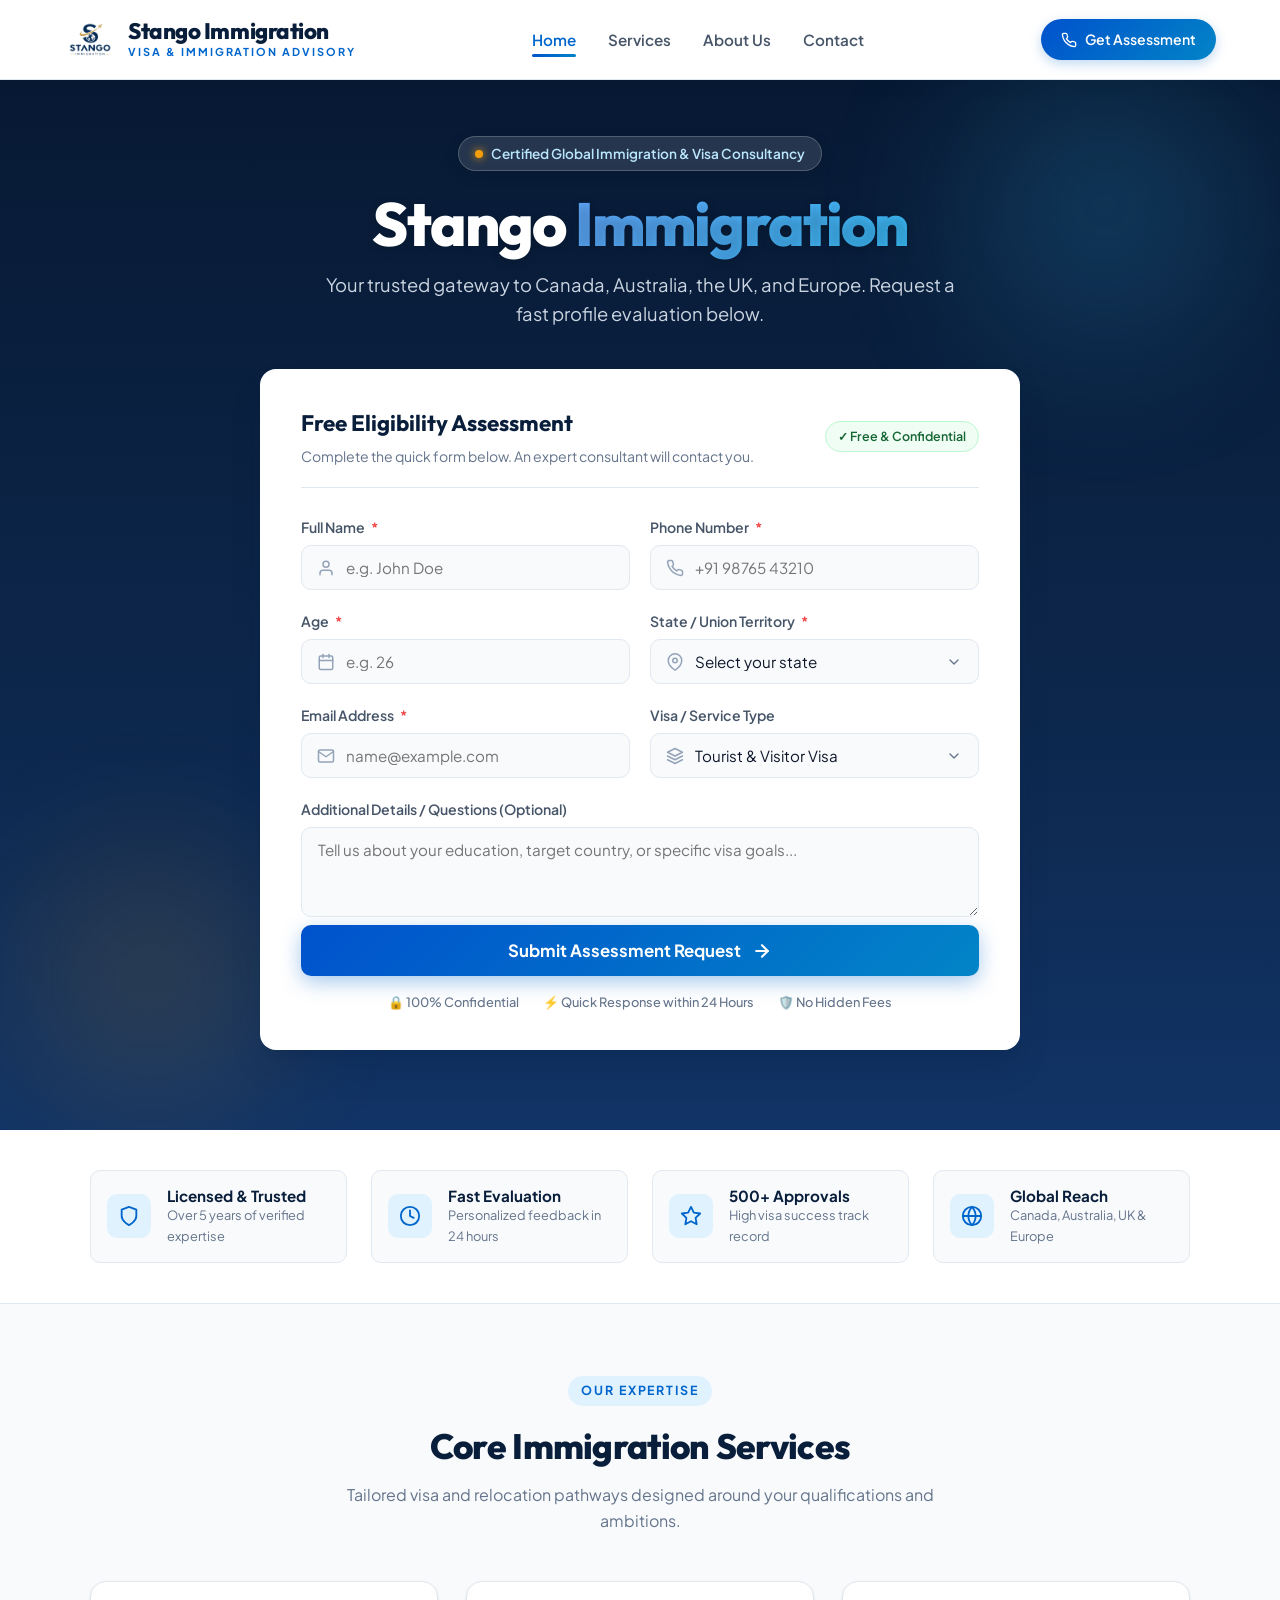
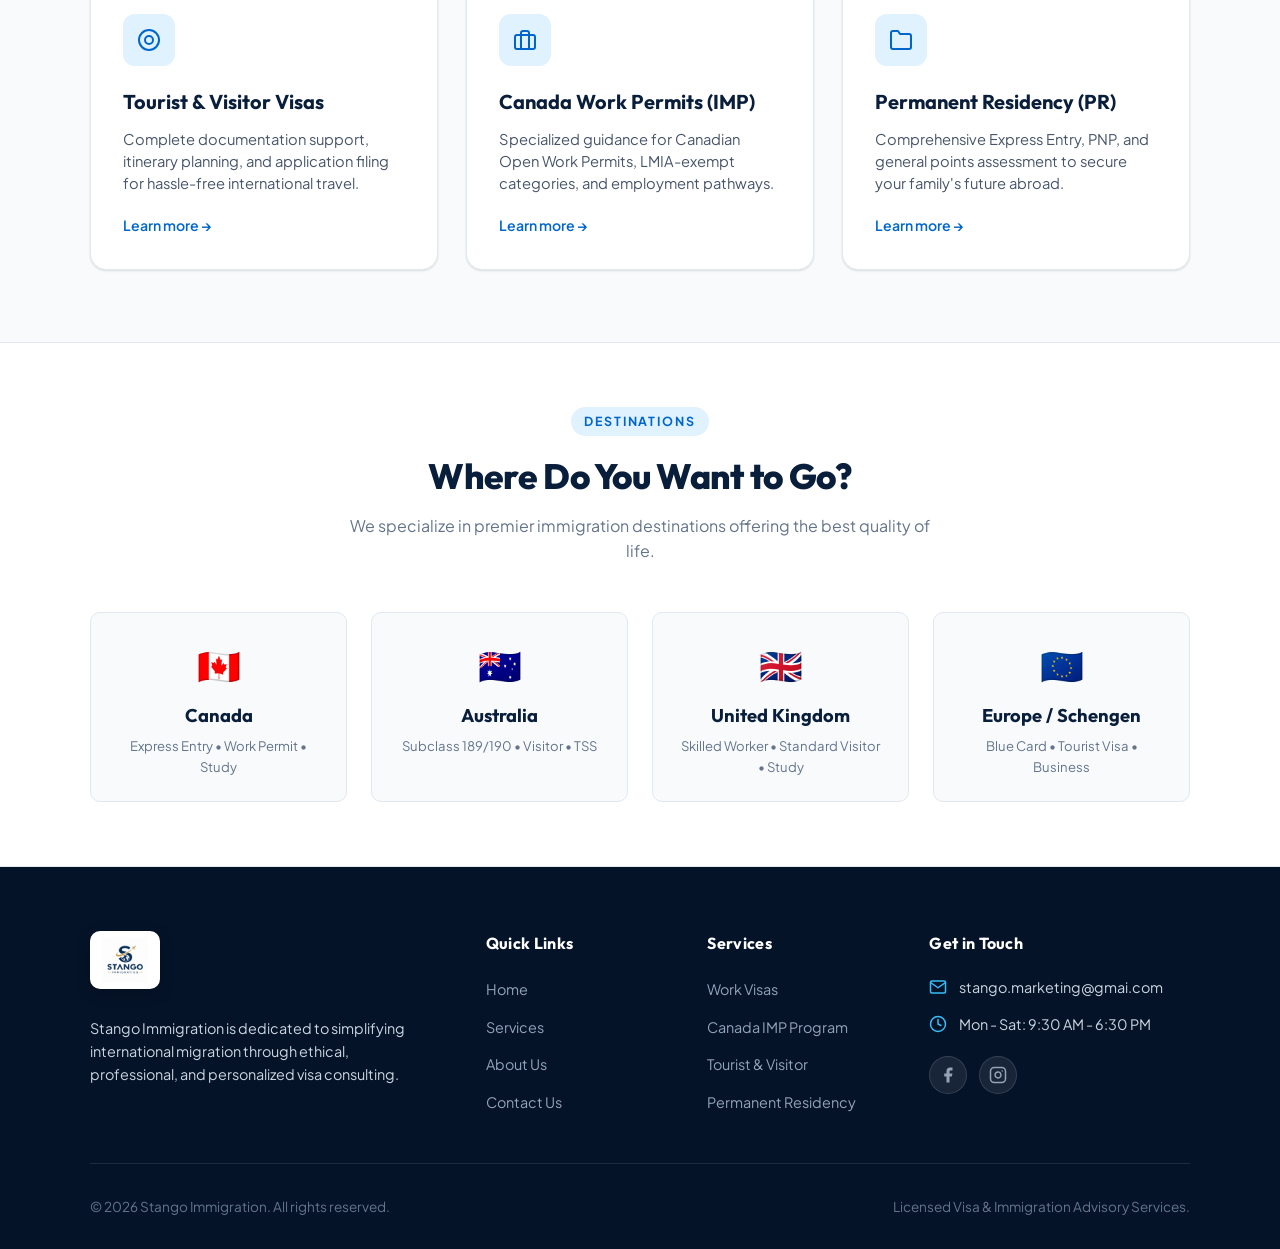
==== index.html @ ac7819a1 "Refresh the Stango Immigration site with a modern layout, branding, and assessment forms. Co-authore" ====
<!DOCTYPE html>
<html lang="en">
<head>
  <meta charset="UTF-8">
  <meta name="viewport" content="width=device-width, initial-scale=1.0">
  <title>Stango Immigration | Trusted Global Visa & Immigration Consulting</title>
  <meta name="description" content="Stango Immigration provides expert consultation for work visas, study permits, PR, and tourist visas to Canada, Australia, UK, and Europe.">
  <link rel="stylesheet" href="css/styles.css">
</head>
<body>

  <!-- SITE HEADER / NAVBAR -->
  <header class="site-header">
    <div class="header-container">
      <a href="index.html" class="brand-link" aria-label="Stango Immigration Home">
        <img src="resources/logo-transparent.png" alt="Stango Immigration Official Logo" class="brand-logo-img">
        <div class="brand-text-wrap">
          <span class="brand-title">Stango Immigration</span>
          <span class="brand-tagline">Visa &amp; Immigration Advisory</span>
        </div>
      </a>

      <!-- Navigation Links -->
      <nav>
        <ul class="nav-menu">
          <li><a href="index.html" class="nav-link active">Home</a></li>
          <li><a href="services.html" class="nav-link">Services</a></li>
          <li><a href="about.html" class="nav-link">About Us</a></li>
          <li><a href="contact.html" class="nav-link">Contact</a></li>
        </ul>
      </nav>

      <!-- Action Button / Header Contact -->
      <div class="header-actions">
        <a href="#assessmentForm" class="btn-nav-cta">
          <svg width="16" height="16" viewBox="0 0 24 24" fill="none" stroke="currentColor" stroke-width="2" stroke-linecap="round" stroke-linejoin="round">
            <path d="M22 16.92v3a2 2 0 0 1-2.18 2 19.79 19.79 0 0 1-8.63-3.07 19.5 19.5 0 0 1-6-6 19.79 19.79 0 0 1-3.07-8.67A2 2 0 0 1 4.11 2h3a2 2 0 0 1 2 1.72 12.84 12.84 0 0 0 .7 2.81 2 2 0 0 1-.45 2.11L8.09 9.91a16 16 0 0 0 6 6l1.27-1.27a2 2 0 0 1 2.11-.45 12.84 12.84 0 0 0 2.81.7A2 2 0 0 1 22 16.92z"></path>
          </svg>
          Get Assessment
        </a>
      </div>

      <!-- Mobile Hamburger Button -->
      <button class="mobile-toggle" aria-label="Toggle navigation menu" aria-expanded="false">
        <span></span>
        <span></span>
        <span></span>
      </button>
    </div>
  </header>

  <!-- MAIN CONTENT -->
  <main>
    <!-- HERO SECTION WITH ORGANIZATION NAME & CONTACT FORM -->
    <section class="hero-homepage">
      <div class="hero-inner">
        <!-- Live Status Pill -->
        <div class="hero-pill-badge">
          <span class="dot"></span>
          Certified Global Immigration & Visa Consultancy
        </div>

        <!-- Organization Name -->
        <h1 class="hero-org-title">Stango <span>Immigration</span></h1>
        <p class="hero-org-subtitle">
          Your trusted gateway to Canada, Australia, the UK, and Europe. Request a fast profile evaluation below.
        </p>

        <!-- CONTACT US FORM (PROMINENT ON HOMEPAGE) -->
        <div class="contact-card-wrapper" id="assessmentForm">
          <div class="modern-form-card">
            <div class="form-header">
              <div>
                <h2 class="form-header-title">Free Eligibility Assessment</h2>
                <p class="form-header-desc">Complete the quick form below. An expert consultant will contact you.</p>
              </div>
              <span class="form-header-badge">✓ Free & Confidential</span>
            </div>

            <!-- Feedback Alert -->
            <div id="formAlert" class="form-alert" role="alert"></div>

            <form id="contactForm" novalidate>
              <div class="form-grid">
                
                <!-- Full Name -->
                <div class="form-group">
                  <label for="name" class="form-label">
                    Full Name <span class="required">*</span>
                  </label>
                  <div class="input-icon-wrap">
                    <svg class="input-icon" viewBox="0 0 24 24" fill="none" stroke="currentColor" stroke-width="2" stroke-linecap="round" stroke-linejoin="round">
                      <path d="M20 21v-2a4 4 0 0 0-4-4H8a4 4 0 0 0-4 4v2"></path>
                      <circle cx="12" cy="7" r="4"></circle>
                    </svg>
                    <input type="text" id="name" name="name" class="form-input" placeholder="e.g. John Doe" required>
                  </div>
                </div>

                <!-- Phone Number -->
                <div class="form-group">
                  <label for="phone" class="form-label">
                    Phone Number <span class="required">*</span>
                  </label>
                  <div class="input-icon-wrap">
                    <svg class="input-icon" viewBox="0 0 24 24" fill="none" stroke="currentColor" stroke-width="2" stroke-linecap="round" stroke-linejoin="round">
                      <path d="M22 16.92v3a2 2 0 0 1-2.18 2 19.79 19.79 0 0 1-8.63-3.07 19.5 19.5 0 0 1-6-6 19.79 19.79 0 0 1-3.07-8.67A2 2 0 0 1 4.11 2h3a2 2 0 0 1 2 1.72 12.84 12.84 0 0 0 .7 2.81 2 2 0 0 1-.45 2.11L8.09 9.91a16 16 0 0 0 6 6l1.27-1.27a2 2 0 0 1 2.11-.45 12.84 12.84 0 0 0 2.81.7A2 2 0 0 1 22 16.92z"></path>
                    </svg>
                    <input type="tel" id="phone" name="phone" class="form-input" placeholder="+91 98765 43210" required>
                  </div>
                </div>

                <!-- Age -->
                <div class="form-group">
                  <label for="age" class="form-label">
                    Age <span class="required">*</span>
                  </label>
                  <div class="input-icon-wrap">
                    <svg class="input-icon" viewBox="0 0 24 24" fill="none" stroke="currentColor" stroke-width="2" stroke-linecap="round" stroke-linejoin="round">
                      <rect x="3" y="4" width="18" height="18" rx="2" ry="2"></rect>
                      <line x1="16" y1="2" x2="16" y2="6"></line>
                      <line x1="8" y1="2" x2="8" y2="6"></line>
                      <line x1="3" y1="10" x2="21" y2="10"></line>
                    </svg>
                    <input type="number" id="age" name="age" class="form-input" min="16" max="99" placeholder="e.g. 26" required>
                  </div>
                </div>

                <!-- State (Dropdown) -->
                <div class="form-group">
                  <label for="state" class="form-label">
                    State / Union Territory <span class="required">*</span>
                  </label>
                  <div class="input-icon-wrap">
                    <svg class="input-icon" viewBox="0 0 24 24" fill="none" stroke="currentColor" stroke-width="2" stroke-linecap="round" stroke-linejoin="round">
                      <path d="M21 10c0 7-9 13-9 13s-9-6-9-13a9 9 0 0 1 18 0z"></path>
                      <circle cx="12" cy="10" r="3"></circle>
                    </svg>
                    <select id="state" name="state" class="form-select" required>
                      <option value="" disabled selected>Select your state</option>
                      <optgroup label="States">
                        <option value="Andhra Pradesh">Andhra Pradesh</option>
                        <option value="Arunachal Pradesh">Arunachal Pradesh</option>
                        <option value="Assam">Assam</option>
                        <option value="Bihar">Bihar</option>
                        <option value="Chhattisgarh">Chhattisgarh</option>
                        <option value="Goa">Goa</option>
                        <option value="Gujarat">Gujarat</option>
                        <option value="Haryana">Haryana</option>
                        <option value="Himachal Pradesh">Himachal Pradesh</option>
                        <option value="Jharkhand">Jharkhand</option>
                        <option value="Karnataka">Karnataka</option>
                        <option value="Kerala">Kerala</option>
                        <option value="Madhya Pradesh">Madhya Pradesh</option>
                        <option value="Maharashtra">Maharashtra</option>
                        <option value="Manipur">Manipur</option>
                        <option value="Meghalaya">Meghalaya</option>
                        <option value="Mizoram">Mizoram</option>
                        <option value="Nagaland">Nagaland</option>
                        <option value="Odisha">Odisha</option>
                        <option value="Punjab">Punjab</option>
                        <option value="Rajasthan">Rajasthan</option>
                        <option value="Sikkim">Sikkim</option>
                        <option value="Tamil Nadu">Tamil Nadu</option>
                        <option value="Telangana">Telangana</option>
                        <option value="Tripura">Tripura</option>
                        <option value="Uttar Pradesh">Uttar Pradesh</option>
                        <option value="Uttarakhand">Uttarakhand</option>
                        <option value="West Bengal">West Bengal</option>
                      </optgroup>
                      <optgroup label="Union Territories">
                        <option value="Andaman and Nicobar Islands">Andaman and Nicobar Islands</option>
                        <option value="Chandigarh">Chandigarh</option>
                        <option value="Dadra and Nagar Haveli and Daman and Diu">Dadra &amp; Nagar Haveli and Daman &amp; Diu</option>
                        <option value="Delhi">Delhi (NCT)</option>
                        <option value="Jammu and Kashmir">Jammu and Kashmir</option>
                        <option value="Ladakh">Ladakh</option>
                        <option value="Lakshadweep">Lakshadweep</option>
                        <option value="Puducherry">Puducherry</option>
                      </optgroup>
                      <optgroup label="Other">
                        <option value="Other / Outside India">Other / International</option>
                      </optgroup>
                    </select>
                  </div>
                </div>

                <!-- Email Address -->
                <div class="form-group">
                  <label for="email" class="form-label">
                    Email Address <span class="required">*</span>
                  </label>
                  <div class="input-icon-wrap">
                    <svg class="input-icon" viewBox="0 0 24 24" fill="none" stroke="currentColor" stroke-width="2" stroke-linecap="round" stroke-linejoin="round">
                      <path d="M4 4h16c1.1 0 2 .9 2 2v12c0 1.1-.9 2-2 2H4c-1.1 0-2-.9-2-2V6c0-1.1.9-2 2-2z"></path>
                      <polyline points="22,6 12,13 2,6"></polyline>
                    </svg>
                    <input type="email" id="email" name="email" class="form-input" placeholder="name@example.com" required>
                  </div>
                </div>

                <!-- Visa Category / Preferred Service -->
                <div class="form-group">
                  <label for="visaCategory" class="form-label">Visa / Service Type</label>
                  <div class="input-icon-wrap">
                    <svg class="input-icon" viewBox="0 0 24 24" fill="none" stroke="currentColor" stroke-width="2" stroke-linecap="round" stroke-linejoin="round">
                      <polygon points="12 2 2 7 12 12 22 7 12 2"></polygon>
                      <polyline points="2 17 12 22 22 17"></polyline>
                      <polyline points="2 12 12 17 22 12"></polyline>
                    </svg>
                    <select id="visaCategory" name="visaCategory" class="form-select">
                      <option value="Tourist and Visitor Visa">Tourist &amp; Visitor Visa</option>
                      <option value="Canada Open Work Permit">Canada Work Permit (IMP Program)</option>
                      <option value="Work Visa Assistance">Global Work Visa</option>
                      <option value="Study Visa">Study Visa &amp; Permit</option>
                      <option value="Permanent Residency">Permanent Residency (PR)</option>
                      <option value="General Consultation">General Immigration Consultation</option>
                    </select>
                  </div>
                </div>

                <!-- Query / Notes -->
                <div class="form-group col-span-2">
                  <label for="notes" class="form-label">Additional Details / Questions (Optional)</label>
                  <textarea id="notes" name="notes" class="form-textarea" placeholder="Tell us about your education, target country, or specific visa goals..."></textarea>
                </div>

              </div>

              <!-- Submit Button -->
              <button type="submit" class="btn-submit-form">
                <span>Submit Assessment Request</span>
                <svg viewBox="0 0 24 24" fill="none" stroke="currentColor" stroke-width="2.5" stroke-linecap="round" stroke-linejoin="round">
                  <line x1="5" y1="12" x2="19" y2="12"></line>
                  <polyline points="12 5 19 12 12 19"></polyline>
                </svg>
              </button>

              <div class="form-footer-guarantee">
                <span>🔒 100% Confidential</span>
                <span>⚡ Quick Response within 24 Hours</span>
                <span>🛡️ No Hidden Fees</span>
              </div>
            </form>
          </div>
        </div>
      </div>
    </section>

    <!-- TRUST STRIP (ESSENTIAL HIGHLIGHTS) -->
    <section class="trust-strip">
      <div class="trust-container">
        <div class="trust-item">
          <div class="trust-icon-box">
            <svg viewBox="0 0 24 24" fill="none" stroke="currentColor" stroke-width="2" stroke-linecap="round" stroke-linejoin="round">
              <path d="M12 22s8-4 8-10V5l-8-3-8 3v7c0 6 8 10 8 10z"></path>
            </svg>
          </div>
          <div>
            <div class="trust-title">Licensed &amp; Trusted</div>
            <div class="trust-subtitle">Over 5 years of verified expertise</div>
          </div>
        </div>

        <div class="trust-item">
          <div class="trust-icon-box">
            <svg viewBox="0 0 24 24" fill="none" stroke="currentColor" stroke-width="2" stroke-linecap="round" stroke-linejoin="round">
              <circle cx="12" cy="12" r="10"></circle>
              <polyline points="12 6 12 12 16 14"></polyline>
            </svg>
          </div>
          <div>
            <div class="trust-title">Fast Evaluation</div>
            <div class="trust-subtitle">Personalized feedback in 24 hours</div>
          </div>
        </div>

        <div class="trust-item">
          <div class="trust-icon-box">
            <svg viewBox="0 0 24 24" fill="none" stroke="currentColor" stroke-width="2" stroke-linecap="round" stroke-linejoin="round">
              <polygon points="12 2 15.09 8.26 22 9.27 17 14.14 18.18 21.02 12 17.77 5.82 21.02 7 14.14 2 9.27 8.91 8.26 12 2"></polygon>
            </svg>
          </div>
          <div>
            <div class="trust-title">500+ Approvals</div>
            <div class="trust-subtitle">High visa success track record</div>
          </div>
        </div>

        <div class="trust-item">
          <div class="trust-icon-box">
            <svg viewBox="0 0 24 24" fill="none" stroke="currentColor" stroke-width="2" stroke-linecap="round" stroke-linejoin="round">
              <circle cx="12" cy="12" r="10"></circle>
              <line x1="2" y1="12" x2="22" y2="12"></line>
              <path d="M12 2a15.3 15.3 0 0 1 4 10 15.3 15.3 0 0 1-4 10 15.3 15.3 0 0 1-4-10 15.3 15.3 0 0 1 4-10z"></path>
            </svg>
          </div>
          <div>
            <div class="trust-title">Global Reach</div>
            <div class="trust-subtitle">Canada, Australia, UK &amp; Europe</div>
          </div>
        </div>
      </div>
    </section>

    <!-- KEY SERVICES (CONCISE, NO WALL OF TEXT) -->
    <section class="services-section">
      <div class="section-container">
        <div class="section-header-compact">
          <span class="section-eyebrow">Our Expertise</span>
          <h2 class="section-title">Core Immigration Services</h2>
          <p class="section-desc">Tailored visa and relocation pathways designed around your qualifications and ambitions.</p>
        </div>

        <div class="services-grid-modern">
          <!-- Card 1 -->
          <div class="service-card-modern">
            <div class="service-icon-wrap">
              <svg width="24" height="24" viewBox="0 0 24 24" fill="none" stroke="currentColor" stroke-width="2" stroke-linecap="round" stroke-linejoin="round">
                <circle cx="12" cy="12" r="10"></circle>
                <path d="M16 12a4 4 0 1 1-8 0 4 4 0 0 1 8 0z"></path>
              </svg>
            </div>
            <h3 class="service-card-title">Tourist &amp; Visitor Visas</h3>
            <p class="service-card-text">Complete documentation support, itinerary planning, and application filing for hassle-free international travel.</p>
            <a href="services.html" class="service-link">
              Learn more &rarr;
            </a>
          </div>

          <!-- Card 2 -->
          <div class="service-card-modern">
            <div class="service-icon-wrap">
              <svg width="24" height="24" viewBox="0 0 24 24" fill="none" stroke="currentColor" stroke-width="2" stroke-linecap="round" stroke-linejoin="round">
                <rect x="2" y="7" width="20" height="14" rx="2" ry="2"></rect>
                <path d="M16 21V5a2 2 0 0 0-2-2h-4a2 2 0 0 0-2 2v16"></path>
              </svg>
            </div>
            <h3 class="service-card-title">Canada Work Permits (IMP)</h3>
            <p class="service-card-text">Specialized guidance for Canadian Open Work Permits, LMIA-exempt categories, and employment pathways.</p>
            <a href="services.html" class="service-link">
              Learn more &rarr;
            </a>
          </div>

          <!-- Card 3 -->
          <div class="service-card-modern">
            <div class="service-icon-wrap">
              <svg width="24" height="24" viewBox="0 0 24 24" fill="none" stroke="currentColor" stroke-width="2" stroke-linecap="round" stroke-linejoin="round">
                <path d="M22 19a2 2 0 0 1-2 2H4a2 2 0 0 1-2-2V5a2 2 0 0 1 2-2h5l2 3h9a2 2 0 0 1 2 2z"></path>
              </svg>
            </div>
            <h3 class="service-card-title">Permanent Residency (PR)</h3>
            <p class="service-card-text">Comprehensive Express Entry, PNP, and general points assessment to secure your family's future abroad.</p>
            <a href="services.html" class="service-link">
              Learn more &rarr;
            </a>
          </div>
        </div>
      </div>
    </section>

    <!-- TOP DESTINATIONS -->
    <section class="destinations-strip">
      <div class="section-container">
        <div class="section-header-compact">
          <span class="section-eyebrow">Destinations</span>
          <h2 class="section-title">Where Do You Want to Go?</h2>
          <p class="section-desc">We specialize in premier immigration destinations offering the best quality of life.</p>
        </div>

        <div class="destinations-grid">
          <div class="dest-card">
            <div class="dest-flag">🇨🇦</div>
            <div class="dest-name">Canada</div>
            <div class="dest-visas">Express Entry • Work Permit • Study</div>
          </div>
          <div class="dest-card">
            <div class="dest-flag">🇦🇺</div>
            <div class="dest-name">Australia</div>
            <div class="dest-visas">Subclass 189/190 • Visitor • TSS</div>
          </div>
          <div class="dest-card">
            <div class="dest-flag">🇬🇧</div>
            <div class="dest-name">United Kingdom</div>
            <div class="dest-visas">Skilled Worker • Standard Visitor • Study</div>
          </div>
          <div class="dest-card">
            <div class="dest-flag">🇪🇺</div>
            <div class="dest-name">Europe / Schengen</div>
            <div class="dest-visas">Blue Card • Tourist Visa • Business</div>
          </div>
        </div>
      </div>
    </section>
  </main>

  <!-- MODERN FOOTER -->
  <footer class="site-footer">
    <div class="footer-container">
      <div class="footer-top">
        <!-- Col 1: Brand Info -->
        <div class="footer-brand">
          <a href="index.html" class="footer-logo-card" aria-label="Stango Immigration Home">
            <img src="resources/logo.png" alt="Stango Immigration Official Logo">
          </a>
          <p class="footer-desc">
            Stango Immigration is dedicated to simplifying international migration through ethical, professional, and personalized visa consulting.
          </p>
        </div>

        <!-- Col 2: Quick Links -->
        <div>
          <h4 class="footer-heading">Quick Links</h4>
          <ul class="footer-links">
            <li><a href="index.html" class="footer-link">Home</a></li>
            <li><a href="services.html" class="footer-link">Services</a></li>
            <li><a href="about.html" class="footer-link">About Us</a></li>
            <li><a href="contact.html" class="footer-link">Contact Us</a></li>
          </ul>
        </div>

        <!-- Col 3: Key Services -->
        <div>
          <h4 class="footer-heading">Services</h4>
          <ul class="footer-links">
            <li><a href="services.html" class="footer-link">Work Visas</a></li>
            <li><a href="services.html" class="footer-link">Canada IMP Program</a></li>
            <li><a href="services.html" class="footer-link">Tourist &amp; Visitor</a></li>
            <li><a href="services.html" class="footer-link">Permanent Residency</a></li>
          </ul>
        </div>

        <!-- Col 4: Contact Info -->
        <div>
          <h4 class="footer-heading">Get in Touch</h4>
          <div class="footer-contact-item">
            <svg viewBox="0 0 24 24" fill="none" stroke="currentColor" stroke-width="2" stroke-linecap="round" stroke-linejoin="round">
              <path d="M4 4h16c1.1 0 2 .9 2 2v12c0 1.1-.9 2-2 2H4c-1.1 0-2-.9-2-2V6c0-1.1.9-2 2-2z"></path>
              <polyline points="22,6 12,13 2,6"></polyline>
            </svg>
            <a href="mailto:stango.marketing@gmai.com" style="color:#cbd5e1;">stango.marketing@gmai.com</a>
          </div>
          <div class="footer-contact-item">
            <svg viewBox="0 0 24 24" fill="none" stroke="currentColor" stroke-width="2" stroke-linecap="round" stroke-linejoin="round">
              <circle cx="12" cy="12" r="10"></circle>
              <polyline points="12 6 12 12 16 14"></polyline>
            </svg>
            <span>Mon - Sat: 9:30 AM - 6:30 PM</span>
          </div>

          <!-- Social Media Links -->
          <div class="footer-social-row">
            <!-- Facebook -->
            <a href="https://www.facebook.com/profile.php?id=61595603106578" target="_blank" rel="noopener noreferrer" class="footer-social-btn" aria-label="Stango Immigration on Facebook">
              <svg viewBox="0 0 24 24" fill="currentColor" xmlns="http://www.w3.org/2000/svg">
                <path d="M18 2h-3a5 5 0 0 0-5 5v3H7v4h3v8h4v-8h3l1-4h-4V7a1 1 0 0 1 1-1h3z"/>
              </svg>
            </a>
            <!-- Instagram -->
            <a href="https://www.instagram.com/stango.immigration" target="_blank" rel="noopener noreferrer" class="footer-social-btn" aria-label="Stango Immigration on Instagram">
              <svg viewBox="0 0 24 24" fill="none" stroke="currentColor" stroke-width="2" stroke-linecap="round" stroke-linejoin="round">
                <rect x="2" y="2" width="20" height="20" rx="5" ry="5"></rect>
                <path d="M16 11.37A4 4 0 1 1 12.63 8 4 4 0 0 1 16 11.37z"></path>
                <line x1="17.5" y1="6.5" x2="17.51" y2="6.5"></line>
              </svg>
            </a>
          </div>
        </div>
      </div>

      <div class="footer-bottom">
        <p>&copy; 2026 Stango Immigration. All rights reserved.</p>
        <p>Licensed Visa &amp; Immigration Advisory Services.</p>
      </div>
    </div>
  </footer>

  <script src="js/script.js"></script>
</body>
</html>
---- css/styles.css ----
/* ==========================================================================
   STANGO IMMIGRATION - MODERN DESIGN SYSTEM
   ========================================================================== */

@import url('https://fonts.googleapis.com/css2?family=Plus+Jakarta+Sans:wght@300;400;500;600;700;800&family=Outfit:wght@500;600;700;800&display=swap');

:root {
  /* Colors */
  --primary-navy: #091e3a;
  --primary-deep: #051329;
  --primary-blue: #0066cc;
  --blue-hover: #0052a3;
  --blue-light: #e0f2fe;
  --blue-gradient: linear-gradient(135deg, #0052cc 0%, #0284c7 100%);
  --hero-gradient: linear-gradient(180deg, #071933 0%, #0d274c 60%, #113466 100%);
  
  --accent-gold: #f59e0b;
  --accent-gold-hover: #d97706;
  --accent-gradient: linear-gradient(135deg, #f59e0b 0%, #f97316 100%);
  
  --text-primary: #0f172a;
  --text-secondary: #475569;
  --text-muted: #64748b;
  --text-white: #ffffff;
  
  --bg-main: #f8fafc;
  --bg-card: #ffffff;
  --bg-card-alt: #f1f5f9;
  --bg-glass: rgba(255, 255, 255, 0.85);
  
  --border-light: #e2e8f0;
  --border-focus: #38bdf8;
  
  /* Shadows */
  --shadow-sm: 0 1px 3px rgba(0, 0, 0, 0.05), 0 1px 2px rgba(0, 0, 0, 0.08);
  --shadow-md: 0 4px 6px -1px rgba(0, 0, 0, 0.07), 0 2px 4px -2px rgba(0, 0, 0, 0.05);
  --shadow-lg: 0 12px 24px -4px rgba(15, 23, 42, 0.08), 0 4px 6px -2px rgba(15, 23, 42, 0.04);
  --shadow-xl: 0 20px 35px -5px rgba(9, 30, 58, 0.15), 0 8px 10px -6px rgba(9, 30, 58, 0.1);
  --shadow-glow: 0 0 25px rgba(0, 102, 204, 0.35);

  /* Radius */
  --radius-sm: 6px;
  --radius-md: 10px;
  --radius-lg: 16px;
  --radius-full: 9999px;

  /* Typography */
  --font-body: 'Plus Jakarta Sans', -apple-system, BlinkMacSystemFont, 'Segoe UI', Roboto, sans-serif;
  --font-heading: 'Outfit', 'Plus Jakarta Sans', sans-serif;
  
  --transition: all 0.25s cubic-bezier(0.16, 1, 0.3, 1);
}

/* ==========================================================================
   RESET & GLOBAL BASE
   ========================================================================== */
*, *::before, *::after {
  box-sizing: border-box;
  margin: 0;
  padding: 0;
}

html {
  scroll-behavior: smooth;
  font-size: 16px;
}

body {
  font-family: var(--font-body);
  background-color: var(--bg-main);
  color: var(--text-primary);
  line-height: 1.6;
  -webkit-font-smoothing: antialiased;
  -moz-osx-font-smoothing: grayscale;
  overflow-x: hidden;
  display: flex;
  flex-direction: column;
  min-height: 100vh;
}

main {
  flex: 1 0 auto;
}

img {
  max-width: 100%;
  height: auto;
  display: block;
}

a {
  color: inherit;
  text-decoration: none;
  transition: var(--transition);
}

/* ==========================================================================
   HEADER & NAVIGATION
   ========================================================================== */
.site-header {
  position: sticky;
  top: 0;
  z-index: 1000;
  background: rgba(255, 255, 255, 0.95);
  backdrop-filter: blur(12px);
  -webkit-backdrop-filter: blur(12px);
  border-bottom: 1px solid var(--border-light);
  box-shadow: 0 4px 20px rgba(0, 0, 0, 0.04);
}

.header-container {
  max-width: 1200px;
  margin: 0 auto;
  padding: 0.85rem 1.5rem;
  display: flex;
  align-items: center;
  justify-content: space-between;
}

.brand-link {
  display: flex;
  align-items: center;
  gap: 0.75rem;
  text-decoration: none;
}

.brand-logo-img {
  height: 52px;
  width: auto;
  object-fit: contain;
  transition: transform 0.25s ease;
}

.brand-link:hover .brand-logo-img {
  transform: scale(1.03);
}

.footer-logo-card {
  display: inline-flex;
  align-items: center;
  background: #ffffff;
  padding: 6px 12px;
  border-radius: var(--radius-md);
  margin-bottom: 1rem;
  box-shadow: 0 4px 14px rgba(0, 0, 0, 0.25);
  transition: var(--transition);
}

.footer-logo-card:hover {
  transform: translateY(-2px);
  box-shadow: 0 6px 18px rgba(0, 0, 0, 0.35);
}

.footer-logo-card img {
  height: 46px;
  width: auto;
  object-fit: contain;
}

.brand-text-wrap {
  display: flex;
  flex-direction: column;
}

.brand-title {
  font-family: var(--font-heading);
  font-size: 1.4rem;
  font-weight: 800;
  color: var(--primary-navy);
  letter-spacing: -0.02em;
  line-height: 1.1;
}

.brand-tagline {
  font-size: 0.68rem;
  font-weight: 700;
  color: var(--primary-blue);
  letter-spacing: 0.18em;
  text-transform: uppercase;
}

/* Nav Menu */
.nav-menu {
  display: flex;
  align-items: center;
  gap: 2rem;
  list-style: none;
}

.nav-link {
  font-weight: 600;
  font-size: 0.95rem;
  color: var(--text-secondary);
  position: relative;
  padding: 0.5rem 0;
}

.nav-link:hover,
.nav-link.active {
  color: var(--primary-blue);
}

.nav-link::after {
  content: '';
  position: absolute;
  bottom: 0;
  left: 0;
  width: 0;
  height: 2.5px;
  background: var(--blue-gradient);
  border-radius: var(--radius-full);
  transition: width 0.25s ease;
}

.nav-link:hover::after,
.nav-link.active::after {
  width: 100%;
}

/* Nav CTA */
.header-actions {
  display: flex;
  align-items: center;
  gap: 1rem;
}

.btn-nav-cta {
  display: inline-flex;
  align-items: center;
  gap: 0.5rem;
  background: var(--blue-gradient);
  color: var(--text-white);
  padding: 0.6rem 1.25rem;
  border-radius: var(--radius-full);
  font-weight: 600;
  font-size: 0.88rem;
  box-shadow: 0 4px 12px rgba(0, 102, 204, 0.25);
  transition: var(--transition);
}

.btn-nav-cta:hover {
  transform: translateY(-2px);
  box-shadow: 0 6px 18px rgba(0, 102, 204, 0.35);
  color: #fff;
}

/* Mobile Toggle */
.mobile-toggle {
  display: none;
  background: none;
  border: none;
  cursor: pointer;
  padding: 0.5rem;
  flex-direction: column;
  gap: 5px;
}

.mobile-toggle span {
  display: block;
  width: 24px;
  height: 2.5px;
  background-color: var(--primary-navy);
  border-radius: 2px;
  transition: var(--transition);
}

/* ==========================================================================
   HOMEPAGE HERO SECTION
   ========================================================================== */
.hero-homepage {
  background: var(--hero-gradient);
  color: var(--text-white);
  position: relative;
  overflow: hidden;
  padding: 3.5rem 1.5rem 5rem;
}

/* Background ambient glows */
.hero-homepage::before {
  content: '';
  position: absolute;
  top: -100px;
  right: -50px;
  width: 450px;
  height: 450px;
  background: radial-gradient(circle, rgba(56, 189, 248, 0.2) 0%, transparent 70%);
  filter: blur(50px);
  pointer-events: none;
}

.hero-homepage::after {
  content: '';
  position: absolute;
  bottom: -50px;
  left: -50px;
  width: 400px;
  height: 400px;
  background: radial-gradient(circle, rgba(245, 158, 11, 0.15) 0%, transparent 70%);
  filter: blur(50px);
  pointer-events: none;
}

.hero-inner {
  max-width: 1100px;
  margin: 0 auto;
  position: relative;
  z-index: 2;
  text-align: center;
}

/* Hero Badge */
.hero-pill-badge {
  display: inline-flex;
  align-items: center;
  gap: 0.5rem;
  background: rgba(255, 255, 255, 0.12);
  border: 1px solid rgba(255, 255, 255, 0.2);
  backdrop-filter: blur(8px);
  padding: 0.35rem 1rem;
  border-radius: var(--radius-full);
  font-size: 0.85rem;
  font-weight: 600;
  color: #bae6fd;
  margin-bottom: 1.25rem;
  box-shadow: 0 4px 15px rgba(0, 0, 0, 0.1);
}

.hero-pill-badge .dot {
  width: 8px;
  height: 8px;
  border-radius: 50%;
  background-color: var(--accent-gold);
  box-shadow: 0 0 8px var(--accent-gold);
  animation: pulse 2s infinite;
}

@keyframes pulse {
  0% { transform: scale(0.95); opacity: 0.8; }
  50% { transform: scale(1.2); opacity: 1; }
  100% { transform: scale(0.95); opacity: 0.8; }
}

/* Main Organization Title */
.hero-org-title {
  font-family: var(--font-heading);
  font-size: clamp(2.4rem, 5.5vw, 3.8rem);
  font-weight: 800;
  line-height: 1.1;
  letter-spacing: -0.03em;
  margin-bottom: 0.75rem;
  color: #ffffff;
  text-shadow: 0 2px 10px rgba(0, 0, 0, 0.2);
}

.hero-org-title span {
  background: linear-gradient(135deg, #60a5fa 0%, #38bdf8 100%);
  -webkit-background-clip: text;
  -webkit-text-fill-color: transparent;
}

.hero-org-subtitle {
  font-size: 1.15rem;
  max-width: 650px;
  margin: 0 auto 2.5rem;
  color: #cbd5e1;
  font-weight: 400;
}

/* ==========================================================================
   MODERN CONTACT FORM CARD (HERO EMBEDDED)
   ========================================================================== */
.contact-card-wrapper {
  max-width: 760px;
  margin: 0 auto;
  text-align: left;
}

.modern-form-card {
  background: #ffffff;
  color: var(--text-primary);
  border-radius: var(--radius-lg);
  padding: 2.25rem 2.5rem;
  box-shadow: var(--shadow-xl);
  border: 1px solid rgba(255, 255, 255, 0.9);
  position: relative;
  z-index: 5;
}

.form-header {
  margin-bottom: 1.75rem;
  border-bottom: 1px solid var(--border-light);
  padding-bottom: 1.25rem;
  display: flex;
  align-items: center;
  justify-content: space-between;
  flex-wrap: wrap;
  gap: 0.5rem;
}

.form-header-title {
  font-family: var(--font-heading);
  font-size: 1.4rem;
  font-weight: 700;
  color: var(--primary-navy);
  margin-bottom: 0.2rem;
}

.form-header-desc {
  font-size: 0.88rem;
  color: var(--text-muted);
}

.form-header-badge {
  background: #f0fdf4;
  color: #166534;
  border: 1px solid #bbf7d0;
  padding: 0.3rem 0.75rem;
  border-radius: var(--radius-full);
  font-size: 0.78rem;
  font-weight: 600;
}

/* Form Layout Grid */
.form-grid {
  display: grid;
  grid-template-columns: 1fr 1fr;
  gap: 1.25rem;
}

.form-group {
  display: flex;
  flex-direction: column;
  gap: 0.4rem;
}

.form-group.col-span-2 {
  grid-column: span 2;
}

.form-label {
  font-size: 0.88rem;
  font-weight: 600;
  color: var(--text-secondary);
  display: flex;
  align-items: center;
  gap: 0.4rem;
}

.form-label .required {
  color: #ef4444;
}

.input-icon-wrap {
  position: relative;
  display: flex;
  align-items: center;
}

.input-icon {
  position: absolute;
  left: 1rem;
  color: #94a3b8;
  width: 18px;
  height: 18px;
  pointer-events: none;
}

.form-input,
.form-select,
.form-textarea {
  width: 100%;
  font-family: var(--font-body);
  font-size: 0.95rem;
  padding: 0.75rem 1rem 0.75rem 2.75rem;
  background-color: #f8fafc;
  border: 1.5px solid var(--border-light);
  border-radius: var(--radius-md);
  color: var(--text-primary);
  transition: var(--transition);
  outline: none;
}

.form-input:hover,
.form-select:hover,
.form-textarea:hover {
  background-color: #ffffff;
  border-color: #cbd5e1;
}

.form-input:focus,
.form-select:focus,
.form-textarea:focus {
  background-color: #ffffff;
  border-color: var(--primary-blue);
  box-shadow: 0 0 0 3px rgba(0, 102, 204, 0.15);
}

.form-select {
  cursor: pointer;
  appearance: none;
  background-image: url("data:image/svg+xml;charset=UTF-8,%3csvg xmlns='http://www.w3.org/2000/svg' viewBox='0 0 24 24' fill='none' stroke='%2364748b' stroke-width='2' stroke-linecap='round' stroke-linejoin='round'%3e%3cpolyline points='6 9 12 15 18 9'%3e%3c/polyline%3e%3c/svg%3e");
  background-repeat: no-repeat;
  background-position: right 1rem center;
  background-size: 16px;
  padding-right: 2.5rem;
}

.form-textarea {
  padding-left: 1rem;
  min-height: 90px;
  resize: vertical;
}

/* Submit Button */
.btn-submit-form {
  width: 100%;
  background: var(--blue-gradient);
  color: #ffffff;
  font-family: var(--font-body);
  font-size: 1.05rem;
  font-weight: 700;
  padding: 0.95rem 1.5rem;
  border: none;
  border-radius: var(--radius-md);
  cursor: pointer;
  display: flex;
  align-items: center;
  justify-content: center;
  gap: 0.65rem;
  box-shadow: 0 6px 20px rgba(0, 102, 204, 0.35);
  transition: var(--transition);
  margin-top: 0.5rem;
}

.btn-submit-form:hover {
  transform: translateY(-2px);
  box-shadow: 0 8px 25px rgba(0, 102, 204, 0.45);
}

.btn-submit-form:active {
  transform: translateY(0);
}

.btn-submit-form svg {
  width: 20px;
  height: 20px;
  transition: transform 0.2s ease;
}

.btn-submit-form:hover svg {
  transform: translateX(4px);
}

/* Form Footer Guarantee */
.form-footer-guarantee {
  margin-top: 1rem;
  display: flex;
  align-items: center;
  justify-content: center;
  gap: 1.5rem;
  color: var(--text-muted);
  font-size: 0.8rem;
  font-weight: 500;
  text-align: center;
}

.form-footer-guarantee span {
  display: flex;
  align-items: center;
  gap: 0.35rem;
}

/* Submission Feedback Banner */
.form-alert {
  display: none;
  padding: 1rem 1.25rem;
  border-radius: var(--radius-md);
  margin-bottom: 1.5rem;
  font-size: 0.95rem;
  font-weight: 500;
}

.form-alert.success {
  display: flex;
  align-items: center;
  gap: 0.75rem;
  background-color: #ecfdf5;
  color: #065f46;
  border: 1px solid #a7f3d0;
}

/* ==========================================================================
   MINIMAL TRUST / ESSENTIAL HIGHLIGHTS
   ========================================================================== */
.trust-strip {
  background: #ffffff;
  border-bottom: 1px solid var(--border-light);
  padding: 2.5rem 1.5rem;
}

.trust-container {
  max-width: 1100px;
  margin: 0 auto;
  display: grid;
  grid-template-columns: repeat(4, 1fr);
  gap: 1.5rem;
}

.trust-item {
  display: flex;
  align-items: center;
  gap: 1rem;
  padding: 1rem;
  border-radius: var(--radius-md);
  background: #f8fafc;
  border: 1px solid var(--border-light);
  transition: var(--transition);
}

.trust-item:hover {
  transform: translateY(-2px);
  box-shadow: var(--shadow-sm);
  border-color: #cbd5e1;
}

.trust-icon-box {
  width: 44px;
  height: 44px;
  border-radius: 10px;
  background: var(--blue-light);
  color: var(--primary-blue);
  display: flex;
  align-items: center;
  justify-content: center;
  flex-shrink: 0;
}

.trust-icon-box svg {
  width: 22px;
  height: 22px;
}

.trust-title {
  font-size: 0.95rem;
  font-weight: 700;
  color: var(--primary-navy);
  line-height: 1.2;
}

.trust-subtitle {
  font-size: 0.8rem;
  color: var(--text-muted);
}

/* ==========================================================================
   KEY SERVICES SECTION (CLEAN & CONCISE)
   ========================================================================== */
.services-section {
  padding: 4.5rem 1.5rem;
  background: var(--bg-main);
}

.section-container {
  max-width: 1100px;
  margin: 0 auto;
}

.section-header-compact {
  text-align: center;
  margin-bottom: 3rem;
}

.section-eyebrow {
  display: inline-block;
  font-size: 0.78rem;
  font-weight: 700;
  text-transform: uppercase;
  letter-spacing: 0.15em;
  color: var(--primary-blue);
  background: var(--blue-light);
  padding: 0.3rem 0.85rem;
  border-radius: var(--radius-full);
  margin-bottom: 0.75rem;
}

.section-title {
  font-family: var(--font-heading);
  font-size: 2.2rem;
  font-weight: 800;
  color: var(--primary-navy);
  letter-spacing: -0.02em;
}

.section-desc {
  max-width: 600px;
  margin: 0.5rem auto 0;
  color: var(--text-muted);
  font-size: 1rem;
}

.services-grid-modern {
  display: grid;
  grid-template-columns: repeat(3, 1fr);
  gap: 1.75rem;
}

.service-card-modern {
  background: #ffffff;
  border-radius: var(--radius-lg);
  padding: 2rem;
  border: 1px solid var(--border-light);
  box-shadow: var(--shadow-sm);
  transition: var(--transition);
  display: flex;
  flex-direction: column;
}

.service-card-modern:hover {
  transform: translateY(-5px);
  box-shadow: var(--shadow-lg);
  border-color: #cbd5e1;
}

.service-icon-wrap {
  width: 52px;
  height: 52px;
  border-radius: 12px;
  background: var(--blue-light);
  color: var(--primary-blue);
  display: flex;
  align-items: center;
  justify-content: center;
  margin-bottom: 1.25rem;
}

.service-card-title {
  font-family: var(--font-heading);
  font-size: 1.25rem;
  font-weight: 700;
  color: var(--primary-navy);
  margin-bottom: 0.6rem;
}

.service-card-text {
  color: var(--text-secondary);
  font-size: 0.92rem;
  line-height: 1.5;
  margin-bottom: 1.25rem;
  flex-grow: 1;
}

.service-link {
  font-weight: 600;
  font-size: 0.88rem;
  color: var(--primary-blue);
  display: inline-flex;
  align-items: center;
  gap: 0.35rem;
}

.service-link:hover {
  color: var(--blue-hover);
  gap: 0.6rem;
}

/* ==========================================================================
   MINIMAL STATS / DESTINATIONS
   ========================================================================== */
.destinations-strip {
  background: #ffffff;
  padding: 4rem 1.5rem;
  border-top: 1px solid var(--border-light);
  border-bottom: 1px solid var(--border-light);
}

.destinations-grid {
  display: grid;
  grid-template-columns: repeat(4, 1fr);
  gap: 1.5rem;
  margin-top: 2rem;
}

.dest-card {
  background: #f8fafc;
  border: 1px solid var(--border-light);
  border-radius: var(--radius-md);
  padding: 1.5rem;
  text-align: center;
  transition: var(--transition);
}

.dest-card:hover {
  transform: translateY(-3px);
  box-shadow: var(--shadow-md);
  background: #ffffff;
  border-color: var(--border-focus);
}

.dest-flag {
  font-size: 2.2rem;
  margin-bottom: 0.5rem;
}

.dest-name {
  font-family: var(--font-heading);
  font-size: 1.15rem;
  font-weight: 700;
  color: var(--primary-navy);
}

.dest-visas {
  font-size: 0.82rem;
  color: var(--text-muted);
  margin-top: 0.25rem;
}

/* ==========================================================================
   SECONDARY PAGES STYLING (ABOUT, SERVICES, CONTACT)
   ========================================================================== */
.page-hero {
  background: var(--hero-gradient);
  color: #ffffff;
  padding: 4rem 1.5rem 3.5rem;
  text-align: center;
  position: relative;
}

.page-hero h1 {
  font-family: var(--font-heading);
  font-size: 2.6rem;
  font-weight: 800;
  margin-bottom: 0.5rem;
}

.page-hero p {
  color: #cbd5e1;
  font-size: 1.1rem;
  max-width: 600px;
  margin: 0 auto;
}

.content-section {
  padding: 4rem 1.5rem;
  max-width: 1000px;
  margin: 0 auto;
}

.content-card {
  background: #ffffff;
  padding: 2.5rem;
  border-radius: var(--radius-lg);
  border: 1px solid var(--border-light);
  box-shadow: var(--shadow-sm);
  margin-bottom: 2rem;
}

.content-card h2 {
  font-family: var(--font-heading);
  font-size: 1.6rem;
  font-weight: 700;
  color: var(--primary-navy);
  margin-bottom: 1rem;
}

.content-card p {
  color: var(--text-secondary);
  font-size: 1rem;
  line-height: 1.7;
  margin-bottom: 1rem;
}

.content-card p:last-child {
  margin-bottom: 0;
}

.about-features-grid {
  display: grid;
  grid-template-columns: repeat(2, 1fr);
  gap: 1.5rem;
  margin-top: 2rem;
}

.feature-box {
  padding: 1.5rem;
  background: #f8fafc;
  border-radius: var(--radius-md);
  border-left: 4px solid var(--primary-blue);
}

.feature-box h3 {
  font-size: 1.1rem;
  font-weight: 700;
  color: var(--primary-navy);
  margin-bottom: 0.4rem;
}

.feature-box p {
  font-size: 0.92rem;
  color: var(--text-muted);
  line-height: 1.5;
  margin-bottom: 0;
}

/* ==========================================================================
   FOOTER (MODERN, CLEAN, NOT FIXED!)
   ========================================================================== */
.site-footer {
  background: var(--primary-deep);
  color: #94a3b8;
  padding: 4rem 1.5rem 2rem;
  margin-top: auto;
}

.footer-container {
  max-width: 1100px;
  margin: 0 auto;
}

.footer-top {
  display: grid;
  grid-template-columns: 2fr 1fr 1fr 1.5fr;
  gap: 3rem;
  padding-bottom: 3rem;
  border-bottom: 1px solid rgba(255, 255, 255, 0.1);
}

.footer-brand .brand-logo-img {
  height: 40px;
  margin-bottom: 1rem;
}

.footer-desc {
  font-size: 0.9rem;
  line-height: 1.6;
  color: #cbd5e1;
  max-width: 320px;
  margin-top: 0.75rem;
}

.footer-heading {
  font-family: var(--font-heading);
  font-size: 1rem;
  font-weight: 700;
  color: #ffffff;
  margin-bottom: 1.25rem;
  letter-spacing: 0.02em;
}

.footer-links {
  list-style: none;
  display: flex;
  flex-direction: column;
  gap: 0.75rem;
}

.footer-link {
  font-size: 0.9rem;
  color: #94a3b8;
  transition: var(--transition);
}

.footer-link:hover {
  color: #ffffff;
  padding-left: 4px;
}

.footer-contact-item {
  display: flex;
  align-items: flex-start;
  gap: 0.75rem;
  font-size: 0.9rem;
  color: #cbd5e1;
  margin-bottom: 0.85rem;
}

.footer-contact-item svg {
  width: 18px;
  height: 18px;
  color: #38bdf8;
  flex-shrink: 0;
  margin-top: 2px;
}

/* Social Icons */
.footer-social-row {
  display: flex;
  align-items: center;
  gap: 0.75rem;
  margin-top: 1.25rem;
}

.footer-social-btn {
  display: inline-flex;
  align-items: center;
  justify-content: center;
  width: 38px;
  height: 38px;
  border-radius: var(--radius-full);
  background: rgba(255, 255, 255, 0.08);
  border: 1px solid rgba(255, 255, 255, 0.12);
  color: #94a3b8;
  transition: var(--transition);
}

.footer-social-btn:hover {
  background: var(--primary-blue);
  border-color: var(--primary-blue);
  color: #ffffff;
  transform: translateY(-3px);
  box-shadow: 0 6px 16px rgba(0, 102, 204, 0.4);
}

.footer-social-btn svg {
  width: 18px;
  height: 18px;
}

/* Footer bottom */
.footer-bottom {
  padding-top: 2rem;
  display: flex;
  align-items: center;
  justify-content: space-between;
  flex-wrap: wrap;
  gap: 1rem;
  font-size: 0.85rem;
  color: #64748b;
}

/* ==========================================================================
   RESPONSIVE MEDIA QUERIES
   ========================================================================== */
@media (max-width: 992px) {
  .trust-container {
    grid-template-columns: repeat(2, 1fr);
  }

  .services-grid-modern {
    grid-template-columns: repeat(2, 1fr);
  }

  .destinations-grid {
    grid-template-columns: repeat(2, 1fr);
  }

  .footer-top {
    grid-template-columns: 1fr 1fr;
    gap: 2rem;
  }
}

@media (max-width: 768px) {
  .mobile-toggle {
    display: flex;
  }

  .nav-menu {
    position: absolute;
    top: 100%;
    left: 0;
    right: 0;
    background: #ffffff;
    flex-direction: column;
    align-items: flex-start;
    padding: 1.5rem;
    gap: 1rem;
    box-shadow: 0 10px 25px rgba(0, 0, 0, 0.1);
    display: none;
    border-top: 1px solid var(--border-light);
  }

  .nav-menu.open {
    display: flex;
  }

  .header-actions {
    display: none;
  }

  .form-grid {
    grid-template-columns: 1fr;
  }

  .form-group.col-span-2 {
    grid-column: span 1;
  }

  .modern-form-card {
    padding: 1.5rem 1.25rem;
  }

  .services-grid-modern {
    grid-template-columns: 1fr;
  }

  .trust-container {
    grid-template-columns: 1fr;
  }

  .destinations-grid {
    grid-template-columns: 1fr 1fr;
  }

  .about-features-grid {
    grid-template-columns: 1fr;
  }

  .footer-top {
    grid-template-columns: 1fr;
  }

  .hero-homepage {
    padding: 2.5rem 1rem 3.5rem;
  }

  .hero-org-title {
    font-size: 2.2rem;
  }
}
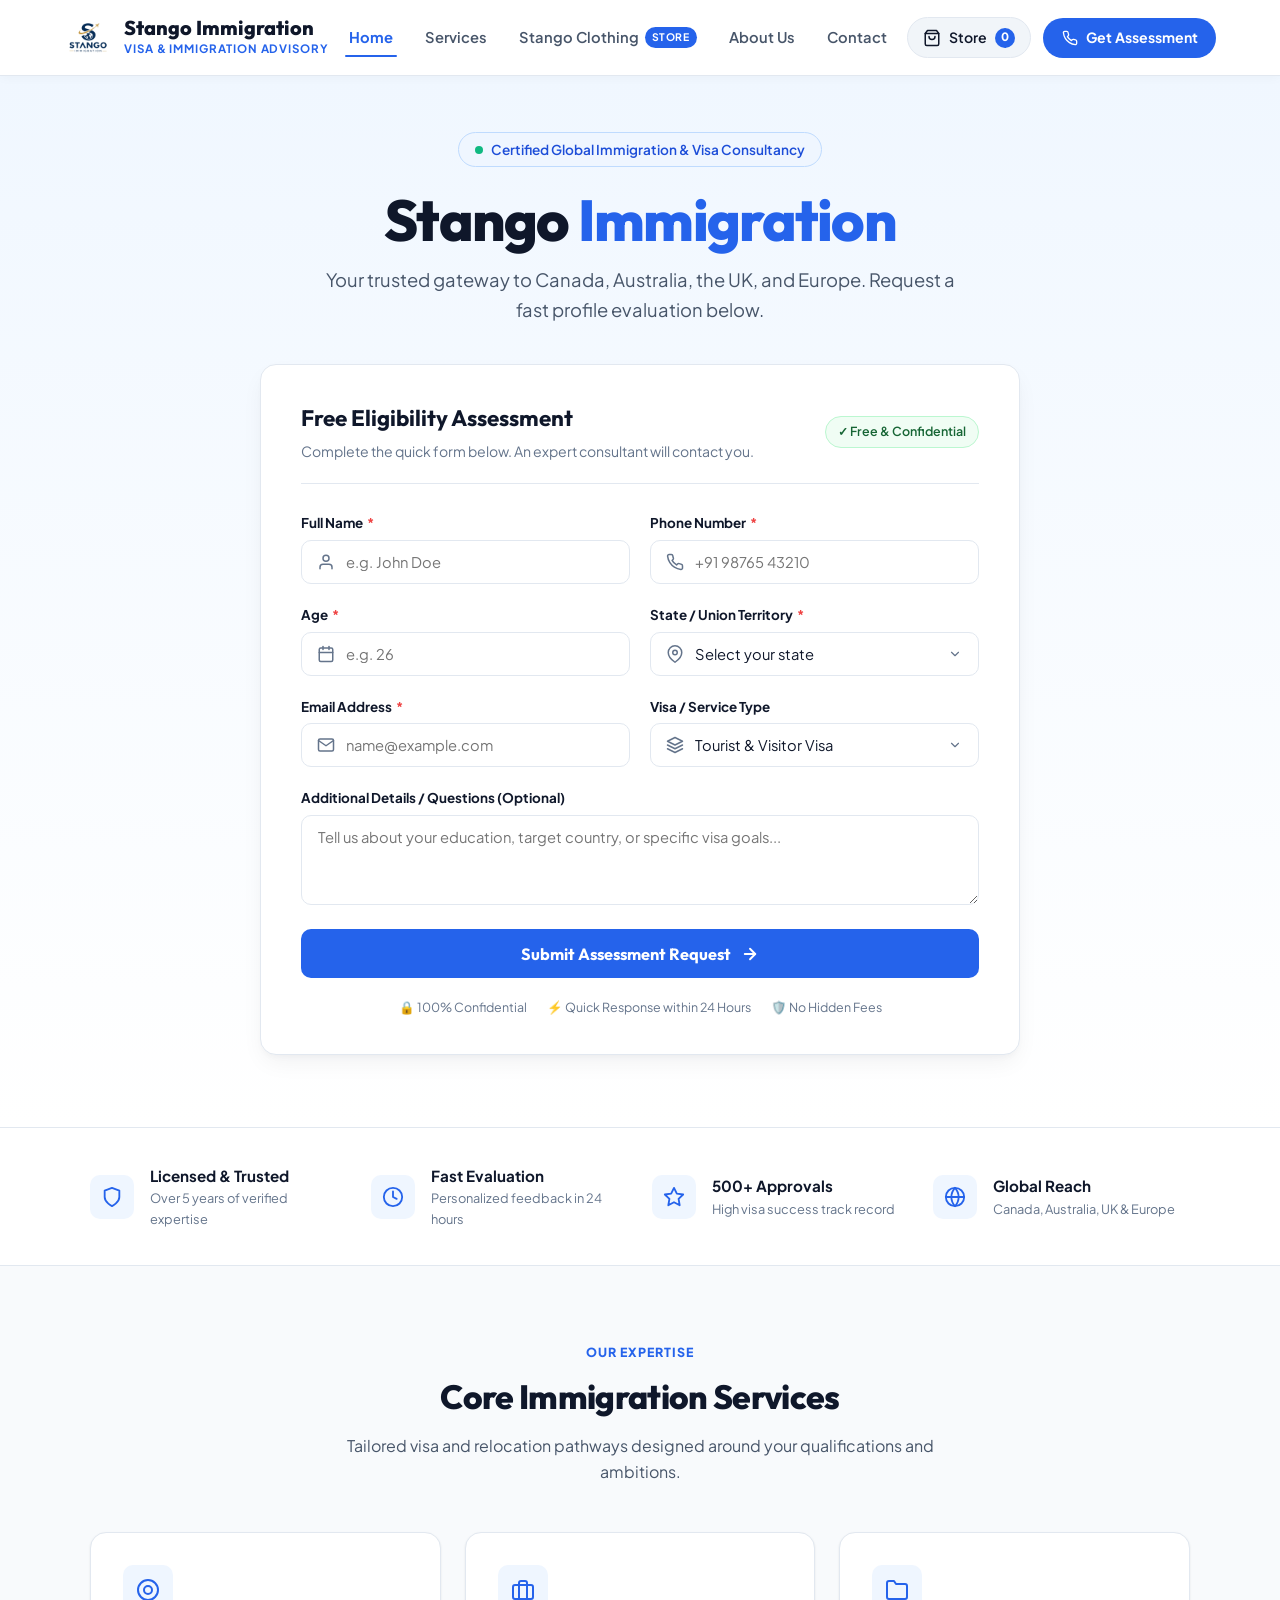
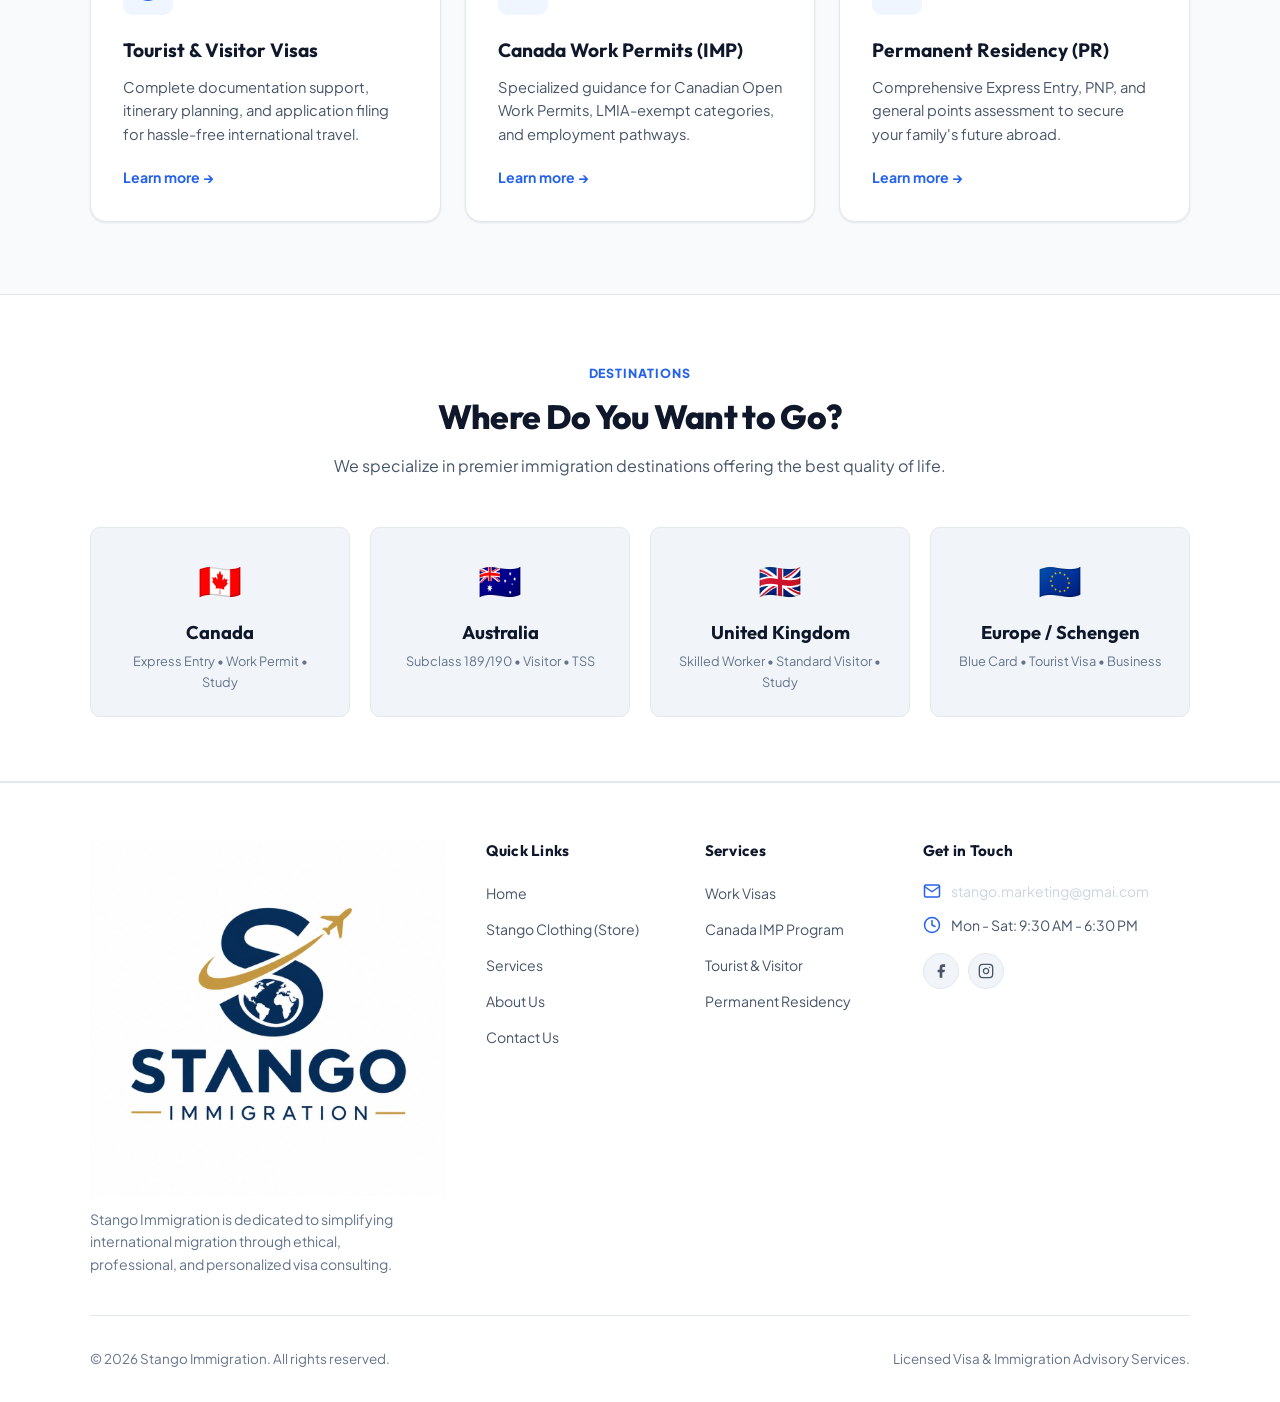
==== commit 3d8bbe62: "feat: Stango Clothing store - 5 meme hoodies @Rs799, light theme, India shipping" ====
--- a/index.html
+++ b/index.html
@@ -1,11 +1,24 @@
 <!DOCTYPE html>
 <html lang="en">
 <head>
+  <!-- Google tag (GTM-PXM95JPL) -->
+  <script async src="https://www.googletagmanager.com/gtm.js?id=GTM-PXM95JPL"></script>
+  <script>
+    window.dataLayer = window.dataLayer || [];
+    function gtag(){dataLayer.push(arguments);}
+    gtag('js', new Date());
+  </script>
   <meta charset="UTF-8">
   <meta name="viewport" content="width=device-width, initial-scale=1.0">
   <title>Stango Immigration | Trusted Global Visa & Immigration Consulting</title>
   <meta name="description" content="Stango Immigration provides expert consultation for work visas, study permits, PR, and tourist visas to Canada, Australia, UK, and Europe.">
   <link rel="stylesheet" href="css/styles.css">
+  <!-- Meta Pixel Code -->
+  <script src="js/meta-pixel.js"></script>
+  <noscript><img height="1" width="1" style="display:none"
+  src="https://www.facebook.com/tr?id=2209696709983942&ev=PageView&noscript=1"
+  /></noscript>
+  <!-- End Meta Pixel Code -->
 </head>
 <body>
 
@@ -25,6 +38,7 @@
         <ul class="nav-menu">
           <li><a href="index.html" class="nav-link active">Home</a></li>
           <li><a href="services.html" class="nav-link">Services</a></li>
+          <li><a href="shop.html" class="nav-link">Stango Clothing <span class="nav-badge-new">Store</span></a></li>
           <li><a href="about.html" class="nav-link">About Us</a></li>
           <li><a href="contact.html" class="nav-link">Contact</a></li>
         </ul>
@@ -32,6 +46,16 @@
 
       <!-- Action Button / Header Contact -->
       <div class="header-actions">
+        <a href="shop.html" class="btn-cart-nav" aria-label="Visit Stango Clothing Store">
+          <svg width="18" height="18" viewBox="0 0 24 24" fill="none" stroke="currentColor" stroke-width="2" stroke-linecap="round" stroke-linejoin="round">
+            <path d="M6 2L3 6v14a2 2 0 0 0 2 2h14a2 2 0 0 0 2-2V6l-3-4z"></path>
+            <line x1="3" y1="6" x2="21" y2="6"></line>
+            <path d="M16 10a4 4 0 0 1-8 0"></path>
+          </svg>
+          <span>Store</span>
+          <span class="cart-count-pill">0</span>
+        </a>
+
         <a href="#assessmentForm" class="btn-nav-cta">
           <svg width="16" height="16" viewBox="0 0 24 24" fill="none" stroke="currentColor" stroke-width="2" stroke-linecap="round" stroke-linejoin="round">
             <path d="M22 16.92v3a2 2 0 0 1-2.18 2 19.79 19.79 0 0 1-8.63-3.07 19.5 19.5 0 0 1-6-6 19.79 19.79 0 0 1-3.07-8.67A2 2 0 0 1 4.11 2h3a2 2 0 0 1 2 1.72 12.84 12.84 0 0 0 .7 2.81 2 2 0 0 1-.45 2.11L8.09 9.91a16 16 0 0 0 6 6l1.27-1.27a2 2 0 0 1 2.11-.45 12.84 12.84 0 0 0 2.81.7A2 2 0 0 1 22 16.92z"></path>
@@ -414,6 +438,7 @@
           <h4 class="footer-heading">Quick Links</h4>
           <ul class="footer-links">
             <li><a href="index.html" class="footer-link">Home</a></li>
+            <li><a href="shop.html" class="footer-link">Stango Clothing (Store)</a></li>
             <li><a href="services.html" class="footer-link">Services</a></li>
             <li><a href="about.html" class="footer-link">About Us</a></li>
             <li><a href="contact.html" class="footer-link">Contact Us</a></li>
--- a/css/styles.css
+++ b/css/styles.css
@@ -1,42 +1,44 @@
 /* ==========================================================================
-   STANGO IMMIGRATION - MODERN DESIGN SYSTEM
+   STANGO IMMIGRATION & CLOTHING - CLEAN LIGHT DESIGN SYSTEM
+   Simple, Modern, Light Theme (No Dark Colors)
    ========================================================================== */
 
 @import url('https://fonts.googleapis.com/css2?family=Plus+Jakarta+Sans:wght@300;400;500;600;700;800&family=Outfit:wght@500;600;700;800&display=swap');
 
 :root {
-  /* Colors */
-  --primary-navy: #091e3a;
-  --primary-deep: #051329;
-  --primary-blue: #0066cc;
-  --blue-hover: #0052a3;
-  --blue-light: #e0f2fe;
-  --blue-gradient: linear-gradient(135deg, #0052cc 0%, #0284c7 100%);
-  --hero-gradient: linear-gradient(180deg, #071933 0%, #0d274c 60%, #113466 100%);
+  /* Brand Light Palette */
+  --primary-blue: #2563eb;
+  --blue-hover: #1d4ed8;
+  --blue-light: #eff6ff;
+  --blue-border: #bfdbfe;
+  --blue-gradient: linear-gradient(135deg, #2563eb 0%, #0284c7 100%);
   
   --accent-gold: #f59e0b;
   --accent-gold-hover: #d97706;
   --accent-gradient: linear-gradient(135deg, #f59e0b 0%, #f97316 100%);
   
+  --hero-bg: linear-gradient(180deg, #f0f7ff 0%, #ffffff 100%);
+  
+  /* Text Colors (High Contrast on Light) */
   --text-primary: #0f172a;
   --text-secondary: #475569;
   --text-muted: #64748b;
   --text-white: #ffffff;
   
+  /* Backgrounds */
   --bg-main: #f8fafc;
   --bg-card: #ffffff;
   --bg-card-alt: #f1f5f9;
-  --bg-glass: rgba(255, 255, 255, 0.85);
   
+  /* Borders */
   --border-light: #e2e8f0;
-  --border-focus: #38bdf8;
+  --border-focus: #3b82f6;
   
   /* Shadows */
-  --shadow-sm: 0 1px 3px rgba(0, 0, 0, 0.05), 0 1px 2px rgba(0, 0, 0, 0.08);
-  --shadow-md: 0 4px 6px -1px rgba(0, 0, 0, 0.07), 0 2px 4px -2px rgba(0, 0, 0, 0.05);
-  --shadow-lg: 0 12px 24px -4px rgba(15, 23, 42, 0.08), 0 4px 6px -2px rgba(15, 23, 42, 0.04);
-  --shadow-xl: 0 20px 35px -5px rgba(9, 30, 58, 0.15), 0 8px 10px -6px rgba(9, 30, 58, 0.1);
-  --shadow-glow: 0 0 25px rgba(0, 102, 204, 0.35);
+  --shadow-sm: 0 1px 3px rgba(0, 0, 0, 0.05), 0 1px 2px rgba(0, 0, 0, 0.04);
+  --shadow-md: 0 4px 6px -1px rgba(0, 0, 0, 0.06), 0 2px 4px -2px rgba(0, 0, 0, 0.04);
+  --shadow-lg: 0 10px 25px -4px rgba(15, 23, 42, 0.06), 0 4px 6px -2px rgba(15, 23, 42, 0.03);
+  --shadow-xl: 0 20px 35px -5px rgba(15, 23, 42, 0.08);
 
   /* Radius */
   --radius-sm: 6px;
@@ -70,12 +72,10 @@
   background-color: var(--bg-main);
   color: var(--text-primary);
   line-height: 1.6;
+  min-height: 100vh;
+  display: flex;
+  flex-direction: column;
   -webkit-font-smoothing: antialiased;
-  -moz-osx-font-smoothing: grayscale;
-  overflow-x: hidden;
-  display: flex;
-  flex-direction: column;
-  min-height: 100vh;
 }
 
 main {
@@ -95,17 +95,15 @@
 }
 
 /* ==========================================================================
-   HEADER & NAVIGATION
+   HEADER & NAVIGATION (CLEAN WHITE)
    ========================================================================== */
 .site-header {
   position: sticky;
   top: 0;
   z-index: 1000;
-  background: rgba(255, 255, 255, 0.95);
-  backdrop-filter: blur(12px);
-  -webkit-backdrop-filter: blur(12px);
+  background: #ffffff;
   border-bottom: 1px solid var(--border-light);
-  box-shadow: 0 4px 20px rgba(0, 0, 0, 0.04);
+  box-shadow: 0 2px 10px rgba(0, 0, 0, 0.03);
 }
 
 .header-container {
@@ -125,7 +123,7 @@
 }
 
 .brand-logo-img {
-  height: 52px;
+  height: 48px;
   width: auto;
   object-fit: contain;
   transition: transform 0.25s ease;
@@ -135,28 +133,6 @@
   transform: scale(1.03);
 }
 
-.footer-logo-card {
-  display: inline-flex;
-  align-items: center;
-  background: #ffffff;
-  padding: 6px 12px;
-  border-radius: var(--radius-md);
-  margin-bottom: 1rem;
-  box-shadow: 0 4px 14px rgba(0, 0, 0, 0.25);
-  transition: var(--transition);
-}
-
-.footer-logo-card:hover {
-  transform: translateY(-2px);
-  box-shadow: 0 6px 18px rgba(0, 0, 0, 0.35);
-}
-
-.footer-logo-card img {
-  height: 46px;
-  width: auto;
-  object-fit: contain;
-}
-
 .brand-text-wrap {
   display: flex;
   flex-direction: column;
@@ -164,90 +140,139 @@
 
 .brand-title {
   font-family: var(--font-heading);
-  font-size: 1.4rem;
+  font-size: 1.25rem;
   font-weight: 800;
-  color: var(--primary-navy);
-  letter-spacing: -0.02em;
-  line-height: 1.1;
+  color: var(--text-primary);
+  line-height: 1.2;
 }
 
 .brand-tagline {
-  font-size: 0.68rem;
-  font-weight: 700;
+  font-size: 0.72rem;
+  text-transform: uppercase;
+  letter-spacing: 0.08em;
   color: var(--primary-blue);
-  letter-spacing: 0.18em;
-  text-transform: uppercase;
-}
-
-/* Nav Menu */
+  font-weight: 700;
+}
+
+/* Navigation Links */
 .nav-menu {
   display: flex;
   align-items: center;
-  gap: 2rem;
   list-style: none;
+  gap: 1.5rem;
 }
 
 .nav-link {
+  font-size: 0.92rem;
   font-weight: 600;
-  font-size: 0.95rem;
   color: var(--text-secondary);
+  padding: 0.5rem 0.25rem;
   position: relative;
-  padding: 0.5rem 0;
-}
-
-.nav-link:hover,
+  transition: var(--transition);
+  display: inline-flex;
+  align-items: center;
+}
+
+.nav-link:hover {
+  color: var(--primary-blue);
+}
+
 .nav-link.active {
   color: var(--primary-blue);
-}
-
-.nav-link::after {
+  font-weight: 700;
+}
+
+.nav-link.active::after {
   content: '';
   position: absolute;
   bottom: 0;
   left: 0;
-  width: 0;
-  height: 2.5px;
-  background: var(--blue-gradient);
+  width: 100%;
+  height: 2px;
+  background-color: var(--primary-blue);
   border-radius: var(--radius-full);
-  transition: width 0.25s ease;
-}
-
-.nav-link:hover::after,
-.nav-link.active::after {
-  width: 100%;
-}
-
-/* Nav CTA */
+}
+
+/* Store Pill Badge */
+.nav-badge-new {
+  display: inline-block;
+  background: var(--primary-blue);
+  color: #fff;
+  font-size: 0.65rem;
+  font-weight: 700;
+  text-transform: uppercase;
+  letter-spacing: 0.5px;
+  padding: 0.15rem 0.45rem;
+  border-radius: var(--radius-full);
+  margin-left: 0.35rem;
+  vertical-align: middle;
+}
+
+/* Header Action Buttons */
 .header-actions {
   display: flex;
   align-items: center;
-  gap: 1rem;
+  gap: 0.75rem;
+}
+
+.btn-cart-nav {
+  display: inline-flex;
+  align-items: center;
+  gap: 0.5rem;
+  background: var(--bg-card-alt);
+  border: 1px solid var(--border-light);
+  color: var(--text-primary);
+  padding: 0.5rem 0.95rem;
+  border-radius: var(--radius-full);
+  font-size: 0.88rem;
+  font-weight: 600;
+  cursor: pointer;
+  transition: var(--transition);
+}
+
+.btn-cart-nav:hover {
+  background: #e2e8f0;
+  border-color: #cbd5e1;
+  color: var(--primary-blue);
+}
+
+.cart-count-pill {
+  background: var(--primary-blue);
+  color: #ffffff;
+  font-size: 0.72rem;
+  font-weight: 800;
+  min-width: 20px;
+  height: 20px;
+  border-radius: var(--radius-full);
+  display: inline-flex;
+  align-items: center;
+  justify-content: center;
+  padding: 0 4px;
 }
 
 .btn-nav-cta {
   display: inline-flex;
   align-items: center;
   gap: 0.5rem;
-  background: var(--blue-gradient);
-  color: var(--text-white);
-  padding: 0.6rem 1.25rem;
+  background: var(--primary-blue);
+  color: #ffffff;
+  padding: 0.55rem 1.15rem;
   border-radius: var(--radius-full);
-  font-weight: 600;
   font-size: 0.88rem;
-  box-shadow: 0 4px 12px rgba(0, 102, 204, 0.25);
+  font-weight: 700;
   transition: var(--transition);
 }
 
 .btn-nav-cta:hover {
-  transform: translateY(-2px);
-  box-shadow: 0 6px 18px rgba(0, 102, 204, 0.35);
-  color: #fff;
+  background: var(--blue-hover);
+  box-shadow: 0 4px 12px rgba(37, 99, 235, 0.25);
+  transform: translateY(-1px);
 }
 
 /* Mobile Toggle */
 .mobile-toggle {
   display: none;
-  background: none;
+  background: transparent;
   border: none;
   cursor: pointer;
   padding: 0.5rem;
@@ -259,45 +284,21 @@
   display: block;
   width: 24px;
   height: 2.5px;
-  background-color: var(--primary-navy);
+  background-color: var(--text-primary);
   border-radius: 2px;
   transition: var(--transition);
 }
 
 /* ==========================================================================
-   HOMEPAGE HERO SECTION
+   HOMEPAGE HERO SECTION (CLEAN LIGHT THEME)
    ========================================================================== */
 .hero-homepage {
-  background: var(--hero-gradient);
-  color: var(--text-white);
+  background: var(--hero-bg);
+  color: var(--text-primary);
   position: relative;
   overflow: hidden;
-  padding: 3.5rem 1.5rem 5rem;
-}
-
-/* Background ambient glows */
-.hero-homepage::before {
-  content: '';
-  position: absolute;
-  top: -100px;
-  right: -50px;
-  width: 450px;
-  height: 450px;
-  background: radial-gradient(circle, rgba(56, 189, 248, 0.2) 0%, transparent 70%);
-  filter: blur(50px);
-  pointer-events: none;
-}
-
-.hero-homepage::after {
-  content: '';
-  position: absolute;
-  bottom: -50px;
-  left: -50px;
-  width: 400px;
-  height: 400px;
-  background: radial-gradient(circle, rgba(245, 158, 11, 0.15) 0%, transparent 70%);
-  filter: blur(50px);
-  pointer-events: none;
+  padding: 3.5rem 1.5rem 4.5rem;
+  border-bottom: 1px solid var(--border-light);
 }
 
 .hero-inner {
@@ -308,67 +309,50 @@
   text-align: center;
 }
 
-/* Hero Badge */
 .hero-pill-badge {
   display: inline-flex;
   align-items: center;
   gap: 0.5rem;
-  background: rgba(255, 255, 255, 0.12);
-  border: 1px solid rgba(255, 255, 255, 0.2);
-  backdrop-filter: blur(8px);
+  background: #eff6ff;
+  border: 1px solid #bfdbfe;
   padding: 0.35rem 1rem;
   border-radius: var(--radius-full);
   font-size: 0.85rem;
   font-weight: 600;
-  color: #bae6fd;
+  color: #1d4ed8;
   margin-bottom: 1.25rem;
-  box-shadow: 0 4px 15px rgba(0, 0, 0, 0.1);
 }
 
 .hero-pill-badge .dot {
   width: 8px;
   height: 8px;
   border-radius: 50%;
-  background-color: var(--accent-gold);
-  box-shadow: 0 0 8px var(--accent-gold);
-  animation: pulse 2s infinite;
-}
-
-@keyframes pulse {
-  0% { transform: scale(0.95); opacity: 0.8; }
-  50% { transform: scale(1.2); opacity: 1; }
-  100% { transform: scale(0.95); opacity: 0.8; }
-}
-
-/* Main Organization Title */
+  background-color: #10b981;
+}
+
 .hero-org-title {
   font-family: var(--font-heading);
-  font-size: clamp(2.4rem, 5.5vw, 3.8rem);
+  font-size: clamp(2.4rem, 5vw, 3.6rem);
   font-weight: 800;
-  line-height: 1.1;
+  line-height: 1.15;
   letter-spacing: -0.03em;
   margin-bottom: 0.75rem;
-  color: #ffffff;
-  text-shadow: 0 2px 10px rgba(0, 0, 0, 0.2);
+  color: var(--text-primary);
 }
 
 .hero-org-title span {
-  background: linear-gradient(135deg, #60a5fa 0%, #38bdf8 100%);
-  -webkit-background-clip: text;
-  -webkit-text-fill-color: transparent;
+  color: var(--primary-blue);
 }
 
 .hero-org-subtitle {
   font-size: 1.15rem;
   max-width: 650px;
   margin: 0 auto 2.5rem;
-  color: #cbd5e1;
+  color: var(--text-secondary);
   font-weight: 400;
 }
 
-/* ==========================================================================
-   MODERN CONTACT FORM CARD (HERO EMBEDDED)
-   ========================================================================== */
+/* Form Card in Hero */
 .contact-card-wrapper {
   max-width: 760px;
   margin: 0 auto;
@@ -380,8 +364,8 @@
   color: var(--text-primary);
   border-radius: var(--radius-lg);
   padding: 2.25rem 2.5rem;
-  box-shadow: var(--shadow-xl);
-  border: 1px solid rgba(255, 255, 255, 0.9);
+  box-shadow: var(--shadow-lg);
+  border: 1px solid var(--border-light);
   position: relative;
   z-index: 5;
 }
@@ -401,7 +385,7 @@
   font-family: var(--font-heading);
   font-size: 1.4rem;
   font-weight: 700;
-  color: var(--primary-navy);
+  color: var(--text-primary);
   margin-bottom: 0.2rem;
 }
 
@@ -420,182 +404,152 @@
   font-weight: 600;
 }
 
-/* Form Layout Grid */
-.form-grid {
-  display: grid;
-  grid-template-columns: 1fr 1fr;
-  gap: 1.25rem;
-}
-
-.form-group {
-  display: flex;
-  flex-direction: column;
-  gap: 0.4rem;
-}
-
-.form-group.col-span-2 {
-  grid-column: span 2;
-}
-
-.form-label {
-  font-size: 0.88rem;
-  font-weight: 600;
-  color: var(--text-secondary);
-  display: flex;
-  align-items: center;
-  gap: 0.4rem;
-}
-
-.form-label .required {
-  color: #ef4444;
-}
-
-.input-icon-wrap {
-  position: relative;
-  display: flex;
-  align-items: center;
-}
-
-.input-icon {
-  position: absolute;
-  left: 1rem;
-  color: #94a3b8;
-  width: 18px;
-  height: 18px;
-  pointer-events: none;
-}
-
-.form-input,
-.form-select,
-.form-textarea {
-  width: 100%;
-  font-family: var(--font-body);
-  font-size: 0.95rem;
-  padding: 0.75rem 1rem 0.75rem 2.75rem;
-  background-color: #f8fafc;
-  border: 1.5px solid var(--border-light);
-  border-radius: var(--radius-md);
-  color: var(--text-primary);
-  transition: var(--transition);
-  outline: none;
-}
-
-.form-input:hover,
-.form-select:hover,
-.form-textarea:hover {
-  background-color: #ffffff;
-  border-color: #cbd5e1;
-}
-
-.form-input:focus,
-.form-select:focus,
-.form-textarea:focus {
-  background-color: #ffffff;
-  border-color: var(--primary-blue);
-  box-shadow: 0 0 0 3px rgba(0, 102, 204, 0.15);
-}
-
-.form-select {
-  cursor: pointer;
-  appearance: none;
-  background-image: url("data:image/svg+xml;charset=UTF-8,%3csvg xmlns='http://www.w3.org/2000/svg' viewBox='0 0 24 24' fill='none' stroke='%2364748b' stroke-width='2' stroke-linecap='round' stroke-linejoin='round'%3e%3cpolyline points='6 9 12 15 18 9'%3e%3c/polyline%3e%3c/svg%3e");
-  background-repeat: no-repeat;
-  background-position: right 1rem center;
-  background-size: 16px;
-  padding-right: 2.5rem;
-}
-
-.form-textarea {
-  padding-left: 1rem;
-  min-height: 90px;
-  resize: vertical;
-}
-
-/* Submit Button */
-.btn-submit-form {
-  width: 100%;
-  background: var(--blue-gradient);
-  color: #ffffff;
-  font-family: var(--font-body);
-  font-size: 1.05rem;
-  font-weight: 700;
-  padding: 0.95rem 1.5rem;
-  border: none;
-  border-radius: var(--radius-md);
-  cursor: pointer;
-  display: flex;
-  align-items: center;
-  justify-content: center;
-  gap: 0.65rem;
-  box-shadow: 0 6px 20px rgba(0, 102, 204, 0.35);
-  transition: var(--transition);
-  margin-top: 0.5rem;
-}
-
-.btn-submit-form:hover {
-  transform: translateY(-2px);
-  box-shadow: 0 8px 25px rgba(0, 102, 204, 0.45);
-}
-
-.btn-submit-form:active {
-  transform: translateY(0);
-}
-
-.btn-submit-form svg {
-  width: 20px;
-  height: 20px;
-  transition: transform 0.2s ease;
-}
-
-.btn-submit-form:hover svg {
-  transform: translateX(4px);
-}
-
-/* Form Footer Guarantee */
-.form-footer-guarantee {
-  margin-top: 1rem;
-  display: flex;
-  align-items: center;
-  justify-content: center;
-  gap: 1.5rem;
-  color: var(--text-muted);
-  font-size: 0.8rem;
-  font-weight: 500;
-  text-align: center;
-}
-
-.form-footer-guarantee span {
-  display: flex;
-  align-items: center;
-  gap: 0.35rem;
-}
-
-/* Submission Feedback Banner */
 .form-alert {
   display: none;
   padding: 1rem 1.25rem;
   border-radius: var(--radius-md);
   margin-bottom: 1.5rem;
-  font-size: 0.95rem;
-  font-weight: 500;
+  font-size: 0.92rem;
+  line-height: 1.5;
+  align-items: center;
+  gap: 0.75rem;
 }
 
 .form-alert.success {
-  display: flex;
-  align-items: center;
-  gap: 0.75rem;
-  background-color: #ecfdf5;
-  color: #065f46;
-  border: 1px solid #a7f3d0;
+  background-color: #f0fdf4;
+  border: 1px solid #bbf7d0;
+  color: #166534;
+}
+
+.form-grid {
+  display: grid;
+  grid-template-columns: repeat(2, 1fr);
+  gap: 1.25rem;
+  margin-bottom: 1.5rem;
+}
+
+.form-group {
+  display: flex;
+  flex-direction: column;
+}
+
+.form-group.col-span-2 {
+  grid-column: span 2;
+}
+
+.form-label {
+  font-size: 0.84rem;
+  font-weight: 700;
+  color: var(--text-primary);
+  margin-bottom: 0.4rem;
+  display: flex;
+  align-items: center;
+  gap: 0.25rem;
+}
+
+.form-label .required {
+  color: #ef4444;
+}
+
+.input-icon-wrap {
+  position: relative;
+  display: flex;
+  align-items: center;
+}
+
+.input-icon {
+  position: absolute;
+  left: 1rem;
+  width: 18px;
+  height: 18px;
+  color: var(--text-muted);
+  pointer-events: none;
+}
+
+.form-input,
+.form-select,
+.form-textarea {
+  width: 100%;
+  padding: 0.75rem 1rem 0.75rem 2.75rem;
+  background: #ffffff;
+  border: 1px solid var(--border-light);
+  border-radius: var(--radius-md);
+  color: var(--text-primary);
+  font-family: var(--font-body);
+  font-size: 0.92rem;
+  outline: none;
+  transition: var(--transition);
+}
+
+.form-select {
+  cursor: pointer;
+  appearance: none;
+  background-image: url("data:image/svg+xml,%3Csvg xmlns='http://www.w3.org/2000/svg' width='16' height='16' viewBox='0 0 24 24' fill='none' stroke='%2364748b' stroke-width='2' stroke-linecap='round' stroke-linejoin='round'%3E%3Cpolyline points='6 9 12 15 18 9'%3E%3C/polyline%3E%3C/svg%3E");
+  background-repeat: no-repeat;
+  background-position: right 1rem center;
+  background-size: 14px;
+}
+
+.form-textarea {
+  padding-left: 1rem;
+  min-height: 90px;
+  resize: vertical;
+}
+
+.form-input:focus,
+.form-select:focus,
+.form-textarea:focus {
+  border-color: var(--primary-blue);
+  box-shadow: 0 0 0 3px rgba(37, 99, 235, 0.12);
+}
+
+.btn-submit-form {
+  width: 100%;
+  padding: 0.9rem 1.5rem;
+  background: var(--primary-blue);
+  color: #ffffff;
+  border: none;
+  border-radius: var(--radius-md);
+  font-family: var(--font-heading);
+  font-size: 1.02rem;
+  font-weight: 700;
+  cursor: pointer;
+  display: flex;
+  align-items: center;
+  justify-content: center;
+  gap: 0.6rem;
+  transition: var(--transition);
+}
+
+.btn-submit-form:hover {
+  background: var(--blue-hover);
+  transform: translateY(-2px);
+  box-shadow: 0 4px 14px rgba(37, 99, 235, 0.25);
+}
+
+.btn-submit-form svg {
+  width: 18px;
+  height: 18px;
+}
+
+.form-footer-guarantee {
+  display: flex;
+  align-items: center;
+  justify-content: center;
+  gap: 1.25rem;
+  flex-wrap: wrap;
+  margin-top: 1.25rem;
+  font-size: 0.78rem;
+  color: var(--text-muted);
 }
 
 /* ==========================================================================
-   MINIMAL TRUST / ESSENTIAL HIGHLIGHTS
+   MINIMAL TRUST / HIGHLIGHTS STRIP
    ========================================================================== */
 .trust-strip {
   background: #ffffff;
   border-bottom: 1px solid var(--border-light);
-  padding: 2.5rem 1.5rem;
+  padding: 2.25rem 1.5rem;
 }
 
 .trust-container {
@@ -610,23 +564,12 @@
   display: flex;
   align-items: center;
   gap: 1rem;
-  padding: 1rem;
-  border-radius: var(--radius-md);
-  background: #f8fafc;
-  border: 1px solid var(--border-light);
-  transition: var(--transition);
-}
-
-.trust-item:hover {
-  transform: translateY(-2px);
-  box-shadow: var(--shadow-sm);
-  border-color: #cbd5e1;
 }
 
 .trust-icon-box {
   width: 44px;
   height: 44px;
-  border-radius: 10px;
+  border-radius: var(--radius-md);
   background: var(--blue-light);
   color: var(--primary-blue);
   display: flex;
@@ -641,10 +584,9 @@
 }
 
 .trust-title {
+  font-weight: 700;
   font-size: 0.95rem;
-  font-weight: 700;
-  color: var(--primary-navy);
-  line-height: 1.2;
+  color: var(--text-primary);
 }
 
 .trust-subtitle {
@@ -653,11 +595,11 @@
 }
 
 /* ==========================================================================
-   KEY SERVICES SECTION (CLEAN & CONCISE)
+   KEY SERVICES SECTION
    ========================================================================== */
 .services-section {
   padding: 4.5rem 1.5rem;
-  background: var(--bg-main);
+  background-color: var(--bg-main);
 }
 
 .section-container {
@@ -667,41 +609,38 @@
 
 .section-header-compact {
   text-align: center;
-  margin-bottom: 3rem;
+  max-width: 650px;
+  margin: 0 auto 3rem;
 }
 
 .section-eyebrow {
+  font-size: 0.78rem;
+  text-transform: uppercase;
+  letter-spacing: 0.08em;
+  font-weight: 800;
+  color: var(--primary-blue);
   display: inline-block;
-  font-size: 0.78rem;
-  font-weight: 700;
-  text-transform: uppercase;
-  letter-spacing: 0.15em;
-  color: var(--primary-blue);
-  background: var(--blue-light);
-  padding: 0.3rem 0.85rem;
-  border-radius: var(--radius-full);
-  margin-bottom: 0.75rem;
+  margin-bottom: 0.4rem;
 }
 
 .section-title {
   font-family: var(--font-heading);
-  font-size: 2.2rem;
+  font-size: 2.1rem;
   font-weight: 800;
-  color: var(--primary-navy);
+  color: var(--text-primary);
+  margin-bottom: 0.6rem;
   letter-spacing: -0.02em;
 }
 
 .section-desc {
-  max-width: 600px;
-  margin: 0.5rem auto 0;
-  color: var(--text-muted);
   font-size: 1rem;
+  color: var(--text-secondary);
 }
 
 .services-grid-modern {
   display: grid;
   grid-template-columns: repeat(3, 1fr);
-  gap: 1.75rem;
+  gap: 1.5rem;
 }
 
 .service-card-modern {
@@ -710,21 +649,21 @@
   padding: 2rem;
   border: 1px solid var(--border-light);
   box-shadow: var(--shadow-sm);
+  display: flex;
+  flex-direction: column;
   transition: var(--transition);
-  display: flex;
-  flex-direction: column;
 }
 
 .service-card-modern:hover {
-  transform: translateY(-5px);
+  transform: translateY(-4px);
   box-shadow: var(--shadow-lg);
   border-color: #cbd5e1;
 }
 
 .service-icon-wrap {
-  width: 52px;
-  height: 52px;
-  border-radius: 12px;
+  width: 50px;
+  height: 50px;
+  border-radius: var(--radius-md);
   background: var(--blue-light);
   color: var(--primary-blue);
   display: flex;
@@ -735,23 +674,23 @@
 
 .service-card-title {
   font-family: var(--font-heading);
-  font-size: 1.25rem;
-  font-weight: 700;
-  color: var(--primary-navy);
+  font-size: 1.2rem;
+  font-weight: 700;
+  color: var(--text-primary);
   margin-bottom: 0.6rem;
 }
 
 .service-card-text {
+  font-size: 0.92rem;
   color: var(--text-secondary);
-  font-size: 0.92rem;
-  line-height: 1.5;
+  line-height: 1.6;
   margin-bottom: 1.25rem;
   flex-grow: 1;
 }
 
 .service-link {
-  font-weight: 600;
   font-size: 0.88rem;
+  font-weight: 700;
   color: var(--primary-blue);
   display: inline-flex;
   align-items: center;
@@ -760,15 +699,15 @@
 
 .service-link:hover {
   color: var(--blue-hover);
-  gap: 0.6rem;
+  padding-left: 4px;
 }
 
 /* ==========================================================================
-   MINIMAL STATS / DESTINATIONS
+   DESTINATIONS STRIP
    ========================================================================== */
 .destinations-strip {
-  background: #ffffff;
   padding: 4rem 1.5rem;
+  background-color: #ffffff;
   border-top: 1px solid var(--border-light);
   border-bottom: 1px solid var(--border-light);
 }
@@ -776,12 +715,11 @@
 .destinations-grid {
   display: grid;
   grid-template-columns: repeat(4, 1fr);
-  gap: 1.5rem;
-  margin-top: 2rem;
+  gap: 1.25rem;
 }
 
 .dest-card {
-  background: #f8fafc;
+  background: var(--bg-card-alt);
   border: 1px solid var(--border-light);
   border-radius: var(--radius-md);
   padding: 1.5rem;
@@ -790,64 +728,66 @@
 }
 
 .dest-card:hover {
+  background: #ffffff;
   transform: translateY(-3px);
   box-shadow: var(--shadow-md);
-  background: #ffffff;
-  border-color: var(--border-focus);
+  border-color: var(--primary-blue);
 }
 
 .dest-flag {
   font-size: 2.2rem;
-  margin-bottom: 0.5rem;
+  margin-bottom: 0.6rem;
 }
 
 .dest-name {
   font-family: var(--font-heading);
   font-size: 1.15rem;
   font-weight: 700;
-  color: var(--primary-navy);
+  color: var(--text-primary);
+  margin-bottom: 0.25rem;
 }
 
 .dest-visas {
-  font-size: 0.82rem;
+  font-size: 0.8rem;
   color: var(--text-muted);
-  margin-top: 0.25rem;
 }
 
 /* ==========================================================================
    SECONDARY PAGES STYLING (ABOUT, SERVICES, CONTACT)
    ========================================================================== */
 .page-hero {
-  background: var(--hero-gradient);
-  color: #ffffff;
-  padding: 4rem 1.5rem 3.5rem;
+  background: var(--hero-bg);
+  color: var(--text-primary);
+  padding: 3.5rem 1.5rem 3rem;
   text-align: center;
   position: relative;
+  border-bottom: 1px solid var(--border-light);
 }
 
 .page-hero h1 {
   font-family: var(--font-heading);
-  font-size: 2.6rem;
+  font-size: 2.5rem;
   font-weight: 800;
+  color: var(--text-primary);
   margin-bottom: 0.5rem;
 }
 
 .page-hero p {
-  color: #cbd5e1;
-  font-size: 1.1rem;
+  color: var(--text-secondary);
+  font-size: 1.05rem;
   max-width: 600px;
   margin: 0 auto;
 }
 
 .content-section {
-  padding: 4rem 1.5rem;
+  padding: 3.5rem 1.5rem;
   max-width: 1000px;
   margin: 0 auto;
 }
 
 .content-card {
   background: #ffffff;
-  padding: 2.5rem;
+  padding: 2.25rem;
   border-radius: var(--radius-lg);
   border: 1px solid var(--border-light);
   box-shadow: var(--shadow-sm);
@@ -856,16 +796,16 @@
 
 .content-card h2 {
   font-family: var(--font-heading);
-  font-size: 1.6rem;
-  font-weight: 700;
-  color: var(--primary-navy);
-  margin-bottom: 1rem;
+  font-size: 1.5rem;
+  font-weight: 700;
+  color: var(--text-primary);
+  margin-bottom: 0.85rem;
 }
 
 .content-card p {
   color: var(--text-secondary);
-  font-size: 1rem;
-  line-height: 1.7;
+  font-size: 0.96rem;
+  line-height: 1.65;
   margin-bottom: 1rem;
 }
 
@@ -876,39 +816,40 @@
 .about-features-grid {
   display: grid;
   grid-template-columns: repeat(2, 1fr);
-  gap: 1.5rem;
-  margin-top: 2rem;
+  gap: 1.25rem;
+  margin-top: 1.75rem;
 }
 
 .feature-box {
   padding: 1.5rem;
-  background: #f8fafc;
+  background: var(--bg-card-alt);
   border-radius: var(--radius-md);
   border-left: 4px solid var(--primary-blue);
 }
 
 .feature-box h3 {
-  font-size: 1.1rem;
-  font-weight: 700;
-  color: var(--primary-navy);
-  margin-bottom: 0.4rem;
+  font-size: 1.05rem;
+  font-weight: 700;
+  color: var(--text-primary);
+  margin-bottom: 0.35rem;
 }
 
 .feature-box p {
-  font-size: 0.92rem;
+  font-size: 0.9rem;
   color: var(--text-muted);
   line-height: 1.5;
   margin-bottom: 0;
 }
 
 /* ==========================================================================
-   FOOTER (MODERN, CLEAN, NOT FIXED!)
+   FOOTER (CLEAN LIGHT THEME - NO DARK COLORS)
    ========================================================================== */
 .site-footer {
-  background: var(--primary-deep);
-  color: #94a3b8;
-  padding: 4rem 1.5rem 2rem;
+  background: #ffffff;
+  color: var(--text-secondary);
+  padding: 3.5rem 1.5rem 2rem;
   margin-top: auto;
+  border-top: 1px solid var(--border-light);
 }
 
 .footer-container {
@@ -919,30 +860,30 @@
 .footer-top {
   display: grid;
   grid-template-columns: 2fr 1fr 1fr 1.5fr;
-  gap: 3rem;
-  padding-bottom: 3rem;
-  border-bottom: 1px solid rgba(255, 255, 255, 0.1);
-}
-
-.footer-brand .brand-logo-img {
-  height: 40px;
-  margin-bottom: 1rem;
+  gap: 2.5rem;
+  padding-bottom: 2.5rem;
+  border-bottom: 1px solid var(--border-light);
+}
+
+.footer-brand-col .brand-logo-img {
+  height: 42px;
+  margin-bottom: 0.75rem;
 }
 
 .footer-desc {
-  font-size: 0.9rem;
+  font-size: 0.88rem;
   line-height: 1.6;
-  color: #cbd5e1;
+  color: var(--text-muted);
   max-width: 320px;
   margin-top: 0.75rem;
 }
 
 .footer-heading {
   font-family: var(--font-heading);
-  font-size: 1rem;
-  font-weight: 700;
-  color: #ffffff;
-  margin-bottom: 1.25rem;
+  font-size: 0.95rem;
+  font-weight: 700;
+  color: var(--text-primary);
+  margin-bottom: 1rem;
   letter-spacing: 0.02em;
 }
 
@@ -950,55 +891,54 @@
   list-style: none;
   display: flex;
   flex-direction: column;
-  gap: 0.75rem;
+  gap: 0.65rem;
 }
 
 .footer-link {
-  font-size: 0.9rem;
-  color: #94a3b8;
+  font-size: 0.88rem;
+  color: var(--text-secondary);
   transition: var(--transition);
 }
 
 .footer-link:hover {
-  color: #ffffff;
+  color: var(--primary-blue);
   padding-left: 4px;
 }
 
 .footer-contact-item {
   display: flex;
   align-items: flex-start;
-  gap: 0.75rem;
-  font-size: 0.9rem;
-  color: #cbd5e1;
-  margin-bottom: 0.85rem;
+  gap: 0.65rem;
+  font-size: 0.88rem;
+  color: var(--text-secondary);
+  margin-bottom: 0.75rem;
 }
 
 .footer-contact-item svg {
   width: 18px;
   height: 18px;
-  color: #38bdf8;
+  color: var(--primary-blue);
   flex-shrink: 0;
   margin-top: 2px;
 }
 
-/* Social Icons */
 .footer-social-row {
   display: flex;
   align-items: center;
-  gap: 0.75rem;
-  margin-top: 1.25rem;
+  gap: 0.6rem;
+  margin-top: 1rem;
 }
 
 .footer-social-btn {
   display: inline-flex;
   align-items: center;
   justify-content: center;
-  width: 38px;
-  height: 38px;
+  width: 36px;
+  height: 36px;
   border-radius: var(--radius-full);
-  background: rgba(255, 255, 255, 0.08);
-  border: 1px solid rgba(255, 255, 255, 0.12);
-  color: #94a3b8;
+  background: var(--bg-card-alt);
+  border: 1px solid var(--border-light);
+  color: var(--text-secondary);
   transition: var(--transition);
 }
 
@@ -1006,16 +946,14 @@
   background: var(--primary-blue);
   border-color: var(--primary-blue);
   color: #ffffff;
-  transform: translateY(-3px);
-  box-shadow: 0 6px 16px rgba(0, 102, 204, 0.4);
+  transform: translateY(-2px);
 }
 
 .footer-social-btn svg {
-  width: 18px;
-  height: 18px;
-}
-
-/* Footer bottom */
+  width: 16px;
+  height: 16px;
+}
+
 .footer-bottom {
   padding-top: 2rem;
   display: flex;
@@ -1023,26 +961,764 @@
   justify-content: space-between;
   flex-wrap: wrap;
   gap: 1rem;
+  font-size: 0.84rem;
+  color: var(--text-muted);
+}
+
+/* ==========================================================================
+   STANGO CLOTHING - ECOMMERCE STORE (LIGHT THEME)
+   ========================================================================== */
+.shop-hero {
+  background: var(--hero-bg);
+  color: var(--text-primary);
+  padding: 3.5rem 1.5rem 3rem;
+  text-align: center;
+  position: relative;
+  border-bottom: 1px solid var(--border-light);
+}
+
+.shop-hero-inner {
+  max-width: 860px;
+  margin: 0 auto;
+  position: relative;
+  z-index: 1;
+}
+
+.shop-brand-badge {
+  display: inline-flex;
+  align-items: center;
+  gap: 0.45rem;
+  background: #fef3c7;
+  border: 1px solid #fde68a;
+  color: #b45309;
+  padding: 0.35rem 0.9rem;
+  border-radius: var(--radius-full);
+  font-size: 0.8rem;
+  font-weight: 700;
+  text-transform: uppercase;
+  letter-spacing: 0.04em;
+  margin-bottom: 1rem;
+}
+
+.shop-hero-title {
+  font-family: var(--font-heading);
+  font-size: 2.8rem;
+  font-weight: 800;
+  line-height: 1.15;
+  margin-bottom: 0.75rem;
+  color: var(--text-primary);
+}
+
+.shop-hero-title span {
+  color: var(--primary-blue);
+}
+
+.shop-hero-subtitle {
+  font-size: 1.1rem;
+  color: var(--text-secondary);
+  max-width: 680px;
+  margin: 0 auto 1.5rem;
+  line-height: 1.55;
+}
+
+.free-delivery-badge-pill {
+  display: inline-flex;
+  align-items: center;
+  gap: 0.5rem;
+  background: #f0fdf4;
+  border: 1px solid #bbf7d0;
+  color: #15803d;
+  font-size: 0.92rem;
+  font-weight: 700;
+  padding: 0.45rem 1.1rem;
+  border-radius: var(--radius-full);
+}
+
+/* Perks Strip */
+.shop-perks-strip {
+  background: #ffffff;
+  border-bottom: 1px solid var(--border-light);
+  padding: 1.25rem 1.5rem;
+}
+
+.shop-perks-container {
+  max-width: 1100px;
+  margin: 0 auto;
+  display: grid;
+  grid-template-columns: repeat(4, 1fr);
+  gap: 1.5rem;
+}
+
+.shop-perk-item {
+  display: flex;
+  align-items: center;
+  gap: 0.85rem;
+}
+
+.shop-perk-icon {
+  width: 40px;
+  height: 40px;
+  border-radius: var(--radius-md);
+  background: var(--blue-light);
+  color: var(--primary-blue);
+  display: flex;
+  align-items: center;
+  justify-content: center;
+  flex-shrink: 0;
+}
+
+.shop-perk-title {
+  font-size: 0.9rem;
+  font-weight: 700;
+  color: var(--text-primary);
+}
+
+.shop-perk-sub {
+  font-size: 0.78rem;
+  color: var(--text-muted);
+}
+
+/* Products Section */
+.shop-section {
+  padding: 3rem 1.5rem 5rem;
+  background: var(--bg-main);
+}
+
+.shop-container {
+  max-width: 1100px;
+  margin: 0 auto;
+}
+
+.shop-toolbar {
+  background: #ffffff;
+  border: 1px solid var(--border-light);
+  border-radius: var(--radius-lg);
+  padding: 0.85rem 1.25rem;
+  margin-bottom: 2rem;
+  display: flex;
+  flex-wrap: wrap;
+  align-items: center;
+  justify-content: space-between;
+  gap: 1rem;
+  box-shadow: var(--shadow-sm);
+}
+
+.shop-categories {
+  display: flex;
+  flex-wrap: wrap;
+  gap: 0.5rem;
+}
+
+.category-filter-btn {
+  background: var(--bg-card-alt);
+  border: 1px solid var(--border-light);
+  color: var(--text-secondary);
+  font-size: 0.86rem;
+  font-weight: 600;
+  padding: 0.4rem 0.95rem;
+  border-radius: var(--radius-full);
+  cursor: pointer;
+  transition: var(--transition);
+}
+
+.category-filter-btn:hover {
+  background: #e2e8f0;
+  color: var(--text-primary);
+}
+
+.category-filter-btn.active {
+  background: var(--primary-blue);
+  border-color: var(--primary-blue);
+  color: #ffffff;
+}
+
+.shop-toolbar-controls {
+  display: flex;
+  align-items: center;
+  gap: 0.75rem;
+}
+
+.shop-sort-select {
+  padding: 0.45rem 1.75rem 0.45rem 0.85rem;
+  border: 1px solid var(--border-light);
+  border-radius: var(--radius-md);
+  font-size: 0.88rem;
+  font-weight: 600;
+  color: var(--text-primary);
+  background: var(--bg-main);
+  cursor: pointer;
+  outline: none;
+}
+
+/* Products Grid: 3 or 2 columns for large crisp hoodies */
+.products-grid {
+  display: grid;
+  grid-template-columns: repeat(3, 1fr);
+  gap: 2rem;
+}
+
+/* Product Card */
+.product-card {
+  background: #ffffff;
+  border: 1px solid var(--border-light);
+  border-radius: var(--radius-lg);
+  overflow: hidden;
+  display: flex;
+  flex-direction: column;
+  transition: var(--transition);
+  box-shadow: var(--shadow-sm);
+  position: relative;
+}
+
+.product-card:hover {
+  transform: translateY(-5px);
+  box-shadow: var(--shadow-lg);
+  border-color: #cbd5e1;
+}
+
+.product-media {
+  position: relative;
+  background: #f8fafc;
+  aspect-ratio: 1 / 1.15;
+  overflow: hidden;
+  display: flex;
+  align-items: center;
+  justify-content: center;
+}
+
+.product-img {
+  width: 100%;
+  height: 100%;
+  object-fit: cover;
+  transition: transform 0.4s ease;
+}
+
+.product-card:hover .product-img {
+  transform: scale(1.05);
+}
+
+.product-badge {
+  position: absolute;
+  top: 0.85rem;
+  left: 0.85rem;
+  background: var(--primary-blue);
+  color: #fff;
+  font-size: 0.72rem;
+  font-weight: 700;
+  padding: 0.25rem 0.65rem;
+  border-radius: var(--radius-sm);
+  z-index: 2;
+}
+
+.product-badge.gold {
+  background: var(--accent-gold);
+  color: #000;
+}
+
+.product-badge.green {
+  background: #10b981;
+}
+
+.product-badge.blue {
+  background: #0284c7;
+}
+
+.product-content {
+  padding: 1.25rem;
+  display: flex;
+  flex-direction: column;
+  flex-grow: 1;
+}
+
+.product-category-label {
+  font-size: 0.76rem;
+  text-transform: uppercase;
+  letter-spacing: 0.05em;
+  font-weight: 700;
+  color: var(--primary-blue);
+  margin-bottom: 0.35rem;
+}
+
+.product-title {
+  font-family: var(--font-heading);
+  font-size: 1.15rem;
+  font-weight: 700;
+  color: var(--text-primary);
+  line-height: 1.35;
+  margin-bottom: 0.4rem;
+}
+
+.product-desc-snippet {
+  font-size: 0.86rem;
+  color: var(--text-secondary);
+  line-height: 1.5;
+  margin-bottom: 0.75rem;
+}
+
+.product-rating {
+  display: flex;
+  align-items: center;
+  gap: 0.35rem;
+  font-size: 0.82rem;
+  color: var(--text-muted);
+  margin-bottom: 0.75rem;
+}
+
+.stars {
+  color: #f59e0b;
+}
+
+.product-price-row {
+  display: flex;
+  align-items: baseline;
+  gap: 0.6rem;
+  margin-bottom: 1rem;
+}
+
+.product-price {
+  font-size: 1.5rem;
+  font-weight: 800;
+  color: var(--text-primary);
+  font-family: var(--font-heading);
+}
+
+.product-original-price {
+  font-size: 0.95rem;
+  color: var(--text-muted);
+  text-decoration: line-through;
+}
+
+.product-discount-pill {
+  background: #fef2f2;
+  color: #dc2626;
+  font-size: 0.72rem;
+  font-weight: 800;
+  padding: 0.15rem 0.5rem;
+  border-radius: var(--radius-sm);
+}
+
+.product-sizes {
+  margin-bottom: 1.15rem;
+}
+
+.size-label {
+  font-size: 0.78rem;
+  font-weight: 700;
+  color: var(--text-secondary);
+  margin-bottom: 0.4rem;
+  display: block;
+}
+
+.size-options {
+  display: flex;
+  gap: 0.4rem;
+  flex-wrap: wrap;
+}
+
+.size-pill {
+  border: 1px solid var(--border-light);
+  background: var(--bg-card-alt);
+  color: var(--text-primary);
+  font-size: 0.78rem;
+  font-weight: 700;
+  padding: 0.25rem 0.65rem;
+  border-radius: var(--radius-sm);
+  cursor: pointer;
+  transition: var(--transition);
+}
+
+.size-pill:hover,
+.size-pill.active {
+  background: var(--primary-blue);
+  color: #fff;
+  border-color: var(--primary-blue);
+}
+
+.btn-add-cart {
+  width: 100%;
+  margin-top: auto;
+  display: flex;
+  align-items: center;
+  justify-content: center;
+  gap: 0.5rem;
+  background: var(--primary-blue);
+  color: #ffffff;
+  border: none;
+  border-radius: var(--radius-md);
+  padding: 0.75rem 1rem;
+  font-size: 0.95rem;
+  font-weight: 700;
+  cursor: pointer;
+  transition: var(--transition);
+}
+
+.btn-add-cart:hover {
+  background: var(--blue-hover);
+  transform: translateY(-2px);
+  box-shadow: 0 4px 12px rgba(37, 99, 235, 0.25);
+}
+
+/* ==========================================================================
+   CART DRAWER & CHECKOUT MODAL (LIGHT THEME)
+   ========================================================================== */
+.cart-backdrop {
+  position: fixed;
+  inset: 0;
+  background: rgba(15, 23, 42, 0.4);
+  backdrop-filter: blur(4px);
+  z-index: 1000;
+  opacity: 0;
+  pointer-events: none;
+  transition: opacity 0.3s ease;
+}
+
+.cart-backdrop.open {
+  opacity: 1;
+  pointer-events: auto;
+}
+
+.cart-drawer {
+  position: fixed;
+  top: 0;
+  right: -480px;
+  width: 100%;
+  max-width: 440px;
+  height: 100%;
+  background: #ffffff;
+  z-index: 1001;
+  display: flex;
+  flex-direction: column;
+  box-shadow: -8px 0 25px rgba(0, 0, 0, 0.1);
+  transition: right 0.35s cubic-bezier(0.16, 1, 0.3, 1);
+  border-left: 1px solid var(--border-light);
+}
+
+.cart-drawer.open {
+  right: 0;
+}
+
+.cart-header {
+  padding: 1.25rem 1.5rem;
+  border-bottom: 1px solid var(--border-light);
+  display: flex;
+  align-items: center;
+  justify-content: space-between;
+  background: #ffffff;
+}
+
+.cart-header-title {
+  font-family: var(--font-heading);
+  font-size: 1.25rem;
+  font-weight: 800;
+  color: var(--text-primary);
+  display: flex;
+  align-items: center;
+  gap: 0.5rem;
+}
+
+.cart-close-btn {
+  background: transparent;
+  border: none;
+  cursor: pointer;
+  color: var(--text-muted);
+  width: 34px;
+  height: 34px;
+  border-radius: 50%;
+  display: flex;
+  align-items: center;
+  justify-content: center;
+  transition: var(--transition);
+}
+
+.cart-close-btn:hover {
+  background: var(--bg-card-alt);
+  color: var(--text-primary);
+}
+
+.cart-free-shipping-bar {
+  background: #f0fdf4;
+  border-bottom: 1px solid #bbf7d0;
+  padding: 0.75rem 1.5rem;
+  font-size: 0.84rem;
+  color: #166534;
+  font-weight: 600;
+}
+
+.shipping-bar-track {
+  width: 100%;
+  height: 6px;
+  background: #dcfce7;
+  border-radius: var(--radius-full);
+  margin-top: 0.35rem;
+  overflow: hidden;
+}
+
+.shipping-bar-fill {
+  height: 100%;
+  background: #16a34a;
+  border-radius: var(--radius-full);
+  transition: width 0.3s ease;
+}
+
+.cart-body {
+  flex-grow: 1;
+  overflow-y: auto;
+  padding: 1.25rem 1.5rem;
+  display: flex;
+  flex-direction: column;
+  gap: 1rem;
+}
+
+.cart-empty-state {
+  text-align: center;
+  padding: 3rem 1rem;
+  color: var(--text-muted);
+}
+
+.cart-empty-state svg {
+  margin: 0 auto 1rem;
+  color: #cbd5e1;
+}
+
+.cart-item {
+  display: flex;
+  gap: 1rem;
+  padding: 0.85rem;
+  border: 1px solid var(--border-light);
+  border-radius: var(--radius-md);
+  background: #ffffff;
+}
+
+.cart-item-thumb {
+  width: 72px;
+  height: 72px;
+  border-radius: var(--radius-sm);
+  object-fit: cover;
+  background: #f8fafc;
+  flex-shrink: 0;
+  border: 1px solid var(--border-light);
+}
+
+.cart-item-info {
+  flex-grow: 1;
+  display: flex;
+  flex-direction: column;
+  justify-content: space-between;
+}
+
+.cart-item-title {
+  font-size: 0.92rem;
+  font-weight: 700;
+  color: var(--text-primary);
+  line-height: 1.3;
+}
+
+.cart-item-size {
+  font-size: 0.78rem;
+  color: var(--text-muted);
+}
+
+.cart-item-bottom {
+  display: flex;
+  align-items: center;
+  justify-content: space-between;
+  margin-top: 0.4rem;
+}
+
+.cart-item-price {
+  font-size: 1.05rem;
+  font-weight: 800;
+  color: var(--text-primary);
+}
+
+.cart-qty-controls {
+  display: inline-flex;
+  align-items: center;
+  border: 1px solid var(--border-light);
+  border-radius: var(--radius-sm);
+  overflow: hidden;
+}
+
+.qty-btn {
+  background: var(--bg-card-alt);
+  border: none;
+  width: 24px;
+  height: 24px;
+  cursor: pointer;
+  font-weight: 700;
   font-size: 0.85rem;
-  color: #64748b;
+  color: var(--text-primary);
+  display: flex;
+  align-items: center;
+  justify-content: center;
+  transition: var(--transition);
+}
+
+.qty-btn:hover {
+  background: #e2e8f0;
+}
+
+.qty-number {
+  min-width: 24px;
+  text-align: center;
+  font-size: 0.8rem;
+  font-weight: 600;
+}
+
+.cart-item-remove {
+  background: transparent;
+  border: none;
+  color: #94a3b8;
+  cursor: pointer;
+  padding: 0.2rem;
+  transition: var(--transition);
+}
+
+.cart-item-remove:hover {
+  color: #ef4444;
+}
+
+.cart-footer {
+  padding: 1.25rem 1.5rem;
+  border-top: 1px solid var(--border-light);
+  background: #ffffff;
+}
+
+.cart-summary-row {
+  display: flex;
+  justify-content: space-between;
+  font-size: 0.9rem;
+  color: var(--text-secondary);
+  margin-bottom: 0.45rem;
+}
+
+.cart-summary-row.total {
+  font-size: 1.25rem;
+  font-weight: 800;
+  color: var(--text-primary);
+  padding-top: 0.5rem;
+  border-top: 1px dashed var(--border-light);
+  margin-top: 0.5rem;
+  margin-bottom: 1rem;
+}
+
+.btn-checkout {
+  width: 100%;
+  display: flex;
+  align-items: center;
+  justify-content: center;
+  gap: 0.5rem;
+  background: var(--primary-blue);
+  color: #ffffff;
+  border: none;
+  border-radius: var(--radius-md);
+  padding: 0.85rem 1.25rem;
+  font-size: 1rem;
+  font-weight: 700;
+  cursor: pointer;
+  transition: var(--transition);
+}
+
+.btn-checkout:hover {
+  background: var(--blue-hover);
+  transform: translateY(-2px);
+  box-shadow: 0 4px 14px rgba(37, 99, 235, 0.25);
+}
+
+/* Toast */
+.shop-toast {
+  position: fixed;
+  bottom: 2rem;
+  right: 2rem;
+  background: #ffffff;
+  color: var(--text-primary);
+  padding: 0.85rem 1.25rem;
+  border-radius: var(--radius-md);
+  display: flex;
+  align-items: center;
+  gap: 0.75rem;
+  box-shadow: var(--shadow-xl);
+  z-index: 1050;
+  transform: translateY(120px);
+  opacity: 0;
+  transition: all 0.3s cubic-bezier(0.16, 1, 0.3, 1);
+  border: 1px solid var(--border-light);
+  border-left: 4px solid var(--primary-blue);
+}
+
+.shop-toast.show {
+  transform: translateY(0);
+  opacity: 1;
+}
+
+.shop-toast-btn {
+  background: var(--blue-light);
+  border: 1px solid var(--blue-border);
+  color: var(--primary-blue);
+  font-size: 0.8rem;
+  font-weight: 700;
+  padding: 0.3rem 0.65rem;
+  border-radius: var(--radius-sm);
+  cursor: pointer;
+  margin-left: 0.5rem;
+}
+
+/* Checkout Demo Modal */
+.checkout-modal {
+  position: fixed;
+  inset: 0;
+  display: flex;
+  align-items: center;
+  justify-content: center;
+  z-index: 1100;
+  opacity: 0;
+  pointer-events: none;
+  transition: opacity 0.3s ease;
+  padding: 1.5rem;
+}
+
+.checkout-modal.open {
+  opacity: 1;
+  pointer-events: auto;
+}
+
+.checkout-card {
+  background: #ffffff;
+  border-radius: var(--radius-lg);
+  max-width: 520px;
+  width: 100%;
+  box-shadow: 0 25px 50px -12px rgba(0, 0, 0, 0.18);
+  overflow: hidden;
+  border: 1px solid var(--border-light);
+}
+
+.checkout-header {
+  background: #f8fafc;
+  color: var(--text-primary);
+  border-bottom: 1px solid var(--border-light);
+  padding: 1.25rem 1.5rem;
+  display: flex;
+  justify-content: space-between;
+  align-items: center;
+}
+
+.checkout-body {
+  padding: 1.5rem;
 }
 
 /* ==========================================================================
    RESPONSIVE MEDIA QUERIES
    ========================================================================== */
-@media (max-width: 992px) {
-  .trust-container {
-    grid-template-columns: repeat(2, 1fr);
-  }
-
+@media (max-width: 1024px) {
   .services-grid-modern {
     grid-template-columns: repeat(2, 1fr);
   }
-
   .destinations-grid {
     grid-template-columns: repeat(2, 1fr);
   }
-
+  .products-grid {
+    grid-template-columns: repeat(2, 1fr);
+  }
   .footer-top {
     grid-template-columns: 1fr 1fr;
     gap: 2rem;
@@ -1055,26 +1731,30 @@
   }
 
   .nav-menu {
-    position: absolute;
-    top: 100%;
+    position: fixed;
+    top: 68px;
     left: 0;
-    right: 0;
+    width: 100%;
     background: #ffffff;
     flex-direction: column;
-    align-items: flex-start;
     padding: 1.5rem;
     gap: 1rem;
-    box-shadow: 0 10px 25px rgba(0, 0, 0, 0.1);
-    display: none;
-    border-top: 1px solid var(--border-light);
+    box-shadow: 0 10px 25px rgba(0, 0, 0, 0.08);
+    border-bottom: 1px solid var(--border-light);
+    transform: translateY(-150%);
+    transition: transform 0.3s ease;
   }
 
   .nav-menu.open {
-    display: flex;
-  }
-
-  .header-actions {
-    display: none;
+    transform: translateY(0);
+  }
+
+  .trust-container {
+    grid-template-columns: repeat(2, 1fr);
+  }
+
+  .shop-perks-container {
+    grid-template-columns: repeat(2, 1fr);
   }
 
   .form-grid {
@@ -1089,31 +1769,39 @@
     padding: 1.5rem 1.25rem;
   }
 
+  .about-features-grid {
+    grid-template-columns: 1fr;
+  }
+
+  .shop-hero-title {
+    font-size: 2.2rem;
+  }
+
+  .cart-drawer {
+    max-width: 100%;
+  }
+}
+
+@media (max-width: 640px) {
+  .products-grid {
+    grid-template-columns: 1fr;
+  }
   .services-grid-modern {
     grid-template-columns: 1fr;
   }
-
   .trust-container {
     grid-template-columns: 1fr;
   }
-
   .destinations-grid {
-    grid-template-columns: 1fr 1fr;
-  }
-
-  .about-features-grid {
     grid-template-columns: 1fr;
   }
-
+  .shop-perks-container {
+    grid-template-columns: 1fr;
+  }
   .footer-top {
     grid-template-columns: 1fr;
   }
-
   .hero-homepage {
     padding: 2.5rem 1rem 3.5rem;
   }
-
-  .hero-org-title {
-    font-size: 2.2rem;
-  }
-}
+}
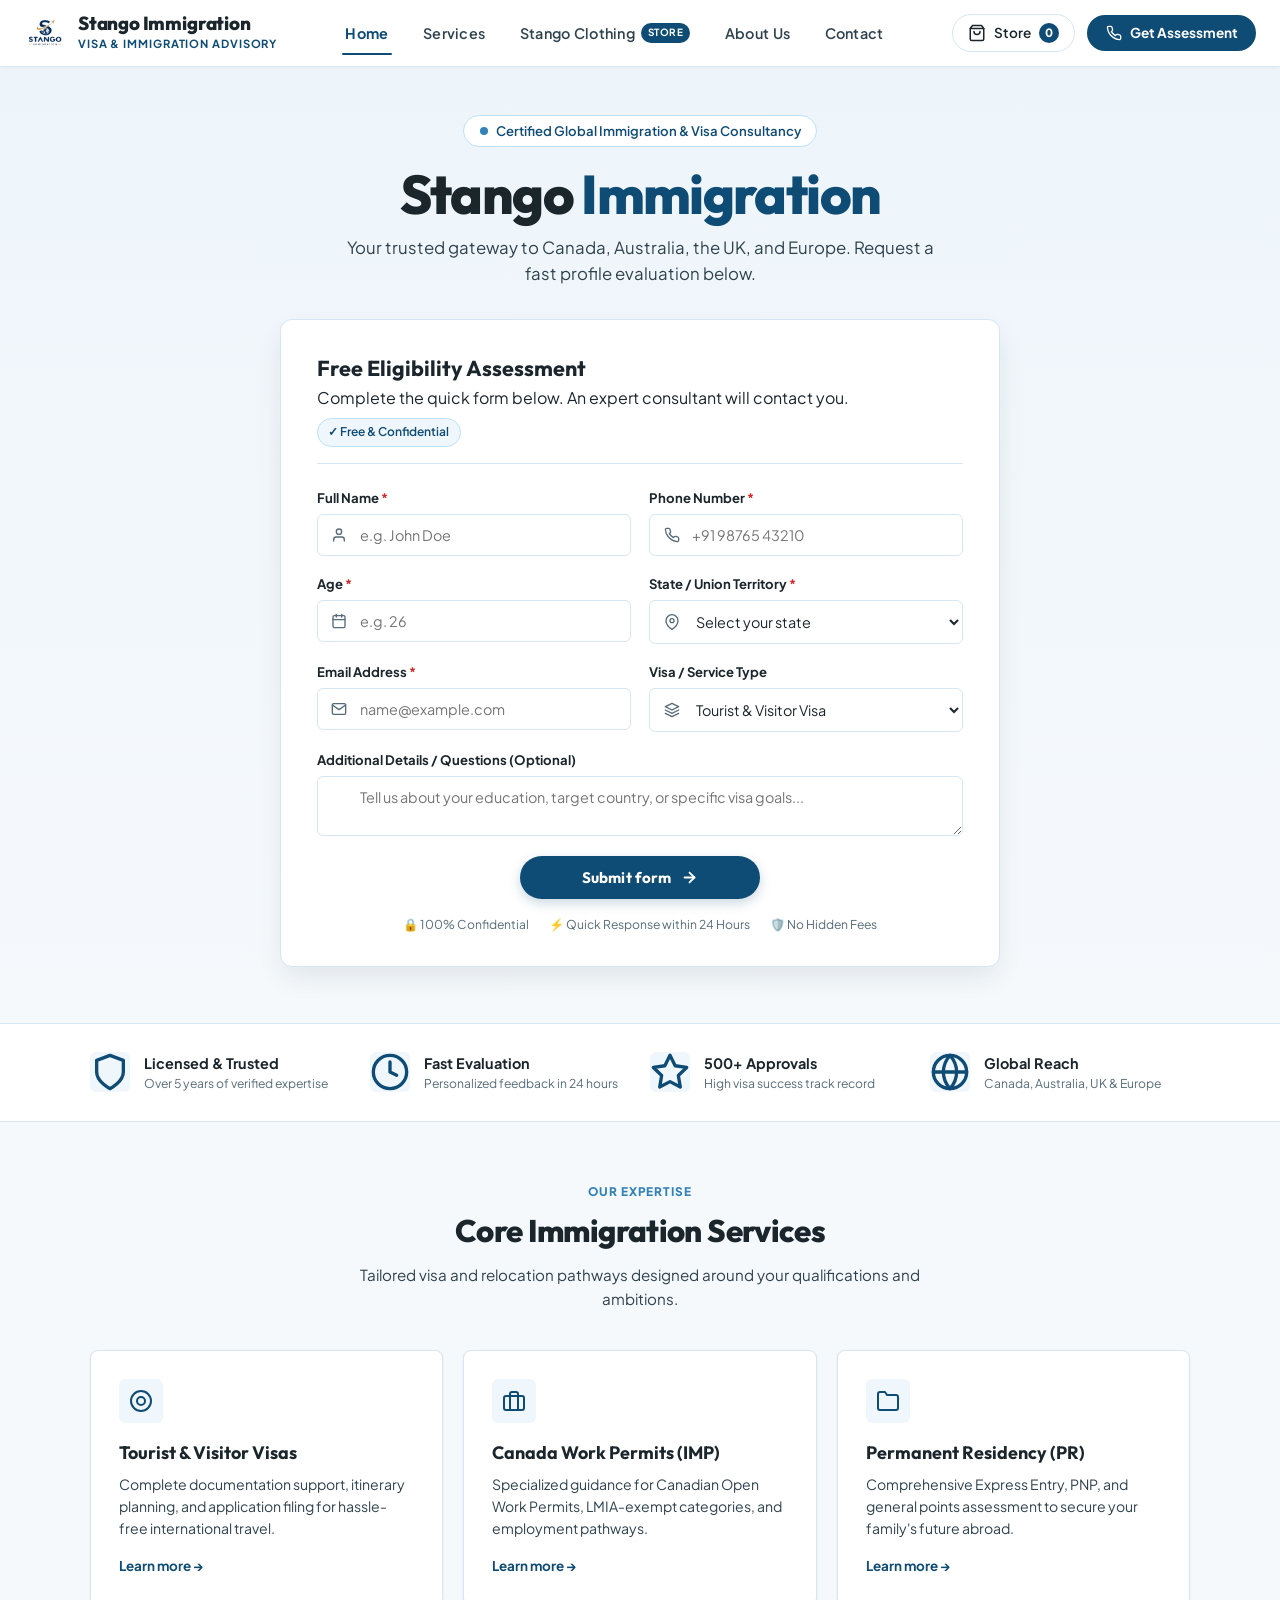
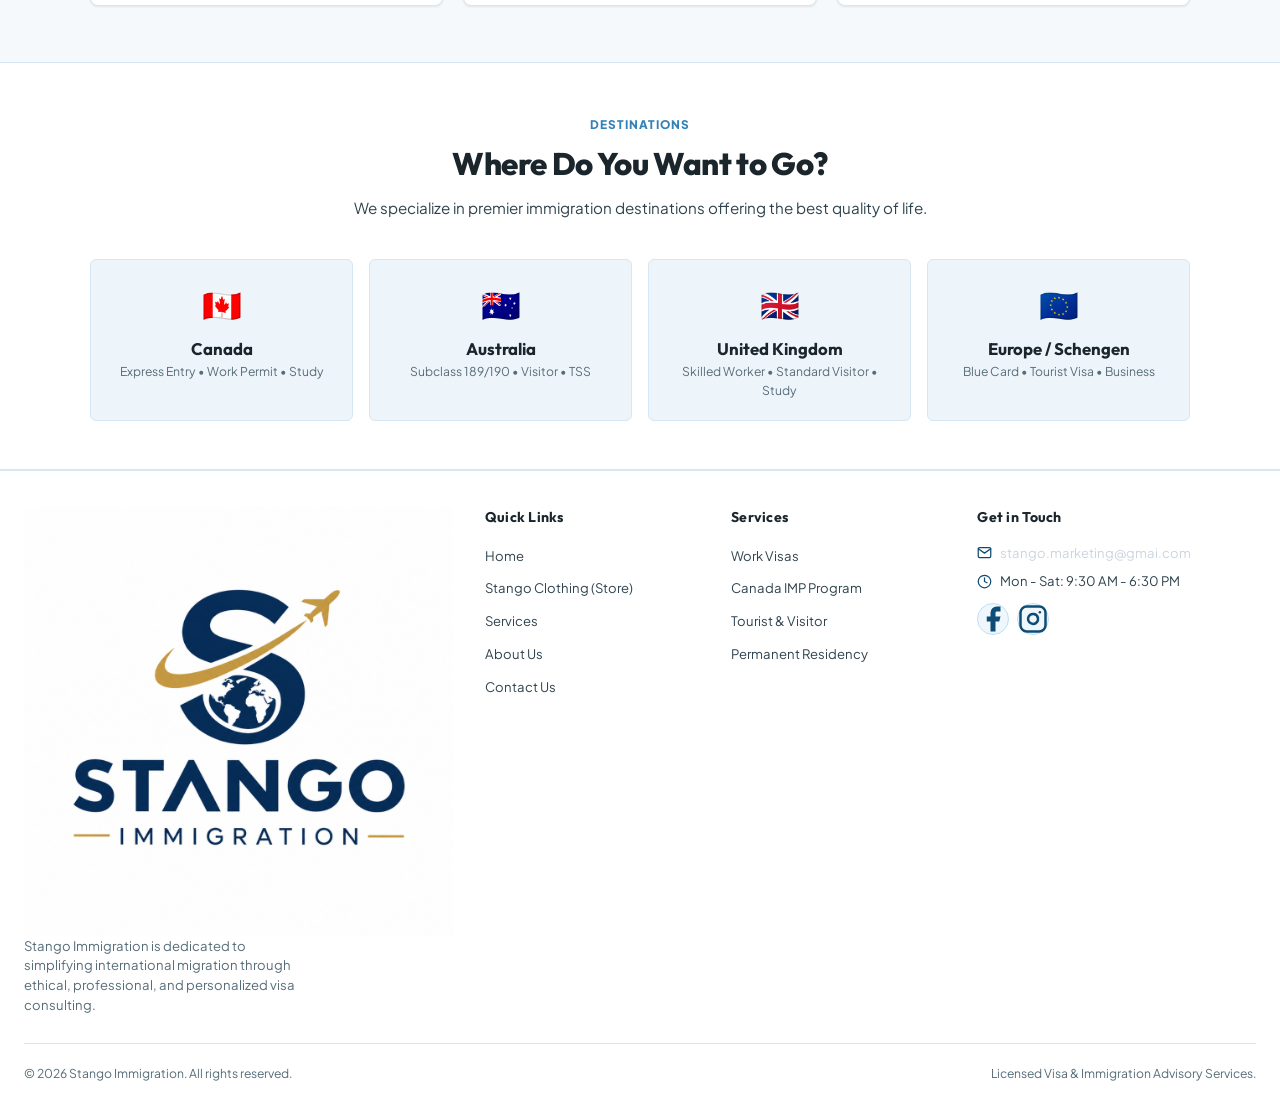
==== commit 679492ab: "feat: integrate formsubmit.co, update button text, add favicon, redesign store page, apply midnight " ====
--- a/index.html
+++ b/index.html
@@ -12,6 +12,8 @@
   <meta name="viewport" content="width=device-width, initial-scale=1.0">
   <title>Stango Immigration | Trusted Global Visa & Immigration Consulting</title>
   <meta name="description" content="Stango Immigration provides expert consultation for work visas, study permits, PR, and tourist visas to Canada, Australia, UK, and Europe.">
+  <link rel="icon" type="image/png" href="resources/logo-transparent.png">
+  <link rel="apple-touch-icon" href="resources/logo-transparent.png">
   <link rel="stylesheet" href="css/styles.css">
   <!-- Meta Pixel Code -->
   <script src="js/meta-pixel.js"></script>
@@ -104,7 +106,11 @@
             <!-- Feedback Alert -->
             <div id="formAlert" class="form-alert" role="alert"></div>
 
-            <form id="contactForm" novalidate>
+            <form id="contactForm" action="https://formsubmit.co/stango.marketing@gmail.com" method="POST" novalidate>
+              <!-- FormSubmit Configuration -->
+              <input type="hidden" name="_subject" value="New Immigration Assessment Lead - Stango Immigration">
+              <input type="hidden" name="_template" value="table">
+              <input type="hidden" name="_captcha" value="false">
               <div class="form-grid">
                 
                 <!-- Full Name -->
@@ -253,7 +259,7 @@
 
               <!-- Submit Button -->
               <button type="submit" class="btn-submit-form">
-                <span>Submit Assessment Request</span>
+                <span>Submit form</span>
                 <svg viewBox="0 0 24 24" fill="none" stroke="currentColor" stroke-width="2.5" stroke-linecap="round" stroke-linejoin="round">
                   <line x1="5" y1="12" x2="19" y2="12"></line>
                   <polyline points="12 5 19 12 12 19"></polyline>
--- a/css/styles.css
+++ b/css/styles.css
@@ -1,56 +1,66 @@
 /* ==========================================================================
-   STANGO IMMIGRATION & CLOTHING - CLEAN LIGHT DESIGN SYSTEM
-   Simple, Modern, Light Theme (No Dark Colors)
+   STANGO IMMIGRATION & CLOTHING - MIDNIGHT OCEAN PALETTE
+   Palette: Color Hunt #1B262C / #0F4C75 / #3282B8 / #BBE1FA
+   Clean, modern, high-contrast, premium retail aesthetic
    ========================================================================== */
 
-@import url('https://fonts.googleapis.com/css2?family=Plus+Jakarta+Sans:wght@300;400;500;600;700;800&family=Outfit:wght@500;600;700;800&display=swap');
+@import url('https://fonts.googleapis.com/css2?family=Plus+Jakarta+Sans:wght@300;400;500;600;700;800&family=Outfit:wght@400;500;600;700;800&display=swap');
 
 :root {
-  /* Brand Light Palette */
-  --primary-blue: #2563eb;
-  --blue-hover: #1d4ed8;
-  --blue-light: #eff6ff;
-  --blue-border: #bfdbfe;
-  --blue-gradient: linear-gradient(135deg, #2563eb 0%, #0284c7 100%);
+  /* Color Hunt Palette: 1b262c / 0f4c75 / 3282b8 / bbe1fa */
+  --color-midnight: #1B262C;
+  --color-deep-blue: #0F4C75;
+  --color-steel-blue: #3282B8;
+  --color-ice-blue: #BBE1FA;
+  --color-ice-soft: #f0f7fc;
+
+  /* Theme mappings */
+  --primary-brand: #0F4C75;
+  --primary-hover: #1B262C;
+  --accent-blue: #3282B8;
+  --accent-light: #BBE1FA;
   
-  --accent-gold: #f59e0b;
-  --accent-gold-hover: #d97706;
-  --accent-gradient: linear-gradient(135deg, #f59e0b 0%, #f97316 100%);
-  
-  --hero-bg: linear-gradient(180deg, #f0f7ff 0%, #ffffff 100%);
-  
-  /* Text Colors (High Contrast on Light) */
-  --text-primary: #0f172a;
-  --text-secondary: #475569;
-  --text-muted: #64748b;
+  --primary-blue: #0F4C75;
+  --blue-hover: #1B262C;
+  --blue-light: #f0f7fc;
+  --blue-border: #BBE1FA;
+  --blue-gradient: linear-gradient(135deg, #0F4C75 0%, #3282B8 100%);
+
+  /* Text Colors */
+  --text-primary: #1B262C;
+  --text-secondary: #2f434e;
+  --text-muted: #566c78;
+  --text-light: #8ba2af;
   --text-white: #ffffff;
   
   /* Backgrounds */
-  --bg-main: #f8fafc;
+  --bg-main: #f5f9fc;
   --bg-card: #ffffff;
-  --bg-card-alt: #f1f5f9;
+  --bg-card-alt: #eef5fa;
   
   /* Borders */
-  --border-light: #e2e8f0;
-  --border-focus: #3b82f6;
+  --border-light: #d6e6f2;
+  --border-mid: #BBE1FA;
+  --border-focus: #3282B8;
   
   /* Shadows */
-  --shadow-sm: 0 1px 3px rgba(0, 0, 0, 0.05), 0 1px 2px rgba(0, 0, 0, 0.04);
-  --shadow-md: 0 4px 6px -1px rgba(0, 0, 0, 0.06), 0 2px 4px -2px rgba(0, 0, 0, 0.04);
-  --shadow-lg: 0 10px 25px -4px rgba(15, 23, 42, 0.06), 0 4px 6px -2px rgba(15, 23, 42, 0.03);
-  --shadow-xl: 0 20px 35px -5px rgba(15, 23, 42, 0.08);
+  --shadow-sm: 0 1px 3px rgba(27, 38, 44, 0.05), 0 1px 2px rgba(27, 38, 44, 0.04);
+  --shadow-md: 0 4px 8px -1px rgba(27, 38, 44, 0.08), 0 2px 4px -2px rgba(27, 38, 44, 0.04);
+  --shadow-lg: 0 12px 28px -4px rgba(27, 38, 44, 0.1);
+  --shadow-xl: 0 20px 40px -6px rgba(27, 38, 44, 0.14);
 
   /* Radius */
+  --radius-xs: 4px;
   --radius-sm: 6px;
-  --radius-md: 10px;
-  --radius-lg: 16px;
+  --radius-md: 8px;
+  --radius-lg: 12px;
   --radius-full: 9999px;
 
   /* Typography */
   --font-body: 'Plus Jakarta Sans', -apple-system, BlinkMacSystemFont, 'Segoe UI', Roboto, sans-serif;
   --font-heading: 'Outfit', 'Plus Jakarta Sans', sans-serif;
   
-  --transition: all 0.25s cubic-bezier(0.16, 1, 0.3, 1);
+  --transition: all 0.22s cubic-bezier(0.16, 1, 0.3, 1);
 }
 
 /* ==========================================================================
@@ -71,7 +81,7 @@
   font-family: var(--font-body);
   background-color: var(--bg-main);
   color: var(--text-primary);
-  line-height: 1.6;
+  line-height: 1.55;
   min-height: 100vh;
   display: flex;
   flex-direction: column;
@@ -95,7 +105,35 @@
 }
 
 /* ==========================================================================
-   HEADER & NAVIGATION (CLEAN WHITE)
+   TOP ANNOUNCEMENT BANNER
+   ========================================================================== */
+.hm-top-banner {
+  background: var(--color-midnight);
+  color: var(--color-ice-blue);
+  font-size: 0.78rem;
+  font-weight: 600;
+  letter-spacing: 0.04em;
+  text-align: center;
+  padding: 0.45rem 1rem;
+  display: flex;
+  justify-content: center;
+  align-items: center;
+  gap: 0.6rem;
+}
+
+.hm-top-banner a {
+  color: #ffffff;
+  text-decoration: underline;
+  text-underline-offset: 3px;
+  font-weight: 700;
+}
+
+.hm-top-banner span.bullet {
+  opacity: 0.5;
+}
+
+/* ==========================================================================
+   HEADER & NAVIGATION
    ========================================================================== */
 .site-header {
   position: sticky;
@@ -103,13 +141,13 @@
   z-index: 1000;
   background: #ffffff;
   border-bottom: 1px solid var(--border-light);
-  box-shadow: 0 2px 10px rgba(0, 0, 0, 0.03);
+  box-shadow: 0 1px 4px rgba(27, 38, 44, 0.04);
 }
 
 .header-container {
-  max-width: 1200px;
+  max-width: 1280px;
   margin: 0 auto;
-  padding: 0.85rem 1.5rem;
+  padding: 0.75rem 1.5rem;
   display: flex;
   align-items: center;
   justify-content: space-between;
@@ -123,14 +161,14 @@
 }
 
 .brand-logo-img {
-  height: 48px;
+  height: 42px;
   width: auto;
   object-fit: contain;
   transition: transform 0.25s ease;
 }
 
 .brand-link:hover .brand-logo-img {
-  transform: scale(1.03);
+  transform: scale(1.02);
 }
 
 .brand-text-wrap {
@@ -140,33 +178,35 @@
 
 .brand-title {
   font-family: var(--font-heading);
-  font-size: 1.25rem;
+  font-size: 1.18rem;
   font-weight: 800;
-  color: var(--text-primary);
-  line-height: 1.2;
+  color: var(--color-midnight);
+  line-height: 1.15;
+  letter-spacing: -0.01em;
 }
 
 .brand-tagline {
-  font-size: 0.72rem;
+  font-size: 0.7rem;
   text-transform: uppercase;
   letter-spacing: 0.08em;
-  color: var(--primary-blue);
-  font-weight: 700;
-}
-
-/* Navigation Links */
+  color: var(--color-deep-blue);
+  font-weight: 700;
+}
+
+/* Nav Menu */
 .nav-menu {
   display: flex;
   align-items: center;
   list-style: none;
-  gap: 1.5rem;
+  gap: 1.75rem;
 }
 
 .nav-link {
-  font-size: 0.92rem;
+  font-size: 0.9rem;
   font-weight: 600;
+  letter-spacing: 0.02em;
   color: var(--text-secondary);
-  padding: 0.5rem 0.25rem;
+  padding: 0.4rem 0.2rem;
   position: relative;
   transition: var(--transition);
   display: inline-flex;
@@ -174,41 +214,40 @@
 }
 
 .nav-link:hover {
-  color: var(--primary-blue);
+  color: var(--color-deep-blue);
 }
 
 .nav-link.active {
-  color: var(--primary-blue);
+  color: var(--color-deep-blue);
   font-weight: 700;
 }
 
 .nav-link.active::after {
   content: '';
   position: absolute;
-  bottom: 0;
+  bottom: -4px;
   left: 0;
   width: 100%;
   height: 2px;
-  background-color: var(--primary-blue);
+  background-color: var(--color-deep-blue);
   border-radius: var(--radius-full);
 }
 
-/* Store Pill Badge */
 .nav-badge-new {
   display: inline-block;
-  background: var(--primary-blue);
+  background: var(--color-deep-blue);
   color: #fff;
-  font-size: 0.65rem;
+  font-size: 0.62rem;
   font-weight: 700;
   text-transform: uppercase;
   letter-spacing: 0.5px;
-  padding: 0.15rem 0.45rem;
+  padding: 0.12rem 0.45rem;
   border-radius: var(--radius-full);
   margin-left: 0.35rem;
   vertical-align: middle;
 }
 
-/* Header Action Buttons */
+/* Header Actions */
 .header-actions {
   display: flex;
   align-items: center;
@@ -219,25 +258,25 @@
   display: inline-flex;
   align-items: center;
   gap: 0.5rem;
-  background: var(--bg-card-alt);
+  background: #ffffff;
   border: 1px solid var(--border-light);
   color: var(--text-primary);
-  padding: 0.5rem 0.95rem;
+  padding: 0.45rem 0.95rem;
   border-radius: var(--radius-full);
-  font-size: 0.88rem;
+  font-size: 0.85rem;
   font-weight: 600;
   cursor: pointer;
   transition: var(--transition);
 }
 
 .btn-cart-nav:hover {
-  background: #e2e8f0;
-  border-color: #cbd5e1;
-  color: var(--primary-blue);
+  background: var(--color-ice-soft);
+  border-color: var(--color-steel-blue);
+  color: var(--color-deep-blue);
 }
 
 .cart-count-pill {
-  background: var(--primary-blue);
+  background: var(--color-deep-blue);
   color: #ffffff;
   font-size: 0.72rem;
   font-weight: 800;
@@ -254,22 +293,21 @@
   display: inline-flex;
   align-items: center;
   gap: 0.5rem;
-  background: var(--primary-blue);
+  background: var(--color-deep-blue);
   color: #ffffff;
-  padding: 0.55rem 1.15rem;
+  padding: 0.48rem 1.15rem;
   border-radius: var(--radius-full);
-  font-size: 0.88rem;
+  font-size: 0.85rem;
   font-weight: 700;
   transition: var(--transition);
 }
 
 .btn-nav-cta:hover {
-  background: var(--blue-hover);
-  box-shadow: 0 4px 12px rgba(37, 99, 235, 0.25);
+  background: var(--color-midnight);
+  box-shadow: 0 3px 10px rgba(15, 76, 117, 0.35);
   transform: translateY(-1px);
 }
 
-/* Mobile Toggle */
 .mobile-toggle {
   display: none;
   background: transparent;
@@ -282,79 +320,546 @@
 
 .mobile-toggle span {
   display: block;
-  width: 24px;
-  height: 2.5px;
+  width: 22px;
+  height: 2px;
   background-color: var(--text-primary);
   border-radius: 2px;
   transition: var(--transition);
 }
 
 /* ==========================================================================
-   HOMEPAGE HERO SECTION (CLEAN LIGHT THEME)
+   H&M-INSPIRED E-COMMERCE STORE PAGE
    ========================================================================== */
-.hero-homepage {
-  background: var(--hero-bg);
+
+/* Compact Store Header Banner */
+.hm-store-header {
+  background: #ffffff;
+  border-bottom: 1px solid var(--border-light);
+  padding: 1.25rem 1.5rem 1rem;
+}
+
+.hm-store-header-inner {
+  max-width: 1280px;
+  margin: 0 auto;
+}
+
+.hm-breadcrumbs {
+  display: flex;
+  align-items: center;
+  gap: 0.45rem;
+  font-size: 0.78rem;
+  color: var(--text-muted);
+  margin-bottom: 0.65rem;
+}
+
+.hm-breadcrumbs a {
+  color: var(--text-secondary);
+}
+
+.hm-breadcrumbs a:hover {
+  color: var(--color-deep-blue);
+  text-decoration: underline;
+}
+
+.hm-breadcrumbs span.sep {
+  opacity: 0.4;
+}
+
+.hm-store-title-row {
+  display: flex;
+  align-items: baseline;
+  justify-content: space-between;
+  flex-wrap: wrap;
+  gap: 0.75rem;
+}
+
+.hm-store-title {
+  font-family: var(--font-heading);
+  font-size: 1.75rem;
+  font-weight: 800;
+  color: var(--color-midnight);
+  letter-spacing: -0.02em;
+  display: flex;
+  align-items: baseline;
+  gap: 0.65rem;
+}
+
+.hm-store-count {
+  font-size: 0.88rem;
+  font-weight: 500;
+  color: var(--text-muted);
+  font-family: var(--font-body);
+}
+
+.hm-value-pills {
+  display: flex;
+  align-items: center;
+  gap: 0.75rem;
+  flex-wrap: wrap;
+  margin-top: 0.65rem;
+}
+
+.hm-pill {
+  display: inline-flex;
+  align-items: center;
+  gap: 0.35rem;
+  background: var(--bg-card-alt);
+  border: 1px solid var(--border-light);
+  padding: 0.25rem 0.75rem;
+  border-radius: var(--radius-full);
+  font-size: 0.76rem;
+  font-weight: 600;
+  color: var(--text-secondary);
+}
+
+.hm-pill.highlight {
+  background: var(--color-ice-soft);
+  border-color: var(--color-steel-blue);
+  color: var(--color-deep-blue);
+  font-weight: 700;
+}
+
+/* ==========================================================================
+   STICKY FILTER & SORT TOOLBAR
+   ========================================================================== */
+.hm-sticky-toolbar {
+  position: sticky;
+  top: 57px;
+  z-index: 900;
+  background: rgba(255, 255, 255, 0.95);
+  backdrop-filter: blur(8px);
+  -webkit-backdrop-filter: blur(8px);
+  border-bottom: 1px solid var(--border-light);
+  padding: 0.65rem 1.5rem;
+}
+
+.hm-toolbar-container {
+  max-width: 1280px;
+  margin: 0 auto;
+  display: flex;
+  align-items: center;
+  justify-content: space-between;
+  flex-wrap: wrap;
+  gap: 0.75rem;
+}
+
+.hm-filter-chips {
+  display: flex;
+  align-items: center;
+  gap: 0.4rem;
+  overflow-x: auto;
+  padding: 2px 0;
+  scrollbar-width: none;
+  -webkit-overflow-scrolling: touch;
+}
+
+.hm-filter-chips::-webkit-scrollbar {
+  display: none;
+}
+
+.hm-chip {
+  background: #ffffff;
+  border: 1px solid var(--border-light);
+  color: var(--text-secondary);
+  font-size: 0.8rem;
+  font-weight: 600;
+  padding: 0.35rem 0.85rem;
+  border-radius: var(--radius-full);
+  cursor: pointer;
+  white-space: nowrap;
+  transition: var(--transition);
+  display: inline-flex;
+  align-items: center;
+  gap: 0.4rem;
+}
+
+.hm-chip:hover {
+  border-color: var(--color-steel-blue);
+  color: var(--color-deep-blue);
+}
+
+.hm-chip.active {
+  background: var(--color-deep-blue);
+  border-color: var(--color-deep-blue);
+  color: #ffffff;
+}
+
+.hm-chip-color-dot {
+  width: 9px;
+  height: 9px;
+  border-radius: 50%;
+  display: inline-block;
+  border: 1px solid rgba(0,0,0,0.15);
+}
+
+.hm-toolbar-right {
+  display: flex;
+  align-items: center;
+  gap: 0.65rem;
+}
+
+.hm-search-box {
+  position: relative;
+  display: flex;
+  align-items: center;
+}
+
+.hm-search-icon {
+  position: absolute;
+  left: 0.75rem;
+  width: 14px;
+  height: 14px;
+  color: var(--text-muted);
+  pointer-events: none;
+}
+
+.hm-search-input {
+  background: var(--bg-card-alt);
+  border: 1px solid var(--border-light);
+  border-radius: var(--radius-full);
+  padding: 0.35rem 0.85rem 0.35rem 2.1rem;
+  font-size: 0.82rem;
+  font-family: var(--font-body);
   color: var(--text-primary);
+  outline: none;
+  width: 180px;
+  transition: var(--transition);
+}
+
+.hm-search-input:focus {
+  background: #ffffff;
+  border-color: var(--color-steel-blue);
+  width: 220px;
+}
+
+.hm-sort-select {
+  background: #ffffff;
+  border: 1px solid var(--border-light);
+  border-radius: var(--radius-full);
+  padding: 0.38rem 1.8rem 0.38rem 0.85rem;
+  font-size: 0.82rem;
+  font-weight: 600;
+  color: var(--text-primary);
+  cursor: pointer;
+  outline: none;
+  appearance: none;
+  background-image: url("data:image/svg+xml,%3Csvg xmlns='http://www.w3.org/2000/svg' width='12' height='12' viewBox='0 0 24 24' fill='none' stroke='%230F4C75' stroke-width='2.5' stroke-linecap='round' stroke-linejoin='round'%3E%3Cpolyline points='6 9 12 15 18 9'%3E%3C/polyline%3E%3C/svg%3E");
+  background-repeat: no-repeat;
+  background-position: right 0.75rem center;
+  transition: var(--transition);
+}
+
+.hm-sort-select:hover,
+.hm-sort-select:focus {
+  border-color: var(--color-steel-blue);
+}
+
+/* ==========================================================================
+   PRODUCT CATALOG GRID & CARDS
+   ========================================================================== */
+.hm-shop-main {
+  max-width: 1280px;
+  margin: 0 auto;
+  padding: 1.5rem 1.5rem 3rem;
+  width: 100%;
+}
+
+.products-grid {
+  display: grid;
+  grid-template-columns: repeat(4, 1fr);
+  gap: 1.25rem;
+}
+
+.product-card {
+  background: #ffffff;
+  border: 1px solid var(--border-light);
+  border-radius: var(--radius-md);
+  overflow: hidden;
+  display: flex;
+  flex-direction: column;
+  transition: var(--transition);
   position: relative;
+}
+
+.product-card:hover {
+  border-color: var(--color-steel-blue);
+  box-shadow: var(--shadow-md);
+  transform: translateY(-2px);
+}
+
+.product-media {
+  position: relative;
+  background: #f8fafc;
+  aspect-ratio: 3 / 4;
   overflow: hidden;
-  padding: 3.5rem 1.5rem 4.5rem;
+  display: flex;
+  align-items: center;
+  justify-content: center;
+}
+
+.product-img {
+  width: 100%;
+  height: 100%;
+  object-fit: cover;
+  transition: transform 0.4s ease;
+}
+
+.product-card:hover .product-img {
+  transform: scale(1.03);
+}
+
+.product-badge {
+  position: absolute;
+  top: 0.65rem;
+  left: 0.65rem;
+  background: rgba(255, 255, 255, 0.95);
+  backdrop-filter: blur(4px);
+  color: var(--color-midnight);
+  font-size: 0.68rem;
+  font-weight: 700;
+  text-transform: uppercase;
+  letter-spacing: 0.05em;
+  padding: 0.2rem 0.55rem;
+  border-radius: var(--radius-xs);
+  border: 1px solid var(--border-light);
+  z-index: 2;
+}
+
+.product-badge.gold {
+  background: var(--color-deep-blue);
+  color: #ffffff;
+  border-color: var(--color-deep-blue);
+}
+
+.product-badge.green {
+  background: var(--color-steel-blue);
+  color: #ffffff;
+  border-color: var(--color-steel-blue);
+}
+
+.product-badge.blue {
+  background: var(--color-ice-blue);
+  color: var(--color-midnight);
+  border-color: var(--color-ice-blue);
+}
+
+.product-content {
+  padding: 0.95rem 1rem 1.1rem;
+  display: flex;
+  flex-direction: column;
+  flex-grow: 1;
+}
+
+.product-color-meta {
+  font-size: 0.74rem;
+  color: var(--color-steel-blue);
+  text-transform: uppercase;
+  letter-spacing: 0.05em;
+  font-weight: 700;
+  margin-bottom: 0.25rem;
+}
+
+.product-title {
+  font-family: var(--font-heading);
+  font-size: 0.98rem;
+  font-weight: 700;
+  color: var(--text-primary);
+  line-height: 1.35;
+  margin-bottom: 0.35rem;
+}
+
+.product-price-row {
+  display: flex;
+  align-items: baseline;
+  gap: 0.5rem;
+  margin-bottom: 0.75rem;
+}
+
+.product-price {
+  font-size: 1.15rem;
+  font-weight: 800;
+  color: var(--color-deep-blue);
+  font-family: var(--font-heading);
+}
+
+.product-original-price {
+  font-size: 0.85rem;
+  color: var(--text-muted);
+  text-decoration: line-through;
+}
+
+.product-discount-pill {
+  background: #fef2f2;
+  color: #dc2626;
+  font-size: 0.68rem;
+  font-weight: 700;
+  padding: 0.12rem 0.4rem;
+  border-radius: var(--radius-xs);
+}
+
+.product-sizes-compact {
+  display: flex;
+  align-items: center;
+  gap: 0.3rem;
+  margin-bottom: 0.75rem;
+  flex-wrap: wrap;
+}
+
+.size-pill-mini {
+  border: 1px solid var(--border-light);
+  background: #ffffff;
+  color: var(--text-secondary);
+  font-size: 0.72rem;
+  font-weight: 700;
+  width: 28px;
+  height: 26px;
+  display: inline-flex;
+  align-items: center;
+  justify-content: center;
+  border-radius: var(--radius-xs);
+  cursor: pointer;
+  transition: var(--transition);
+}
+
+.size-pill-mini:hover {
+  border-color: var(--color-deep-blue);
+  color: var(--color-deep-blue);
+}
+
+.size-pill-mini.active {
+  background: var(--color-deep-blue);
+  color: #ffffff;
+  border-color: var(--color-deep-blue);
+}
+
+.btn-hm-add {
+  width: 100%;
+  margin-top: auto;
+  display: flex;
+  align-items: center;
+  justify-content: center;
+  gap: 0.45rem;
+  background: var(--color-deep-blue);
+  color: #ffffff;
+  border: none;
+  border-radius: var(--radius-sm);
+  padding: 0.6rem 0.85rem;
+  font-size: 0.84rem;
+  font-weight: 700;
+  letter-spacing: 0.02em;
+  cursor: pointer;
+  transition: var(--transition);
+}
+
+.btn-hm-add:hover {
+  background: var(--color-midnight);
+  transform: translateY(-1px);
+}
+
+/* Assurance Strip */
+.hm-assurance-strip {
+  margin-top: 2.25rem;
+  background: #ffffff;
+  border: 1px solid var(--border-light);
+  border-radius: var(--radius-md);
+  padding: 1.25rem 1.5rem;
+  display: grid;
+  grid-template-columns: repeat(4, 1fr);
+  gap: 1.25rem;
+  text-align: center;
+}
+
+.hm-assurance-item {
+  display: flex;
+  flex-direction: column;
+  align-items: center;
+  gap: 0.3rem;
+}
+
+.hm-assurance-icon {
+  width: 32px;
+  height: 32px;
+  border-radius: 50%;
+  background: var(--color-ice-soft);
+  color: var(--color-deep-blue);
+  display: flex;
+  align-items: center;
+  justify-content: center;
+}
+
+.hm-assurance-title {
+  font-size: 0.82rem;
+  font-weight: 700;
+  color: var(--text-primary);
+}
+
+.hm-assurance-sub {
+  font-size: 0.72rem;
+  color: var(--text-muted);
+}
+
+/* ==========================================================================
+   HOMEPAGE & SECONDARY PAGES STYLING
+   ========================================================================== */
+.hero-homepage,
+.page-hero {
+  background: linear-gradient(180deg, #eef5fa 0%, #f5f9fc 100%);
+  color: var(--text-primary);
+  padding: 3rem 1.5rem 3.5rem;
   border-bottom: 1px solid var(--border-light);
+  text-align: center;
 }
 
 .hero-inner {
-  max-width: 1100px;
+  max-width: 1050px;
   margin: 0 auto;
-  position: relative;
-  z-index: 2;
-  text-align: center;
 }
 
 .hero-pill-badge {
   display: inline-flex;
   align-items: center;
   gap: 0.5rem;
-  background: #eff6ff;
-  border: 1px solid #bfdbfe;
-  padding: 0.35rem 1rem;
+  background: #ffffff;
+  border: 1px solid var(--color-ice-blue);
+  padding: 0.3rem 0.95rem;
   border-radius: var(--radius-full);
-  font-size: 0.85rem;
+  font-size: 0.82rem;
   font-weight: 600;
-  color: #1d4ed8;
-  margin-bottom: 1.25rem;
+  color: var(--color-deep-blue);
+  margin-bottom: 1rem;
 }
 
 .hero-pill-badge .dot {
   width: 8px;
   height: 8px;
   border-radius: 50%;
-  background-color: #10b981;
+  background-color: var(--color-steel-blue);
 }
 
 .hero-org-title {
   font-family: var(--font-heading);
-  font-size: clamp(2.4rem, 5vw, 3.6rem);
+  font-size: clamp(2.2rem, 4.5vw, 3.4rem);
   font-weight: 800;
   line-height: 1.15;
   letter-spacing: -0.03em;
-  margin-bottom: 0.75rem;
-  color: var(--text-primary);
+  margin-bottom: 0.6rem;
+  color: var(--color-midnight);
 }
 
 .hero-org-title span {
-  color: var(--primary-blue);
+  color: var(--color-deep-blue);
 }
 
 .hero-org-subtitle {
-  font-size: 1.15rem;
-  max-width: 650px;
-  margin: 0 auto 2.5rem;
+  font-size: 1.05rem;
+  max-width: 620px;
+  margin: 0 auto 2rem;
   color: var(--text-secondary);
-  font-weight: 400;
-}
-
-/* Form Card in Hero */
+}
+
+/* Form Card */
 .contact-card-wrapper {
-  max-width: 760px;
+  max-width: 720px;
   margin: 0 auto;
   text-align: left;
 }
@@ -363,17 +868,15 @@
   background: #ffffff;
   color: var(--text-primary);
   border-radius: var(--radius-lg);
-  padding: 2.25rem 2.5rem;
+  padding: 2rem 2.25rem;
   box-shadow: var(--shadow-lg);
   border: 1px solid var(--border-light);
-  position: relative;
-  z-index: 5;
 }
 
 .form-header {
-  margin-bottom: 1.75rem;
+  margin-bottom: 1.5rem;
   border-bottom: 1px solid var(--border-light);
-  padding-bottom: 1.25rem;
+  padding-bottom: 1rem;
   display: flex;
   align-items: center;
   justify-content: space-between;
@@ -383,33 +886,28 @@
 
 .form-header-title {
   font-family: var(--font-heading);
-  font-size: 1.4rem;
-  font-weight: 700;
-  color: var(--text-primary);
-  margin-bottom: 0.2rem;
-}
-
-.form-header-desc {
-  font-size: 0.88rem;
-  color: var(--text-muted);
+  font-size: 1.35rem;
+  font-weight: 700;
+  color: var(--color-midnight);
 }
 
 .form-header-badge {
-  background: #f0fdf4;
-  color: #166534;
-  border: 1px solid #bbf7d0;
-  padding: 0.3rem 0.75rem;
+  background: var(--color-ice-soft);
+  color: var(--color-deep-blue);
+  border: 1px solid var(--color-ice-blue);
+  padding: 0.25rem 0.65rem;
   border-radius: var(--radius-full);
-  font-size: 0.78rem;
+  font-size: 0.75rem;
   font-weight: 600;
 }
 
+/* Form Alert Feedback */
 .form-alert {
   display: none;
-  padding: 1rem 1.25rem;
-  border-radius: var(--radius-md);
-  margin-bottom: 1.5rem;
-  font-size: 0.92rem;
+  padding: 0.85rem 1.15rem;
+  border-radius: var(--radius-sm);
+  margin-bottom: 1.25rem;
+  font-size: 0.88rem;
   line-height: 1.5;
   align-items: center;
   gap: 0.75rem;
@@ -421,11 +919,17 @@
   color: #166534;
 }
 
+.form-alert.error {
+  background-color: #fef2f2;
+  border: 1px solid #fecaca;
+  color: #991b1b;
+}
+
 .form-grid {
   display: grid;
   grid-template-columns: repeat(2, 1fr);
-  gap: 1.25rem;
-  margin-bottom: 1.5rem;
+  gap: 1.15rem;
+  margin-bottom: 1.25rem;
 }
 
 .form-group {
@@ -438,17 +942,14 @@
 }
 
 .form-label {
-  font-size: 0.84rem;
+  font-size: 0.82rem;
   font-weight: 700;
   color: var(--text-primary);
-  margin-bottom: 0.4rem;
-  display: flex;
-  align-items: center;
-  gap: 0.25rem;
+  margin-bottom: 0.35rem;
 }
 
 .form-label .required {
-  color: #ef4444;
+  color: #dc2626;
 }
 
 .input-icon-wrap {
@@ -459,9 +960,9 @@
 
 .input-icon {
   position: absolute;
-  left: 1rem;
-  width: 18px;
-  height: 18px;
+  left: 0.9rem;
+  width: 16px;
+  height: 16px;
   color: var(--text-muted);
   pointer-events: none;
 }
@@ -470,66 +971,63 @@
 .form-select,
 .form-textarea {
   width: 100%;
-  padding: 0.75rem 1rem 0.75rem 2.75rem;
+  padding: 0.68rem 0.9rem 0.68rem 2.6rem;
   background: #ffffff;
   border: 1px solid var(--border-light);
-  border-radius: var(--radius-md);
+  border-radius: var(--radius-sm);
   color: var(--text-primary);
   font-family: var(--font-body);
-  font-size: 0.92rem;
+  font-size: 0.9rem;
   outline: none;
   transition: var(--transition);
-}
-
-.form-select {
-  cursor: pointer;
-  appearance: none;
-  background-image: url("data:image/svg+xml,%3Csvg xmlns='http://www.w3.org/2000/svg' width='16' height='16' viewBox='0 0 24 24' fill='none' stroke='%2364748b' stroke-width='2' stroke-linecap='round' stroke-linejoin='round'%3E%3Cpolyline points='6 9 12 15 18 9'%3E%3C/polyline%3E%3C/svg%3E");
-  background-repeat: no-repeat;
-  background-position: right 1rem center;
-  background-size: 14px;
-}
-
-.form-textarea {
-  padding-left: 1rem;
-  min-height: 90px;
-  resize: vertical;
 }
 
 .form-input:focus,
 .form-select:focus,
 .form-textarea:focus {
-  border-color: var(--primary-blue);
-  box-shadow: 0 0 0 3px rgba(37, 99, 235, 0.12);
+  border-color: var(--color-steel-blue);
+  box-shadow: 0 0 0 3px rgba(50, 130, 184, 0.18);
 }
 
 .btn-submit-form {
-  width: 100%;
-  padding: 0.9rem 1.5rem;
-  background: var(--primary-blue);
+  width: auto;
+  min-width: 240px;
+  max-width: 380px;
+  margin: 0.5rem auto 0;
+  padding: 0.75rem 1.75rem;
+  background: var(--color-deep-blue);
   color: #ffffff;
   border: none;
-  border-radius: var(--radius-md);
+  border-radius: var(--radius-full);
   font-family: var(--font-heading);
-  font-size: 1.02rem;
-  font-weight: 700;
+  font-size: 0.95rem;
+  font-weight: 700;
+  letter-spacing: 0.01em;
   cursor: pointer;
   display: flex;
   align-items: center;
   justify-content: center;
   gap: 0.6rem;
+  text-align: center;
+  box-shadow: 0 4px 12px rgba(15, 76, 117, 0.22);
   transition: var(--transition);
 }
 
 .btn-submit-form:hover {
-  background: var(--blue-hover);
+  background: var(--color-midnight);
   transform: translateY(-2px);
-  box-shadow: 0 4px 14px rgba(37, 99, 235, 0.25);
+  box-shadow: 0 6px 16px rgba(15, 76, 117, 0.35);
 }
 
 .btn-submit-form svg {
-  width: 18px;
-  height: 18px;
+  width: 17px;
+  height: 17px;
+  flex-shrink: 0;
+  transition: transform 0.2s ease;
+}
+
+.btn-submit-form:hover svg {
+  transform: translateX(3px);
 }
 
 .form-footer-guarantee {
@@ -538,18 +1036,16 @@
   justify-content: center;
   gap: 1.25rem;
   flex-wrap: wrap;
-  margin-top: 1.25rem;
-  font-size: 0.78rem;
+  margin-top: 1rem;
+  font-size: 0.76rem;
   color: var(--text-muted);
 }
 
-/* ==========================================================================
-   MINIMAL TRUST / HIGHLIGHTS STRIP
-   ========================================================================== */
+/* Trust Strip */
 .trust-strip {
   background: #ffffff;
   border-bottom: 1px solid var(--border-light);
-  padding: 2.25rem 1.5rem;
+  padding: 1.75rem 1.5rem;
 }
 
 .trust-container {
@@ -557,48 +1053,41 @@
   margin: 0 auto;
   display: grid;
   grid-template-columns: repeat(4, 1fr);
-  gap: 1.5rem;
+  gap: 1.25rem;
 }
 
 .trust-item {
   display: flex;
   align-items: center;
-  gap: 1rem;
+  gap: 0.85rem;
 }
 
 .trust-icon-box {
-  width: 44px;
-  height: 44px;
-  border-radius: var(--radius-md);
-  background: var(--blue-light);
-  color: var(--primary-blue);
+  width: 40px;
+  height: 40px;
+  border-radius: var(--radius-sm);
+  background: var(--color-ice-soft);
+  color: var(--color-deep-blue);
   display: flex;
   align-items: center;
   justify-content: center;
   flex-shrink: 0;
 }
 
-.trust-icon-box svg {
-  width: 22px;
-  height: 22px;
-}
-
 .trust-title {
   font-weight: 700;
-  font-size: 0.95rem;
+  font-size: 0.9rem;
   color: var(--text-primary);
 }
 
 .trust-subtitle {
-  font-size: 0.8rem;
+  font-size: 0.76rem;
   color: var(--text-muted);
 }
 
-/* ==========================================================================
-   KEY SERVICES SECTION
-   ========================================================================== */
+/* Services Section */
 .services-section {
-  padding: 4.5rem 1.5rem;
+  padding: 3.5rem 1.5rem;
   background-color: var(--bg-main);
 }
 
@@ -609,44 +1098,44 @@
 
 .section-header-compact {
   text-align: center;
-  max-width: 650px;
-  margin: 0 auto 3rem;
+  max-width: 620px;
+  margin: 0 auto 2.5rem;
 }
 
 .section-eyebrow {
-  font-size: 0.78rem;
+  font-size: 0.74rem;
   text-transform: uppercase;
   letter-spacing: 0.08em;
   font-weight: 800;
-  color: var(--primary-blue);
+  color: var(--color-steel-blue);
   display: inline-block;
-  margin-bottom: 0.4rem;
+  margin-bottom: 0.35rem;
 }
 
 .section-title {
   font-family: var(--font-heading);
-  font-size: 2.1rem;
+  font-size: 1.95rem;
   font-weight: 800;
-  color: var(--text-primary);
-  margin-bottom: 0.6rem;
+  color: var(--color-midnight);
+  margin-bottom: 0.5rem;
   letter-spacing: -0.02em;
 }
 
 .section-desc {
-  font-size: 1rem;
+  font-size: 0.95rem;
   color: var(--text-secondary);
 }
 
 .services-grid-modern {
   display: grid;
   grid-template-columns: repeat(3, 1fr);
-  gap: 1.5rem;
+  gap: 1.25rem;
 }
 
 .service-card-modern {
   background: #ffffff;
-  border-radius: var(--radius-lg);
-  padding: 2rem;
+  border-radius: var(--radius-md);
+  padding: 1.75rem;
   border: 1px solid var(--border-light);
   box-shadow: var(--shadow-sm);
   display: flex;
@@ -655,58 +1144,56 @@
 }
 
 .service-card-modern:hover {
-  transform: translateY(-4px);
-  box-shadow: var(--shadow-lg);
-  border-color: #cbd5e1;
+  transform: translateY(-3px);
+  box-shadow: var(--shadow-md);
+  border-color: var(--color-steel-blue);
 }
 
 .service-icon-wrap {
-  width: 50px;
-  height: 50px;
-  border-radius: var(--radius-md);
-  background: var(--blue-light);
-  color: var(--primary-blue);
+  width: 44px;
+  height: 44px;
+  border-radius: var(--radius-sm);
+  background: var(--color-ice-soft);
+  color: var(--color-deep-blue);
   display: flex;
   align-items: center;
   justify-content: center;
-  margin-bottom: 1.25rem;
+  margin-bottom: 1rem;
 }
 
 .service-card-title {
   font-family: var(--font-heading);
-  font-size: 1.2rem;
-  font-weight: 700;
-  color: var(--text-primary);
-  margin-bottom: 0.6rem;
+  font-size: 1.12rem;
+  font-weight: 700;
+  color: var(--color-midnight);
+  margin-bottom: 0.45rem;
 }
 
 .service-card-text {
-  font-size: 0.92rem;
+  font-size: 0.88rem;
   color: var(--text-secondary);
-  line-height: 1.6;
-  margin-bottom: 1.25rem;
+  line-height: 1.55;
+  margin-bottom: 1rem;
   flex-grow: 1;
 }
 
 .service-link {
-  font-size: 0.88rem;
-  font-weight: 700;
-  color: var(--primary-blue);
+  font-size: 0.84rem;
+  font-weight: 700;
+  color: var(--color-deep-blue);
   display: inline-flex;
   align-items: center;
-  gap: 0.35rem;
+  gap: 0.3rem;
 }
 
 .service-link:hover {
-  color: var(--blue-hover);
-  padding-left: 4px;
-}
-
-/* ==========================================================================
-   DESTINATIONS STRIP
-   ========================================================================== */
+  color: var(--color-steel-blue);
+  padding-left: 3px;
+}
+
+/* Destinations */
 .destinations-strip {
-  padding: 4rem 1.5rem;
+  padding: 3rem 1.5rem;
   background-color: #ffffff;
   border-top: 1px solid var(--border-light);
   border-bottom: 1px solid var(--border-light);
@@ -715,656 +1202,86 @@
 .destinations-grid {
   display: grid;
   grid-template-columns: repeat(4, 1fr);
-  gap: 1.25rem;
+  gap: 1rem;
 }
 
 .dest-card {
   background: var(--bg-card-alt);
   border: 1px solid var(--border-light);
-  border-radius: var(--radius-md);
-  padding: 1.5rem;
+  border-radius: var(--radius-sm);
+  padding: 1.25rem;
   text-align: center;
   transition: var(--transition);
 }
 
 .dest-card:hover {
   background: #ffffff;
-  transform: translateY(-3px);
-  box-shadow: var(--shadow-md);
-  border-color: var(--primary-blue);
+  transform: translateY(-2px);
+  border-color: var(--color-deep-blue);
 }
 
 .dest-flag {
-  font-size: 2.2rem;
-  margin-bottom: 0.6rem;
+  font-size: 2rem;
+  margin-bottom: 0.4rem;
 }
 
 .dest-name {
   font-family: var(--font-heading);
-  font-size: 1.15rem;
+  font-size: 1.05rem;
   font-weight: 700;
   color: var(--text-primary);
-  margin-bottom: 0.25rem;
 }
 
 .dest-visas {
-  font-size: 0.8rem;
+  font-size: 0.76rem;
   color: var(--text-muted);
 }
 
-/* ==========================================================================
-   SECONDARY PAGES STYLING (ABOUT, SERVICES, CONTACT)
-   ========================================================================== */
-.page-hero {
-  background: var(--hero-bg);
-  color: var(--text-primary);
-  padding: 3.5rem 1.5rem 3rem;
-  text-align: center;
-  position: relative;
-  border-bottom: 1px solid var(--border-light);
-}
-
-.page-hero h1 {
-  font-family: var(--font-heading);
-  font-size: 2.5rem;
-  font-weight: 800;
-  color: var(--text-primary);
-  margin-bottom: 0.5rem;
-}
-
-.page-hero p {
-  color: var(--text-secondary);
-  font-size: 1.05rem;
-  max-width: 600px;
+/* Secondary Pages */
+.content-section {
+  padding: 2.75rem 1.5rem;
+  max-width: 950px;
   margin: 0 auto;
 }
 
-.content-section {
-  padding: 3.5rem 1.5rem;
-  max-width: 1000px;
-  margin: 0 auto;
-}
-
 .content-card {
   background: #ffffff;
-  padding: 2.25rem;
-  border-radius: var(--radius-lg);
+  padding: 2rem;
+  border-radius: var(--radius-md);
   border: 1px solid var(--border-light);
   box-shadow: var(--shadow-sm);
-  margin-bottom: 2rem;
+  margin-bottom: 1.5rem;
 }
 
 .content-card h2 {
   font-family: var(--font-heading);
-  font-size: 1.5rem;
-  font-weight: 700;
-  color: var(--text-primary);
-  margin-bottom: 0.85rem;
-}
-
-.content-card p {
-  color: var(--text-secondary);
-  font-size: 0.96rem;
-  line-height: 1.65;
-  margin-bottom: 1rem;
-}
-
-.content-card p:last-child {
-  margin-bottom: 0;
+  font-size: 1.4rem;
+  font-weight: 700;
+  color: var(--color-midnight);
+  margin-bottom: 0.75rem;
 }
 
 .about-features-grid {
   display: grid;
   grid-template-columns: repeat(2, 1fr);
-  gap: 1.25rem;
-  margin-top: 1.75rem;
+  gap: 1rem;
+  margin-top: 1.5rem;
 }
 
 .feature-box {
-  padding: 1.5rem;
+  padding: 1.25rem;
   background: var(--bg-card-alt);
-  border-radius: var(--radius-md);
-  border-left: 4px solid var(--primary-blue);
-}
-
-.feature-box h3 {
-  font-size: 1.05rem;
-  font-weight: 700;
-  color: var(--text-primary);
-  margin-bottom: 0.35rem;
-}
-
-.feature-box p {
-  font-size: 0.9rem;
-  color: var(--text-muted);
-  line-height: 1.5;
-  margin-bottom: 0;
+  border-radius: var(--radius-sm);
+  border-left: 3px solid var(--color-deep-blue);
 }
 
 /* ==========================================================================
-   FOOTER (CLEAN LIGHT THEME - NO DARK COLORS)
-   ========================================================================== */
-.site-footer {
-  background: #ffffff;
-  color: var(--text-secondary);
-  padding: 3.5rem 1.5rem 2rem;
-  margin-top: auto;
-  border-top: 1px solid var(--border-light);
-}
-
-.footer-container {
-  max-width: 1100px;
-  margin: 0 auto;
-}
-
-.footer-top {
-  display: grid;
-  grid-template-columns: 2fr 1fr 1fr 1.5fr;
-  gap: 2.5rem;
-  padding-bottom: 2.5rem;
-  border-bottom: 1px solid var(--border-light);
-}
-
-.footer-brand-col .brand-logo-img {
-  height: 42px;
-  margin-bottom: 0.75rem;
-}
-
-.footer-desc {
-  font-size: 0.88rem;
-  line-height: 1.6;
-  color: var(--text-muted);
-  max-width: 320px;
-  margin-top: 0.75rem;
-}
-
-.footer-heading {
-  font-family: var(--font-heading);
-  font-size: 0.95rem;
-  font-weight: 700;
-  color: var(--text-primary);
-  margin-bottom: 1rem;
-  letter-spacing: 0.02em;
-}
-
-.footer-links {
-  list-style: none;
-  display: flex;
-  flex-direction: column;
-  gap: 0.65rem;
-}
-
-.footer-link {
-  font-size: 0.88rem;
-  color: var(--text-secondary);
-  transition: var(--transition);
-}
-
-.footer-link:hover {
-  color: var(--primary-blue);
-  padding-left: 4px;
-}
-
-.footer-contact-item {
-  display: flex;
-  align-items: flex-start;
-  gap: 0.65rem;
-  font-size: 0.88rem;
-  color: var(--text-secondary);
-  margin-bottom: 0.75rem;
-}
-
-.footer-contact-item svg {
-  width: 18px;
-  height: 18px;
-  color: var(--primary-blue);
-  flex-shrink: 0;
-  margin-top: 2px;
-}
-
-.footer-social-row {
-  display: flex;
-  align-items: center;
-  gap: 0.6rem;
-  margin-top: 1rem;
-}
-
-.footer-social-btn {
-  display: inline-flex;
-  align-items: center;
-  justify-content: center;
-  width: 36px;
-  height: 36px;
-  border-radius: var(--radius-full);
-  background: var(--bg-card-alt);
-  border: 1px solid var(--border-light);
-  color: var(--text-secondary);
-  transition: var(--transition);
-}
-
-.footer-social-btn:hover {
-  background: var(--primary-blue);
-  border-color: var(--primary-blue);
-  color: #ffffff;
-  transform: translateY(-2px);
-}
-
-.footer-social-btn svg {
-  width: 16px;
-  height: 16px;
-}
-
-.footer-bottom {
-  padding-top: 2rem;
-  display: flex;
-  align-items: center;
-  justify-content: space-between;
-  flex-wrap: wrap;
-  gap: 1rem;
-  font-size: 0.84rem;
-  color: var(--text-muted);
-}
-
-/* ==========================================================================
-   STANGO CLOTHING - ECOMMERCE STORE (LIGHT THEME)
-   ========================================================================== */
-.shop-hero {
-  background: var(--hero-bg);
-  color: var(--text-primary);
-  padding: 3.5rem 1.5rem 3rem;
-  text-align: center;
-  position: relative;
-  border-bottom: 1px solid var(--border-light);
-}
-
-.shop-hero-inner {
-  max-width: 860px;
-  margin: 0 auto;
-  position: relative;
-  z-index: 1;
-}
-
-.shop-brand-badge {
-  display: inline-flex;
-  align-items: center;
-  gap: 0.45rem;
-  background: #fef3c7;
-  border: 1px solid #fde68a;
-  color: #b45309;
-  padding: 0.35rem 0.9rem;
-  border-radius: var(--radius-full);
-  font-size: 0.8rem;
-  font-weight: 700;
-  text-transform: uppercase;
-  letter-spacing: 0.04em;
-  margin-bottom: 1rem;
-}
-
-.shop-hero-title {
-  font-family: var(--font-heading);
-  font-size: 2.8rem;
-  font-weight: 800;
-  line-height: 1.15;
-  margin-bottom: 0.75rem;
-  color: var(--text-primary);
-}
-
-.shop-hero-title span {
-  color: var(--primary-blue);
-}
-
-.shop-hero-subtitle {
-  font-size: 1.1rem;
-  color: var(--text-secondary);
-  max-width: 680px;
-  margin: 0 auto 1.5rem;
-  line-height: 1.55;
-}
-
-.free-delivery-badge-pill {
-  display: inline-flex;
-  align-items: center;
-  gap: 0.5rem;
-  background: #f0fdf4;
-  border: 1px solid #bbf7d0;
-  color: #15803d;
-  font-size: 0.92rem;
-  font-weight: 700;
-  padding: 0.45rem 1.1rem;
-  border-radius: var(--radius-full);
-}
-
-/* Perks Strip */
-.shop-perks-strip {
-  background: #ffffff;
-  border-bottom: 1px solid var(--border-light);
-  padding: 1.25rem 1.5rem;
-}
-
-.shop-perks-container {
-  max-width: 1100px;
-  margin: 0 auto;
-  display: grid;
-  grid-template-columns: repeat(4, 1fr);
-  gap: 1.5rem;
-}
-
-.shop-perk-item {
-  display: flex;
-  align-items: center;
-  gap: 0.85rem;
-}
-
-.shop-perk-icon {
-  width: 40px;
-  height: 40px;
-  border-radius: var(--radius-md);
-  background: var(--blue-light);
-  color: var(--primary-blue);
-  display: flex;
-  align-items: center;
-  justify-content: center;
-  flex-shrink: 0;
-}
-
-.shop-perk-title {
-  font-size: 0.9rem;
-  font-weight: 700;
-  color: var(--text-primary);
-}
-
-.shop-perk-sub {
-  font-size: 0.78rem;
-  color: var(--text-muted);
-}
-
-/* Products Section */
-.shop-section {
-  padding: 3rem 1.5rem 5rem;
-  background: var(--bg-main);
-}
-
-.shop-container {
-  max-width: 1100px;
-  margin: 0 auto;
-}
-
-.shop-toolbar {
-  background: #ffffff;
-  border: 1px solid var(--border-light);
-  border-radius: var(--radius-lg);
-  padding: 0.85rem 1.25rem;
-  margin-bottom: 2rem;
-  display: flex;
-  flex-wrap: wrap;
-  align-items: center;
-  justify-content: space-between;
-  gap: 1rem;
-  box-shadow: var(--shadow-sm);
-}
-
-.shop-categories {
-  display: flex;
-  flex-wrap: wrap;
-  gap: 0.5rem;
-}
-
-.category-filter-btn {
-  background: var(--bg-card-alt);
-  border: 1px solid var(--border-light);
-  color: var(--text-secondary);
-  font-size: 0.86rem;
-  font-weight: 600;
-  padding: 0.4rem 0.95rem;
-  border-radius: var(--radius-full);
-  cursor: pointer;
-  transition: var(--transition);
-}
-
-.category-filter-btn:hover {
-  background: #e2e8f0;
-  color: var(--text-primary);
-}
-
-.category-filter-btn.active {
-  background: var(--primary-blue);
-  border-color: var(--primary-blue);
-  color: #ffffff;
-}
-
-.shop-toolbar-controls {
-  display: flex;
-  align-items: center;
-  gap: 0.75rem;
-}
-
-.shop-sort-select {
-  padding: 0.45rem 1.75rem 0.45rem 0.85rem;
-  border: 1px solid var(--border-light);
-  border-radius: var(--radius-md);
-  font-size: 0.88rem;
-  font-weight: 600;
-  color: var(--text-primary);
-  background: var(--bg-main);
-  cursor: pointer;
-  outline: none;
-}
-
-/* Products Grid: 3 or 2 columns for large crisp hoodies */
-.products-grid {
-  display: grid;
-  grid-template-columns: repeat(3, 1fr);
-  gap: 2rem;
-}
-
-/* Product Card */
-.product-card {
-  background: #ffffff;
-  border: 1px solid var(--border-light);
-  border-radius: var(--radius-lg);
-  overflow: hidden;
-  display: flex;
-  flex-direction: column;
-  transition: var(--transition);
-  box-shadow: var(--shadow-sm);
-  position: relative;
-}
-
-.product-card:hover {
-  transform: translateY(-5px);
-  box-shadow: var(--shadow-lg);
-  border-color: #cbd5e1;
-}
-
-.product-media {
-  position: relative;
-  background: #f8fafc;
-  aspect-ratio: 1 / 1.15;
-  overflow: hidden;
-  display: flex;
-  align-items: center;
-  justify-content: center;
-}
-
-.product-img {
-  width: 100%;
-  height: 100%;
-  object-fit: cover;
-  transition: transform 0.4s ease;
-}
-
-.product-card:hover .product-img {
-  transform: scale(1.05);
-}
-
-.product-badge {
-  position: absolute;
-  top: 0.85rem;
-  left: 0.85rem;
-  background: var(--primary-blue);
-  color: #fff;
-  font-size: 0.72rem;
-  font-weight: 700;
-  padding: 0.25rem 0.65rem;
-  border-radius: var(--radius-sm);
-  z-index: 2;
-}
-
-.product-badge.gold {
-  background: var(--accent-gold);
-  color: #000;
-}
-
-.product-badge.green {
-  background: #10b981;
-}
-
-.product-badge.blue {
-  background: #0284c7;
-}
-
-.product-content {
-  padding: 1.25rem;
-  display: flex;
-  flex-direction: column;
-  flex-grow: 1;
-}
-
-.product-category-label {
-  font-size: 0.76rem;
-  text-transform: uppercase;
-  letter-spacing: 0.05em;
-  font-weight: 700;
-  color: var(--primary-blue);
-  margin-bottom: 0.35rem;
-}
-
-.product-title {
-  font-family: var(--font-heading);
-  font-size: 1.15rem;
-  font-weight: 700;
-  color: var(--text-primary);
-  line-height: 1.35;
-  margin-bottom: 0.4rem;
-}
-
-.product-desc-snippet {
-  font-size: 0.86rem;
-  color: var(--text-secondary);
-  line-height: 1.5;
-  margin-bottom: 0.75rem;
-}
-
-.product-rating {
-  display: flex;
-  align-items: center;
-  gap: 0.35rem;
-  font-size: 0.82rem;
-  color: var(--text-muted);
-  margin-bottom: 0.75rem;
-}
-
-.stars {
-  color: #f59e0b;
-}
-
-.product-price-row {
-  display: flex;
-  align-items: baseline;
-  gap: 0.6rem;
-  margin-bottom: 1rem;
-}
-
-.product-price {
-  font-size: 1.5rem;
-  font-weight: 800;
-  color: var(--text-primary);
-  font-family: var(--font-heading);
-}
-
-.product-original-price {
-  font-size: 0.95rem;
-  color: var(--text-muted);
-  text-decoration: line-through;
-}
-
-.product-discount-pill {
-  background: #fef2f2;
-  color: #dc2626;
-  font-size: 0.72rem;
-  font-weight: 800;
-  padding: 0.15rem 0.5rem;
-  border-radius: var(--radius-sm);
-}
-
-.product-sizes {
-  margin-bottom: 1.15rem;
-}
-
-.size-label {
-  font-size: 0.78rem;
-  font-weight: 700;
-  color: var(--text-secondary);
-  margin-bottom: 0.4rem;
-  display: block;
-}
-
-.size-options {
-  display: flex;
-  gap: 0.4rem;
-  flex-wrap: wrap;
-}
-
-.size-pill {
-  border: 1px solid var(--border-light);
-  background: var(--bg-card-alt);
-  color: var(--text-primary);
-  font-size: 0.78rem;
-  font-weight: 700;
-  padding: 0.25rem 0.65rem;
-  border-radius: var(--radius-sm);
-  cursor: pointer;
-  transition: var(--transition);
-}
-
-.size-pill:hover,
-.size-pill.active {
-  background: var(--primary-blue);
-  color: #fff;
-  border-color: var(--primary-blue);
-}
-
-.btn-add-cart {
-  width: 100%;
-  margin-top: auto;
-  display: flex;
-  align-items: center;
-  justify-content: center;
-  gap: 0.5rem;
-  background: var(--primary-blue);
-  color: #ffffff;
-  border: none;
-  border-radius: var(--radius-md);
-  padding: 0.75rem 1rem;
-  font-size: 0.95rem;
-  font-weight: 700;
-  cursor: pointer;
-  transition: var(--transition);
-}
-
-.btn-add-cart:hover {
-  background: var(--blue-hover);
-  transform: translateY(-2px);
-  box-shadow: 0 4px 12px rgba(37, 99, 235, 0.25);
-}
-
-/* ==========================================================================
-   CART DRAWER & CHECKOUT MODAL (LIGHT THEME)
+   CART DRAWER & CHECKOUT MODAL
    ========================================================================== */
 .cart-backdrop {
   position: fixed;
   inset: 0;
-  background: rgba(15, 23, 42, 0.4);
+  background: rgba(27, 38, 44, 0.45);
   backdrop-filter: blur(4px);
   z-index: 1000;
   opacity: 0;
@@ -1382,13 +1299,13 @@
   top: 0;
   right: -480px;
   width: 100%;
-  max-width: 440px;
+  max-width: 420px;
   height: 100%;
   background: #ffffff;
   z-index: 1001;
   display: flex;
   flex-direction: column;
-  box-shadow: -8px 0 25px rgba(0, 0, 0, 0.1);
+  box-shadow: -8px 0 25px rgba(27, 38, 44, 0.15);
   transition: right 0.35s cubic-bezier(0.16, 1, 0.3, 1);
   border-left: 1px solid var(--border-light);
 }
@@ -1398,7 +1315,7 @@
 }
 
 .cart-header {
-  padding: 1.25rem 1.5rem;
+  padding: 1.15rem 1.25rem;
   border-bottom: 1px solid var(--border-light);
   display: flex;
   align-items: center;
@@ -1408,9 +1325,9 @@
 
 .cart-header-title {
   font-family: var(--font-heading);
-  font-size: 1.25rem;
+  font-size: 1.15rem;
   font-weight: 800;
-  color: var(--text-primary);
+  color: var(--color-midnight);
   display: flex;
   align-items: center;
   gap: 0.5rem;
@@ -1421,8 +1338,8 @@
   border: none;
   cursor: pointer;
   color: var(--text-muted);
-  width: 34px;
-  height: 34px;
+  width: 32px;
+  height: 32px;
   border-radius: 50%;
   display: flex;
   align-items: center;
@@ -1431,31 +1348,31 @@
 }
 
 .cart-close-btn:hover {
-  background: var(--bg-card-alt);
-  color: var(--text-primary);
+  background: var(--color-ice-soft);
+  color: var(--color-deep-blue);
 }
 
 .cart-free-shipping-bar {
-  background: #f0fdf4;
-  border-bottom: 1px solid #bbf7d0;
-  padding: 0.75rem 1.5rem;
-  font-size: 0.84rem;
-  color: #166534;
+  background: var(--color-ice-soft);
+  border-bottom: 1px solid var(--color-ice-blue);
+  padding: 0.65rem 1.25rem;
+  font-size: 0.8rem;
+  color: var(--color-deep-blue);
   font-weight: 600;
 }
 
 .shipping-bar-track {
   width: 100%;
-  height: 6px;
-  background: #dcfce7;
+  height: 5px;
+  background: #d6e8f5;
   border-radius: var(--radius-full);
-  margin-top: 0.35rem;
+  margin-top: 0.3rem;
   overflow: hidden;
 }
 
 .shipping-bar-fill {
   height: 100%;
-  background: #16a34a;
+  background: var(--color-steel-blue);
   border-radius: var(--radius-full);
   transition: width 0.3s ease;
 }
@@ -1463,10 +1380,10 @@
 .cart-body {
   flex-grow: 1;
   overflow-y: auto;
-  padding: 1.25rem 1.5rem;
+  padding: 1rem 1.25rem;
   display: flex;
   flex-direction: column;
-  gap: 1rem;
+  gap: 0.85rem;
 }
 
 .cart-empty-state {
@@ -1475,24 +1392,19 @@
   color: var(--text-muted);
 }
 
-.cart-empty-state svg {
-  margin: 0 auto 1rem;
-  color: #cbd5e1;
-}
-
 .cart-item {
   display: flex;
-  gap: 1rem;
-  padding: 0.85rem;
+  gap: 0.85rem;
+  padding: 0.75rem;
   border: 1px solid var(--border-light);
-  border-radius: var(--radius-md);
+  border-radius: var(--radius-sm);
   background: #ffffff;
 }
 
 .cart-item-thumb {
-  width: 72px;
-  height: 72px;
-  border-radius: var(--radius-sm);
+  width: 65px;
+  height: 75px;
+  border-radius: var(--radius-xs);
   object-fit: cover;
   background: #f8fafc;
   flex-shrink: 0;
@@ -1507,14 +1419,14 @@
 }
 
 .cart-item-title {
-  font-size: 0.92rem;
+  font-size: 0.88rem;
   font-weight: 700;
   color: var(--text-primary);
-  line-height: 1.3;
+  line-height: 1.25;
 }
 
 .cart-item-size {
-  font-size: 0.78rem;
+  font-size: 0.75rem;
   color: var(--text-muted);
 }
 
@@ -1522,64 +1434,58 @@
   display: flex;
   align-items: center;
   justify-content: space-between;
-  margin-top: 0.4rem;
+  margin-top: 0.35rem;
 }
 
 .cart-item-price {
-  font-size: 1.05rem;
+  font-size: 0.98rem;
   font-weight: 800;
-  color: var(--text-primary);
+  color: var(--color-deep-blue);
 }
 
 .cart-qty-controls {
   display: inline-flex;
   align-items: center;
   border: 1px solid var(--border-light);
-  border-radius: var(--radius-sm);
+  border-radius: var(--radius-xs);
   overflow: hidden;
 }
 
 .qty-btn {
   background: var(--bg-card-alt);
   border: none;
-  width: 24px;
-  height: 24px;
+  width: 22px;
+  height: 22px;
   cursor: pointer;
   font-weight: 700;
-  font-size: 0.85rem;
+  font-size: 0.8rem;
   color: var(--text-primary);
   display: flex;
   align-items: center;
   justify-content: center;
-  transition: var(--transition);
-}
-
-.qty-btn:hover {
-  background: #e2e8f0;
 }
 
 .qty-number {
-  min-width: 24px;
+  min-width: 22px;
   text-align: center;
-  font-size: 0.8rem;
+  font-size: 0.76rem;
   font-weight: 600;
 }
 
 .cart-item-remove {
   background: transparent;
   border: none;
-  color: #94a3b8;
+  color: var(--text-muted);
   cursor: pointer;
   padding: 0.2rem;
-  transition: var(--transition);
 }
 
 .cart-item-remove:hover {
-  color: #ef4444;
+  color: #dc2626;
 }
 
 .cart-footer {
-  padding: 1.25rem 1.5rem;
+  padding: 1.15rem 1.25rem;
   border-top: 1px solid var(--border-light);
   background: #ffffff;
 }
@@ -1587,19 +1493,19 @@
 .cart-summary-row {
   display: flex;
   justify-content: space-between;
-  font-size: 0.9rem;
+  font-size: 0.86rem;
   color: var(--text-secondary);
-  margin-bottom: 0.45rem;
+  margin-bottom: 0.35rem;
 }
 
 .cart-summary-row.total {
-  font-size: 1.25rem;
+  font-size: 1.15rem;
   font-weight: 800;
-  color: var(--text-primary);
+  color: var(--color-midnight);
   padding-top: 0.5rem;
   border-top: 1px dashed var(--border-light);
-  margin-top: 0.5rem;
-  margin-bottom: 1rem;
+  margin-top: 0.4rem;
+  margin-bottom: 0.85rem;
 }
 
 .btn-checkout {
@@ -1608,42 +1514,41 @@
   align-items: center;
   justify-content: center;
   gap: 0.5rem;
-  background: var(--primary-blue);
+  background: var(--color-deep-blue);
   color: #ffffff;
   border: none;
-  border-radius: var(--radius-md);
-  padding: 0.85rem 1.25rem;
-  font-size: 1rem;
+  border-radius: var(--radius-sm);
+  padding: 0.75rem 1.25rem;
+  font-size: 0.95rem;
   font-weight: 700;
   cursor: pointer;
   transition: var(--transition);
 }
 
 .btn-checkout:hover {
-  background: var(--blue-hover);
-  transform: translateY(-2px);
-  box-shadow: 0 4px 14px rgba(37, 99, 235, 0.25);
+  background: var(--color-midnight);
+  transform: translateY(-1px);
 }
 
 /* Toast */
 .shop-toast {
   position: fixed;
-  bottom: 2rem;
-  right: 2rem;
+  bottom: 1.5rem;
+  right: 1.5rem;
   background: #ffffff;
   color: var(--text-primary);
-  padding: 0.85rem 1.25rem;
-  border-radius: var(--radius-md);
-  display: flex;
-  align-items: center;
-  gap: 0.75rem;
+  padding: 0.75rem 1.15rem;
+  border-radius: var(--radius-sm);
+  display: flex;
+  align-items: center;
+  gap: 0.65rem;
   box-shadow: var(--shadow-xl);
   z-index: 1050;
-  transform: translateY(120px);
+  transform: translateY(100px);
   opacity: 0;
   transition: all 0.3s cubic-bezier(0.16, 1, 0.3, 1);
   border: 1px solid var(--border-light);
-  border-left: 4px solid var(--primary-blue);
+  border-left: 4px solid var(--color-deep-blue);
 }
 
 .shop-toast.show {
@@ -1652,18 +1557,18 @@
 }
 
 .shop-toast-btn {
-  background: var(--blue-light);
-  border: 1px solid var(--blue-border);
-  color: var(--primary-blue);
-  font-size: 0.8rem;
-  font-weight: 700;
-  padding: 0.3rem 0.65rem;
-  border-radius: var(--radius-sm);
+  background: var(--color-ice-soft);
+  border: 1px solid var(--color-ice-blue);
+  color: var(--color-deep-blue);
+  font-size: 0.76rem;
+  font-weight: 700;
+  padding: 0.25rem 0.6rem;
+  border-radius: var(--radius-xs);
   cursor: pointer;
-  margin-left: 0.5rem;
-}
-
-/* Checkout Demo Modal */
+  margin-left: 0.35rem;
+}
+
+/* Checkout Modal */
 .checkout-modal {
   position: fixed;
   inset: 0;
@@ -1674,7 +1579,8 @@
   opacity: 0;
   pointer-events: none;
   transition: opacity 0.3s ease;
-  padding: 1.5rem;
+  padding: 1.25rem;
+  background: rgba(27, 38, 44, 0.45);
 }
 
 .checkout-modal.open {
@@ -1684,124 +1590,411 @@
 
 .checkout-card {
   background: #ffffff;
-  border-radius: var(--radius-lg);
-  max-width: 520px;
+  border-radius: var(--radius-md);
+  max-width: 500px;
   width: 100%;
-  box-shadow: 0 25px 50px -12px rgba(0, 0, 0, 0.18);
+  box-shadow: var(--shadow-xl);
   overflow: hidden;
   border: 1px solid var(--border-light);
 }
 
 .checkout-header {
-  background: #f8fafc;
-  color: var(--text-primary);
+  background: var(--color-ice-soft);
+  color: var(--color-midnight);
   border-bottom: 1px solid var(--border-light);
-  padding: 1.25rem 1.5rem;
+  padding: 1rem 1.25rem;
   display: flex;
   justify-content: space-between;
   align-items: center;
 }
 
 .checkout-body {
-  padding: 1.5rem;
+  padding: 1.25rem;
+}
+
+/* ==========================================================================
+   FOOTER
+   ========================================================================== */
+.site-footer {
+  background: #ffffff;
+  color: var(--text-secondary);
+  padding: 2.25rem 1.5rem 1.5rem;
+  margin-top: auto;
+  border-top: 1px solid var(--border-light);
+}
+
+.footer-container {
+  max-width: 1280px;
+  margin: 0 auto;
+}
+
+.footer-top {
+  display: grid;
+  grid-template-columns: 2fr 1fr 1fr 1.3fr;
+  gap: 2rem;
+  padding-bottom: 1.75rem;
+  border-bottom: 1px solid var(--border-light);
+}
+
+.footer-brand-col .brand-logo-img {
+  height: 38px;
+  margin-bottom: 0.5rem;
+}
+
+.footer-desc {
+  font-size: 0.82rem;
+  line-height: 1.5;
+  color: var(--text-muted);
+  max-width: 290px;
+}
+
+.footer-heading {
+  font-family: var(--font-heading);
+  font-size: 0.88rem;
+  font-weight: 700;
+  color: var(--color-midnight);
+  margin-bottom: 0.85rem;
+  letter-spacing: 0.02em;
+}
+
+.footer-links {
+  list-style: none;
+  display: flex;
+  flex-direction: column;
+  gap: 0.5rem;
+}
+
+.footer-link {
+  font-size: 0.82rem;
+  color: var(--text-secondary);
+}
+
+.footer-link:hover {
+  color: var(--color-deep-blue);
+}
+
+.footer-contact-item {
+  display: flex;
+  align-items: center;
+  gap: 0.5rem;
+  font-size: 0.82rem;
+  color: var(--text-secondary);
+  margin-bottom: 0.5rem;
+}
+
+.footer-contact-item svg {
+  width: 15px;
+  height: 15px;
+  color: var(--color-deep-blue);
+  flex-shrink: 0;
+}
+
+.footer-social-row {
+  display: flex;
+  align-items: center;
+  gap: 0.5rem;
+  margin-top: 0.75rem;
+}
+
+.footer-social-btn {
+  display: inline-flex;
+  align-items: center;
+  justify-content: center;
+  width: 32px;
+  height: 32px;
+  border-radius: 50%;
+  background: var(--color-ice-soft);
+  border: 1px solid var(--color-ice-blue);
+  color: var(--color-deep-blue);
+}
+
+.footer-social-btn:hover {
+  background: var(--color-deep-blue);
+  border-color: var(--color-deep-blue);
+  color: #ffffff;
+}
+
+.footer-bottom {
+  padding-top: 1.25rem;
+  display: flex;
+  align-items: center;
+  justify-content: space-between;
+  flex-wrap: wrap;
+  gap: 0.75rem;
+  font-size: 0.76rem;
+  color: var(--text-muted);
 }
 
 /* ==========================================================================
    RESPONSIVE MEDIA QUERIES
    ========================================================================== */
-@media (max-width: 1024px) {
+@media (max-width: 1100px) {
+  .products-grid {
+    grid-template-columns: repeat(3, 1fr);
+  }
+}
+
+@media (max-width: 820px) {
+  .products-grid {
+    grid-template-columns: repeat(2, 1fr);
+    gap: 0.85rem;
+  }
+  .hm-assurance-strip {
+    grid-template-columns: repeat(2, 1fr);
+  }
+}
+
+@media (max-width: 768px) {
+  .site-header {
+    position: sticky;
+    top: 0;
+  }
+
+  .header-container {
+    padding: 0.6rem 1rem;
+  }
+
+  .brand-logo-img {
+    height: 36px;
+  }
+
+  .brand-title {
+    font-size: 1.05rem;
+  }
+
+  .brand-tagline {
+    font-size: 0.62rem;
+  }
+
+  .btn-nav-cta {
+    display: none;
+  }
+
+  .mobile-toggle {
+    display: flex;
+  }
+
+  .nav-menu {
+    position: fixed;
+    top: 56px;
+    left: 0;
+    width: 100%;
+    max-height: calc(100vh - 56px);
+    overflow-y: auto;
+    background: #ffffff;
+    flex-direction: column;
+    align-items: stretch;
+    padding: 1rem 1.25rem 2rem;
+    gap: 0.25rem;
+    box-shadow: 0 16px 30px rgba(27, 38, 44, 0.12);
+    border-bottom: 1px solid var(--border-light);
+    transform: translateY(-150%);
+    opacity: 0;
+    pointer-events: none;
+    transition: transform 0.3s cubic-bezier(0.16, 1, 0.3, 1), opacity 0.2s ease;
+    z-index: 999;
+  }
+
+  .nav-menu.open {
+    transform: translateY(0);
+    opacity: 1;
+    pointer-events: auto;
+  }
+
+  .nav-menu li {
+    width: 100%;
+  }
+
+  .nav-link {
+    display: flex;
+    justify-content: space-between;
+    align-items: center;
+    padding: 0.75rem 0.5rem;
+    font-size: 0.98rem;
+    border-bottom: 1px solid var(--color-ice-soft);
+  }
+
+  .nav-link.active::after {
+    display: none;
+  }
+
+  .nav-link.active {
+    background-color: var(--color-ice-soft);
+    border-radius: var(--radius-sm);
+    padding-left: 0.75rem;
+  }
+
+  .hm-sticky-toolbar {
+    top: 54px;
+    padding: 0.5rem 1rem;
+  }
+
+  .hm-toolbar-container {
+    gap: 0.5rem;
+  }
+
+  .hm-toolbar-right {
+    width: 100%;
+    justify-content: space-between;
+  }
+
+  .hm-search-input {
+    width: 150px;
+  }
+
+  .hm-search-input:focus {
+    width: 180px;
+  }
+
+  .hm-shop-main {
+    padding: 1rem 1rem 2rem;
+  }
+
+  .product-content {
+    padding: 0.75rem;
+  }
+
+  .product-title {
+    font-size: 0.9rem;
+  }
+
+  .product-price {
+    font-size: 1.05rem;
+  }
+
+  .btn-hm-add {
+    padding: 0.5rem 0.6rem;
+    font-size: 0.78rem;
+  }
+
+  /* Form & Hero Responsive Adjustments */
+  .hero-homepage {
+    padding: 2.25rem 1rem 2.75rem;
+  }
+
+  .hero-org-title {
+    font-size: 2rem;
+  }
+
+  .hero-org-subtitle {
+    font-size: 0.94rem;
+    margin-bottom: 1.5rem;
+  }
+
+  .modern-form-card {
+    padding: 1.4rem 1.15rem;
+  }
+
+  .form-grid {
+    grid-template-columns: 1fr;
+    gap: 0.9rem;
+  }
+
+  .form-group.col-span-2 {
+    grid-column: span 1;
+  }
+
+  .form-input,
+  .form-select,
+  .form-textarea {
+    font-size: 16px; /* Stop auto-zoom in iOS */
+    padding: 0.65rem 0.85rem 0.65rem 2.5rem;
+  }
+
+  .form-textarea {
+    padding-left: 0.85rem;
+    min-height: 80px;
+  }
+
+  .btn-submit-form {
+    width: 100%;
+    max-width: 100%;
+    min-width: 0;
+    padding: 0.8rem 1.25rem;
+    font-size: 0.95rem;
+  }
+
+  .form-footer-guarantee {
+    flex-direction: column;
+    gap: 0.4rem;
+    margin-top: 0.85rem;
+  }
+
+  /* Trust Highlights Strip */
+  .trust-strip {
+    padding: 1.5rem 1rem;
+  }
+
+  .trust-container {
+    grid-template-columns: 1fr;
+    gap: 1rem;
+  }
+
+  /* Services & Destinations */
+  .services-section {
+    padding: 2.5rem 1rem;
+  }
+
   .services-grid-modern {
-    grid-template-columns: repeat(2, 1fr);
-  }
+    grid-template-columns: 1fr;
+    gap: 1.1rem;
+  }
+
+  .service-card-modern {
+    padding: 1.35rem 1.15rem;
+  }
+
+  .destinations-strip {
+    padding: 2.5rem 1rem;
+  }
+
   .destinations-grid {
     grid-template-columns: repeat(2, 1fr);
-  }
+    gap: 0.75rem;
+  }
+
+  /* Secondary pages */
+  .content-section {
+    padding: 1.75rem 1rem;
+  }
+
+  .content-card {
+    padding: 1.35rem 1.15rem;
+  }
+
+  .about-features-grid {
+    grid-template-columns: 1fr;
+    gap: 0.85rem;
+  }
+
+  .checkout-modal {
+    padding: 0.5rem;
+    align-items: flex-end;
+  }
+
+  .checkout-card {
+    max-height: 90vh;
+    overflow-y: auto;
+    border-radius: var(--radius-lg) var(--radius-lg) 0 0;
+  }
+
+  .footer-top {
+    grid-template-columns: 1fr;
+    gap: 1.5rem;
+  }
+}
+
+@media (max-width: 480px) {
+  .destinations-grid {
+    grid-template-columns: 1fr;
+  }
+
   .products-grid {
     grid-template-columns: repeat(2, 1fr);
-  }
-  .footer-top {
-    grid-template-columns: 1fr 1fr;
-    gap: 2rem;
-  }
-}
-
-@media (max-width: 768px) {
-  .mobile-toggle {
-    display: flex;
-  }
-
-  .nav-menu {
-    position: fixed;
-    top: 68px;
-    left: 0;
-    width: 100%;
-    background: #ffffff;
-    flex-direction: column;
-    padding: 1.5rem;
-    gap: 1rem;
-    box-shadow: 0 10px 25px rgba(0, 0, 0, 0.08);
-    border-bottom: 1px solid var(--border-light);
-    transform: translateY(-150%);
-    transition: transform 0.3s ease;
-  }
-
-  .nav-menu.open {
-    transform: translateY(0);
-  }
-
-  .trust-container {
-    grid-template-columns: repeat(2, 1fr);
-  }
-
-  .shop-perks-container {
-    grid-template-columns: repeat(2, 1fr);
-  }
-
-  .form-grid {
+    gap: 0.65rem;
+  }
+  .hm-assurance-strip {
     grid-template-columns: 1fr;
-  }
-
-  .form-group.col-span-2 {
-    grid-column: span 1;
-  }
-
-  .modern-form-card {
-    padding: 1.5rem 1.25rem;
-  }
-
-  .about-features-grid {
-    grid-template-columns: 1fr;
-  }
-
-  .shop-hero-title {
-    font-size: 2.2rem;
-  }
-
-  .cart-drawer {
-    max-width: 100%;
-  }
-}
-
-@media (max-width: 640px) {
-  .products-grid {
-    grid-template-columns: 1fr;
-  }
-  .services-grid-modern {
-    grid-template-columns: 1fr;
-  }
-  .trust-container {
-    grid-template-columns: 1fr;
-  }
-  .destinations-grid {
-    grid-template-columns: 1fr;
-  }
-  .shop-perks-container {
-    grid-template-columns: 1fr;
-  }
-  .footer-top {
-    grid-template-columns: 1fr;
-  }
-  .hero-homepage {
-    padding: 2.5rem 1rem 3.5rem;
-  }
-}
+    gap: 0.85rem;
+  }
+}
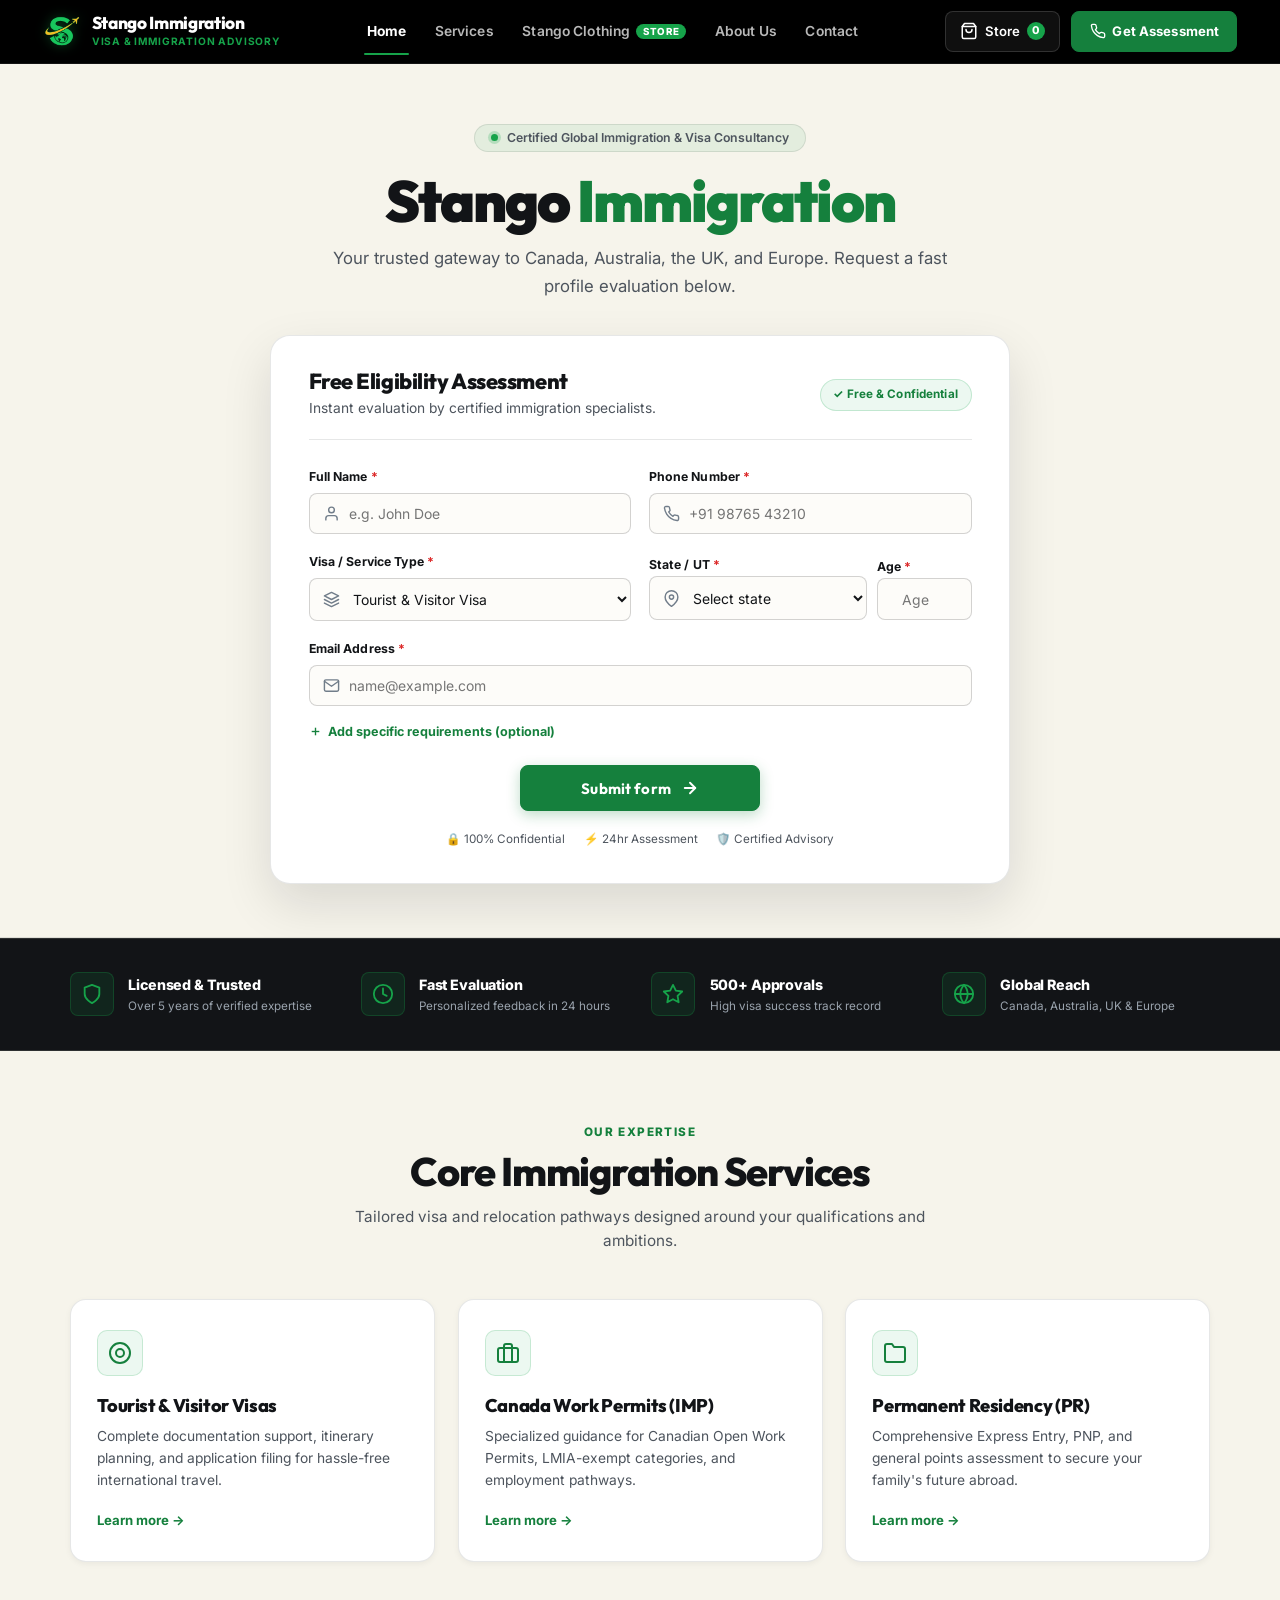
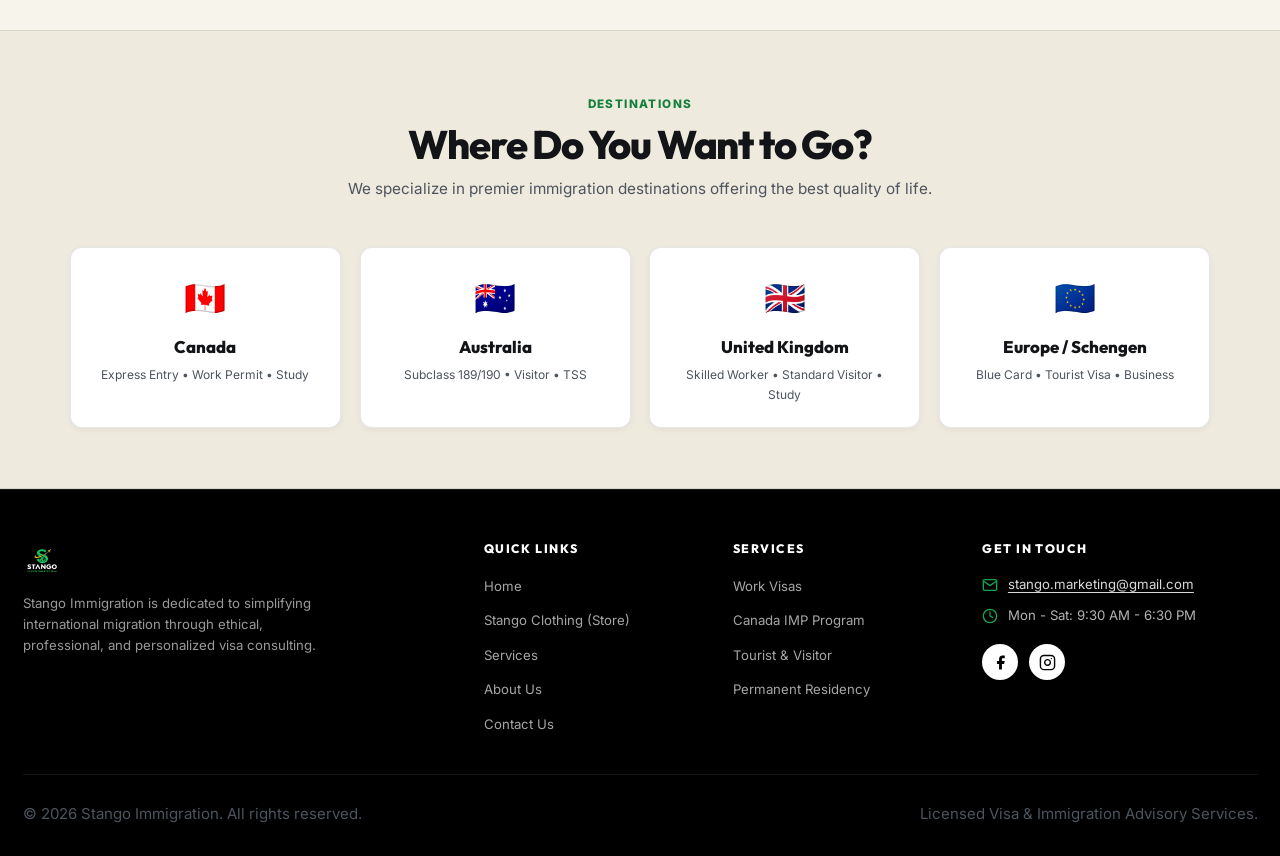
==== commit cd8d24cc: "feat: apply socialmasla.com design system, optimize mobile form, recolor logo & add visible favicons" ====
--- a/index.html
+++ b/index.html
@@ -12,8 +12,13 @@
   <meta name="viewport" content="width=device-width, initial-scale=1.0">
   <title>Stango Immigration | Trusted Global Visa & Immigration Consulting</title>
   <meta name="description" content="Stango Immigration provides expert consultation for work visas, study permits, PR, and tourist visas to Canada, Australia, UK, and Europe.">
-  <link rel="icon" type="image/png" href="resources/logo-transparent.png">
-  <link rel="apple-touch-icon" href="resources/logo-transparent.png">
+    <link rel="icon" type="image/x-icon" href="favicon.ico">
+  <link rel="icon" type="image/png" sizes="32x32" href="resources/favicon-32x32.png">
+  <link rel="icon" type="image/png" sizes="192x192" href="resources/favicon.png">
+  <link rel="apple-touch-icon" sizes="180x180" href="resources/apple-touch-icon.png">
+    <link rel="preconnect" href="https://fonts.googleapis.com">
+  <link rel="preconnect" href="https://fonts.gstatic.com" crossorigin>
+  <link href="https://fonts.googleapis.com/css2?family=Inter:wght@400;500;600;700;800&family=Outfit:wght@400;500;600;700;800;900&display=swap" rel="stylesheet">
   <link rel="stylesheet" href="css/styles.css">
   <!-- Meta Pixel Code -->
   <script src="js/meta-pixel.js"></script>
@@ -28,7 +33,7 @@
   <header class="site-header">
     <div class="header-container">
       <a href="index.html" class="brand-link" aria-label="Stango Immigration Home">
-        <img src="resources/logo-transparent.png" alt="Stango Immigration Official Logo" class="brand-logo-img">
+        <img src="resources/logo-icon.png" alt="Stango Immigration Official Logo" class="brand-logo-img">
         <div class="brand-text-wrap">
           <span class="brand-title">Stango Immigration</span>
           <span class="brand-tagline">Visa &amp; Immigration Advisory</span>
@@ -98,9 +103,9 @@
             <div class="form-header">
               <div>
                 <h2 class="form-header-title">Free Eligibility Assessment</h2>
-                <p class="form-header-desc">Complete the quick form below. An expert consultant will contact you.</p>
+                <p class="form-header-desc">Instant evaluation by certified immigration specialists.</p>
               </div>
-              <span class="form-header-badge">✓ Free & Confidential</span>
+              <span class="form-header-badge">✓ Free &amp; Confidential</span>
             </div>
 
             <!-- Feedback Alert -->
@@ -111,6 +116,7 @@
               <input type="hidden" name="_subject" value="New Immigration Assessment Lead - Stango Immigration">
               <input type="hidden" name="_template" value="table">
               <input type="hidden" name="_captcha" value="false">
+              
               <div class="form-grid">
                 
                 <!-- Full Name -->
@@ -140,83 +146,93 @@
                   </div>
                 </div>
 
-                <!-- Age -->
+                <!-- Visa Category / Preferred Service -->
                 <div class="form-group">
-                  <label for="age" class="form-label">
-                    Age <span class="required">*</span>
-                  </label>
+                  <label for="visaCategory" class="form-label">Visa / Service Type <span class="required">*</span></label>
                   <div class="input-icon-wrap">
                     <svg class="input-icon" viewBox="0 0 24 24" fill="none" stroke="currentColor" stroke-width="2" stroke-linecap="round" stroke-linejoin="round">
-                      <rect x="3" y="4" width="18" height="18" rx="2" ry="2"></rect>
-                      <line x1="16" y1="2" x2="16" y2="6"></line>
-                      <line x1="8" y1="2" x2="8" y2="6"></line>
-                      <line x1="3" y1="10" x2="21" y2="10"></line>
+                      <polygon points="12 2 2 7 12 12 22 7 12 2"></polygon>
+                      <polyline points="2 17 12 22 22 17"></polyline>
+                      <polyline points="2 12 12 17 22 12"></polyline>
                     </svg>
-                    <input type="number" id="age" name="age" class="form-input" min="16" max="99" placeholder="e.g. 26" required>
-                  </div>
-                </div>
-
-                <!-- State (Dropdown) -->
-                <div class="form-group">
-                  <label for="state" class="form-label">
-                    State / Union Territory <span class="required">*</span>
-                  </label>
-                  <div class="input-icon-wrap">
-                    <svg class="input-icon" viewBox="0 0 24 24" fill="none" stroke="currentColor" stroke-width="2" stroke-linecap="round" stroke-linejoin="round">
-                      <path d="M21 10c0 7-9 13-9 13s-9-6-9-13a9 9 0 0 1 18 0z"></path>
-                      <circle cx="12" cy="10" r="3"></circle>
-                    </svg>
-                    <select id="state" name="state" class="form-select" required>
-                      <option value="" disabled selected>Select your state</option>
-                      <optgroup label="States">
-                        <option value="Andhra Pradesh">Andhra Pradesh</option>
-                        <option value="Arunachal Pradesh">Arunachal Pradesh</option>
-                        <option value="Assam">Assam</option>
-                        <option value="Bihar">Bihar</option>
-                        <option value="Chhattisgarh">Chhattisgarh</option>
-                        <option value="Goa">Goa</option>
-                        <option value="Gujarat">Gujarat</option>
-                        <option value="Haryana">Haryana</option>
-                        <option value="Himachal Pradesh">Himachal Pradesh</option>
-                        <option value="Jharkhand">Jharkhand</option>
-                        <option value="Karnataka">Karnataka</option>
-                        <option value="Kerala">Kerala</option>
-                        <option value="Madhya Pradesh">Madhya Pradesh</option>
-                        <option value="Maharashtra">Maharashtra</option>
-                        <option value="Manipur">Manipur</option>
-                        <option value="Meghalaya">Meghalaya</option>
-                        <option value="Mizoram">Mizoram</option>
-                        <option value="Nagaland">Nagaland</option>
-                        <option value="Odisha">Odisha</option>
-                        <option value="Punjab">Punjab</option>
-                        <option value="Rajasthan">Rajasthan</option>
-                        <option value="Sikkim">Sikkim</option>
-                        <option value="Tamil Nadu">Tamil Nadu</option>
-                        <option value="Telangana">Telangana</option>
-                        <option value="Tripura">Tripura</option>
-                        <option value="Uttar Pradesh">Uttar Pradesh</option>
-                        <option value="Uttarakhand">Uttarakhand</option>
-                        <option value="West Bengal">West Bengal</option>
-                      </optgroup>
-                      <optgroup label="Union Territories">
-                        <option value="Andaman and Nicobar Islands">Andaman and Nicobar Islands</option>
-                        <option value="Chandigarh">Chandigarh</option>
-                        <option value="Dadra and Nagar Haveli and Daman and Diu">Dadra &amp; Nagar Haveli and Daman &amp; Diu</option>
-                        <option value="Delhi">Delhi (NCT)</option>
-                        <option value="Jammu and Kashmir">Jammu and Kashmir</option>
-                        <option value="Ladakh">Ladakh</option>
-                        <option value="Lakshadweep">Lakshadweep</option>
-                        <option value="Puducherry">Puducherry</option>
-                      </optgroup>
-                      <optgroup label="Other">
-                        <option value="Other / Outside India">Other / International</option>
-                      </optgroup>
+                    <select id="visaCategory" name="visaCategory" class="form-select" required>
+                      <option value="Tourist and Visitor Visa" selected>Tourist &amp; Visitor Visa</option>
+                      <option value="Canada Open Work Permit">Canada Work Permit (IMP Program)</option>
+                      <option value="Work Visa Assistance">Global Work Visa</option>
+                      <option value="Study Visa">Study Visa &amp; Permit</option>
+                      <option value="Permanent Residency">Permanent Residency (PR)</option>
+                      <option value="General Consultation">General Immigration Consultation</option>
                     </select>
                   </div>
                 </div>
 
+                <!-- State & Age Compact Row -->
+                <div class="form-group">
+                  <div class="form-compact-row">
+                    <div class="form-subcol-state">
+                      <label for="state" class="form-label">State / UT <span class="required">*</span></label>
+                      <div class="input-icon-wrap">
+                        <svg class="input-icon" viewBox="0 0 24 24" fill="none" stroke="currentColor" stroke-width="2" stroke-linecap="round" stroke-linejoin="round">
+                          <path d="M21 10c0 7-9 13-9 13s-9-6-9-13a9 9 0 0 1 18 0z"></path>
+                          <circle cx="12" cy="10" r="3"></circle>
+                        </svg>
+                        <select id="state" name="state" class="form-select" required>
+                          <option value="" disabled selected>Select state</option>
+                          <optgroup label="States">
+                            <option value="Andhra Pradesh">Andhra Pradesh</option>
+                            <option value="Arunachal Pradesh">Arunachal Pradesh</option>
+                            <option value="Assam">Assam</option>
+                            <option value="Bihar">Bihar</option>
+                            <option value="Chhattisgarh">Chhattisgarh</option>
+                            <option value="Goa">Goa</option>
+                            <option value="Gujarat">Gujarat</option>
+                            <option value="Haryana">Haryana</option>
+                            <option value="Himachal Pradesh">Himachal Pradesh</option>
+                            <option value="Jharkhand">Jharkhand</option>
+                            <option value="Karnataka">Karnataka</option>
+                            <option value="Kerala">Kerala</option>
+                            <option value="Madhya Pradesh">Madhya Pradesh</option>
+                            <option value="Maharashtra">Maharashtra</option>
+                            <option value="Manipur">Manipur</option>
+                            <option value="Meghalaya">Meghalaya</option>
+                            <option value="Mizoram">Mizoram</option>
+                            <option value="Nagaland">Nagaland</option>
+                            <option value="Odisha">Odisha</option>
+                            <option value="Punjab">Punjab</option>
+                            <option value="Rajasthan">Rajasthan</option>
+                            <option value="Sikkim">Sikkim</option>
+                            <option value="Tamil Nadu">Tamil Nadu</option>
+                            <option value="Telangana">Telangana</option>
+                            <option value="Tripura">Tripura</option>
+                            <option value="Uttar Pradesh">Uttar Pradesh</option>
+                            <option value="Uttarakhand">Uttarakhand</option>
+                            <option value="West Bengal">West Bengal</option>
+                          </optgroup>
+                          <optgroup label="Union Territories">
+                            <option value="Andaman and Nicobar Islands">Andaman &amp; Nicobar</option>
+                            <option value="Chandigarh">Chandigarh</option>
+                            <option value="Dadra and Nagar Haveli and Daman and Diu">D&amp;NH and D&amp;D</option>
+                            <option value="Delhi">Delhi (NCT)</option>
+                            <option value="Jammu and Kashmir">Jammu &amp; Kashmir</option>
+                            <option value="Ladakh">Ladakh</option>
+                            <option value="Lakshadweep">Lakshadweep</option>
+                            <option value="Puducherry">Puducherry</option>
+                          </optgroup>
+                          <optgroup label="Other">
+                            <option value="Other / Outside India">Other / International</option>
+                          </optgroup>
+                        </select>
+                      </div>
+                    </div>
+                    <div class="form-subcol-age">
+                      <label for="age" class="form-label">Age <span class="required">*</span></label>
+                      <input type="number" id="age" name="age" class="form-input form-input-age" min="16" max="99" placeholder="Age" required>
+                    </div>
+                  </div>
+                </div>
+
                 <!-- Email Address -->
-                <div class="form-group">
+                <div class="form-group col-span-2">
                   <label for="email" class="form-label">
                     Email Address <span class="required">*</span>
                   </label>
@@ -229,30 +245,18 @@
                   </div>
                 </div>
 
-                <!-- Visa Category / Preferred Service -->
-                <div class="form-group">
-                  <label for="visaCategory" class="form-label">Visa / Service Type</label>
-                  <div class="input-icon-wrap">
-                    <svg class="input-icon" viewBox="0 0 24 24" fill="none" stroke="currentColor" stroke-width="2" stroke-linecap="round" stroke-linejoin="round">
-                      <polygon points="12 2 2 7 12 12 22 7 12 2"></polygon>
-                      <polyline points="2 17 12 22 22 17"></polyline>
-                      <polyline points="2 12 12 17 22 12"></polyline>
+                <!-- Optional Details (Expandable) -->
+                <div class="form-group col-span-2 form-notes-wrapper">
+                  <button type="button" class="btn-notes-toggle" id="notesToggleBtn" onclick="toggleNotesField()">
+                    <svg width="13" height="13" viewBox="0 0 24 24" fill="none" stroke="currentColor" stroke-width="2.5">
+                      <line x1="12" y1="5" x2="12" y2="19"></line>
+                      <line x1="5" y1="12" x2="19" y2="12"></line>
                     </svg>
-                    <select id="visaCategory" name="visaCategory" class="form-select">
-                      <option value="Tourist and Visitor Visa">Tourist &amp; Visitor Visa</option>
-                      <option value="Canada Open Work Permit">Canada Work Permit (IMP Program)</option>
-                      <option value="Work Visa Assistance">Global Work Visa</option>
-                      <option value="Study Visa">Study Visa &amp; Permit</option>
-                      <option value="Permanent Residency">Permanent Residency (PR)</option>
-                      <option value="General Consultation">General Immigration Consultation</option>
-                    </select>
+                    <span>Add specific requirements (optional)</span>
+                  </button>
+                  <div id="notesContainer" class="notes-container" style="display:none;">
+                    <textarea id="notes" name="notes" class="form-textarea" placeholder="Tell us about your education, target country, or specific goals..."></textarea>
                   </div>
-                </div>
-
-                <!-- Query / Notes -->
-                <div class="form-group col-span-2">
-                  <label for="notes" class="form-label">Additional Details / Questions (Optional)</label>
-                  <textarea id="notes" name="notes" class="form-textarea" placeholder="Tell us about your education, target country, or specific visa goals..."></textarea>
                 </div>
 
               </div>
@@ -268,8 +272,8 @@
 
               <div class="form-footer-guarantee">
                 <span>🔒 100% Confidential</span>
-                <span>⚡ Quick Response within 24 Hours</span>
-                <span>🛡️ No Hidden Fees</span>
+                <span>⚡ 24hr Assessment</span>
+                <span>🛡️ Certified Advisory</span>
               </div>
             </form>
           </div>
@@ -277,7 +281,7 @@
       </div>
     </section>
 
-    <!-- TRUST STRIP (ESSENTIAL HIGHLIGHTS) -->
+<!-- TRUST STRIP (ESSENTIAL HIGHLIGHTS) -->
     <section class="trust-strip">
       <div class="trust-container">
         <div class="trust-item">
@@ -432,7 +436,7 @@
         <!-- Col 1: Brand Info -->
         <div class="footer-brand">
           <a href="index.html" class="footer-logo-card" aria-label="Stango Immigration Home">
-            <img src="resources/logo.png" alt="Stango Immigration Official Logo">
+            <img src="resources/logo-transparent.png" alt="Stango Immigration Official Logo">
           </a>
           <p class="footer-desc">
             Stango Immigration is dedicated to simplifying international migration through ethical, professional, and personalized visa consulting.
@@ -470,7 +474,7 @@
               <path d="M4 4h16c1.1 0 2 .9 2 2v12c0 1.1-.9 2-2 2H4c-1.1 0-2-.9-2-2V6c0-1.1.9-2 2-2z"></path>
               <polyline points="22,6 12,13 2,6"></polyline>
             </svg>
-            <a href="mailto:stango.marketing@gmai.com" style="color:#cbd5e1;">stango.marketing@gmai.com</a>
+            <a href="mailto:stango.marketing@gmail.com" >stango.marketing@gmail.com</a>
           </div>
           <div class="footer-contact-item">
             <svg viewBox="0 0 24 24" fill="none" stroke="currentColor" stroke-width="2" stroke-linecap="round" stroke-linejoin="round">
--- a/css/styles.css
+++ b/css/styles.css
@@ -1,66 +1,73 @@
 /* ==========================================================================
-   STANGO IMMIGRATION & CLOTHING - MIDNIGHT OCEAN PALETTE
-   Palette: Color Hunt #1B262C / #0F4C75 / #3282B8 / #BBE1FA
-   Clean, modern, high-contrast, premium retail aesthetic
+   STANGO IMMIGRATION & CLOTHING - SOCIAL MASLA DESIGN SYSTEM
+   Authentic Design Language of https://socialmasla.com/
+   Palette: Warm Ivory (#F6F4EB) / Deep Onyx (#121417) / Emerald Green (#15803D / #16A34A)
+   Typography: Outfit (Headings) & Inter (Body)
+   Fully Optimized for Desktop & Mobile Devices
    ========================================================================== */
 
-@import url('https://fonts.googleapis.com/css2?family=Plus+Jakarta+Sans:wght@300;400;500;600;700;800&family=Outfit:wght@400;500;600;700;800&display=swap');
+@import url('https://fonts.googleapis.com/css2?family=Inter:wght@400;500;600;700;800&family=Outfit:wght@400;500;600;700;800;900&display=swap');
 
 :root {
-  /* Color Hunt Palette: 1b262c / 0f4c75 / 3282b8 / bbe1fa */
-  --color-midnight: #1B262C;
-  --color-deep-blue: #0F4C75;
-  --color-steel-blue: #3282B8;
-  --color-ice-blue: #BBE1FA;
-  --color-ice-soft: #f0f7fc;
-
-  /* Theme mappings */
-  --primary-brand: #0F4C75;
-  --primary-hover: #1B262C;
-  --accent-blue: #3282B8;
-  --accent-light: #BBE1FA;
-  
-  --primary-blue: #0F4C75;
-  --blue-hover: #1B262C;
-  --blue-light: #f0f7fc;
-  --blue-border: #BBE1FA;
-  --blue-gradient: linear-gradient(135deg, #0F4C75 0%, #3282B8 100%);
-
-  /* Text Colors */
-  --text-primary: #1B262C;
-  --text-secondary: #2f434e;
-  --text-muted: #566c78;
-  --text-light: #8ba2af;
-  --text-white: #ffffff;
-  
-  /* Backgrounds */
-  --bg-main: #f5f9fc;
-  --bg-card: #ffffff;
-  --bg-card-alt: #eef5fa;
-  
-  /* Borders */
-  --border-light: #d6e6f2;
-  --border-mid: #BBE1FA;
-  --border-focus: #3282B8;
-  
+  /* Social Masla Official Design Tokens */
+  --background: #f6f4eb;
+  --background-panel: #eeeade;
+  --background-inverse: #121417;
+  --surface: #ffffff;
+  --surface-2: #f3f4f6;
+  --foreground: #121417;
+  --foreground-inverse: #f6f4eb;
+
+  /* Accent - Emerald Tech Green */
+  --accent: #15803d;
+  --accent-bright: #16a34a;
+  --accent-strong: #15803d;
+  --accent-hover: #0f7431;
+  --accent-tint: rgba(22, 163, 74, 0.08);
+  --accent-tint-hover: rgba(22, 163, 74, 0.15);
+  --accent-glow: rgba(22, 163, 74, 0.25);
+
+  /* Neutrals & Muted */
+  --muted: #4d545d;
+  --muted-light: #717d8a;
+  --muted-inverse: #9aa3ad;
+  --border: rgba(18, 20, 23, 0.1);
+  --border-strong: rgba(18, 20, 23, 0.18);
+  --border-inverse: rgba(246, 244, 235, 0.12);
+  --hover-tint: rgba(18, 20, 23, 0.05);
+
   /* Shadows */
-  --shadow-sm: 0 1px 3px rgba(27, 38, 44, 0.05), 0 1px 2px rgba(27, 38, 44, 0.04);
-  --shadow-md: 0 4px 8px -1px rgba(27, 38, 44, 0.08), 0 2px 4px -2px rgba(27, 38, 44, 0.04);
-  --shadow-lg: 0 12px 28px -4px rgba(27, 38, 44, 0.1);
-  --shadow-xl: 0 20px 40px -6px rgba(27, 38, 44, 0.14);
-
-  /* Radius */
+  --shadow-sm: 0 2px 6px rgba(18, 20, 23, 0.05);
+  --shadow-md: 0 10px 28px rgba(18, 20, 23, 0.07);
+  --shadow-lg: 0 20px 50px rgba(18, 20, 23, 0.12);
+  --shadow-glow: 0 0 30px rgba(22, 197, 94, 0.35);
+
+  /* Radiuses (Social Masla Standard) */
   --radius-xs: 4px;
-  --radius-sm: 6px;
-  --radius-md: 8px;
-  --radius-lg: 12px;
+  --radius-sm: 8px;
+  --radius-md: 12px;
+  --radius-lg: 16px;
+  --radius-xl: 20px;
   --radius-full: 9999px;
 
   /* Typography */
-  --font-body: 'Plus Jakarta Sans', -apple-system, BlinkMacSystemFont, 'Segoe UI', Roboto, sans-serif;
-  --font-heading: 'Outfit', 'Plus Jakarta Sans', sans-serif;
-  
+  --font-heading: 'Outfit', -apple-system, BlinkMacSystemFont, 'Segoe UI', Roboto, sans-serif;
+  --font-body: 'Inter', -apple-system, BlinkMacSystemFont, 'Segoe UI', Roboto, sans-serif;
+
+  /* Transitions */
   --transition: all 0.22s cubic-bezier(0.16, 1, 0.3, 1);
+  --transition-slow: all 0.35s cubic-bezier(0.16, 1, 0.3, 1);
+
+  /* Compatibility mappings */
+  --primary-brand: var(--accent);
+  --primary-hover: var(--accent-hover);
+  --text-primary: var(--foreground);
+  --text-secondary: var(--muted);
+  --text-muted: var(--muted-light);
+  --border-light: var(--border);
+  --bg-main: var(--background);
+  --bg-card: var(--surface);
+  --bg-card-alt: var(--background-panel);
 }
 
 /* ==========================================================================
@@ -73,23 +80,43 @@
 }
 
 html {
+  font-size: 15px;
   scroll-behavior: smooth;
-  font-size: 16px;
+  -webkit-text-size-adjust: 100%;
 }
 
 body {
+  background-color: var(--background);
+  color: var(--foreground);
   font-family: var(--font-body);
-  background-color: var(--bg-main);
-  color: var(--text-primary);
-  line-height: 1.55;
+  font-size: 1rem;
+  line-height: 1.65;
+  -webkit-font-smoothing: antialiased;
+  -moz-osx-font-smoothing: grayscale;
+  overflow-x: clip;
+  max-width: 100vw;
   min-height: 100vh;
   display: flex;
   flex-direction: column;
-  -webkit-font-smoothing: antialiased;
-}
-
-main {
-  flex: 1 0 auto;
+}
+
+::selection {
+  background-color: rgba(22, 163, 74, 0.22);
+  color: #121417;
+}
+
+a {
+  color: inherit;
+  text-decoration: none;
+  transition: var(--transition);
+}
+
+button {
+  cursor: pointer;
+  border: none;
+  outline: none;
+  font-family: inherit;
+  background: none;
 }
 
 img {
@@ -98,59 +125,125 @@
   display: block;
 }
 
-a {
-  color: inherit;
+h1, h2, h3, h4, h5, h6 {
+  font-family: var(--font-heading);
+  color: var(--foreground);
+  font-weight: 800;
+  line-height: 1.15;
+  letter-spacing: -0.03em;
+}
+
+p {
+  color: var(--muted);
+  font-size: 1rem;
+  line-height: 1.68;
+}
+
+/* Base Buttons */
+.btn {
+  letter-spacing: 0.01em;
+  cursor: pointer;
+  border-radius: var(--radius-sm);
+  justify-content: center;
+  align-items: center;
+  gap: 8px;
+  padding: 12px 24px;
+  font-size: 0.9375rem;
+  font-weight: 600;
+  line-height: 1;
+  transition: var(--transition);
+  display: inline-flex;
   text-decoration: none;
-  transition: var(--transition);
+}
+
+.btn-primary {
+  background-color: var(--accent-strong);
+  color: #ffffff;
+  border: 1.5px solid var(--accent-strong);
+}
+
+.btn-primary:hover {
+  background-color: var(--accent-hover);
+  border-color: var(--accent-hover);
+  color: #ffffff;
+  transform: translateY(-1px);
+}
+
+.btn-secondary {
+  background-color: var(--foreground);
+  color: var(--background);
+  border: 1.5px solid var(--foreground);
+}
+
+.btn-secondary:hover {
+  background-color: #272f38;
+  border-color: #272f38;
+  color: var(--background);
+}
+
+.btn-outline {
+  color: var(--foreground);
+  border: 1.5px solid var(--border-strong);
+  background-color: transparent;
+}
+
+.btn-outline:hover {
+  background-color: var(--hover-tint);
+  border-color: var(--foreground);
 }
 
 /* ==========================================================================
    TOP ANNOUNCEMENT BANNER
    ========================================================================== */
 .hm-top-banner {
-  background: var(--color-midnight);
-  color: var(--color-ice-blue);
+  background: var(--background-inverse);
+  color: var(--foreground-inverse);
   font-size: 0.78rem;
   font-weight: 600;
-  letter-spacing: 0.04em;
+  letter-spacing: 0.03em;
+  padding: 0.55rem 1rem;
   text-align: center;
-  padding: 0.45rem 1rem;
-  display: flex;
+  display: flex;
+  align-items: center;
   justify-content: center;
-  align-items: center;
-  gap: 0.6rem;
+  gap: 0.85rem;
+  flex-wrap: wrap;
+  border-bottom: 1px solid rgba(255, 255, 255, 0.08);
 }
 
 .hm-top-banner a {
   color: #ffffff;
   text-decoration: underline;
   text-underline-offset: 3px;
-  font-weight: 700;
 }
 
 .hm-top-banner span.bullet {
-  opacity: 0.5;
+  color: var(--accent-bright);
+  font-size: 0.85rem;
 }
 
 /* ==========================================================================
-   HEADER & NAVIGATION
+   HEADER & NAVIGATION (SOCIAL MASLA STYLE: SLEEK BLACK #000)
    ========================================================================== */
 .site-header {
   position: sticky;
   top: 0;
   z-index: 1000;
-  background: #ffffff;
-  border-bottom: 1px solid var(--border-light);
-  box-shadow: 0 1px 4px rgba(27, 38, 44, 0.04);
+  background-color: #000000;
+  border-bottom: 1px solid rgba(255, 255, 255, 0.08);
+  backdrop-filter: blur(12px);
+  -webkit-backdrop-filter: blur(12px);
+  transition: var(--transition);
 }
 
 .header-container {
-  max-width: 1280px;
+  max-width: 1240px;
   margin: 0 auto;
   padding: 0.75rem 1.5rem;
   display: flex;
   align-items: center;
   justify-content: space-between;
+  gap: 1.5rem;
 }
 
 .brand-link {
@@ -158,17 +251,19 @@
   align-items: center;
   gap: 0.75rem;
   text-decoration: none;
+  flex-shrink: 0;
 }
 
 .brand-logo-img {
-  height: 42px;
+  height: 38px;
   width: auto;
   object-fit: contain;
   transition: transform 0.25s ease;
+  filter: drop-shadow(0 0 6px rgba(22, 163, 74, 0.45));
 }
 
 .brand-link:hover .brand-logo-img {
-  transform: scale(1.02);
+  transform: scale(1.03);
 }
 
 .brand-text-wrap {
@@ -178,18 +273,18 @@
 
 .brand-title {
   font-family: var(--font-heading);
-  font-size: 1.18rem;
+  font-size: 1.15rem;
   font-weight: 800;
-  color: var(--color-midnight);
+  color: #ffffff;
   line-height: 1.15;
-  letter-spacing: -0.01em;
+  letter-spacing: -0.02em;
 }
 
 .brand-tagline {
-  font-size: 0.7rem;
+  font-size: 0.68rem;
   text-transform: uppercase;
   letter-spacing: 0.08em;
-  color: var(--color-deep-blue);
+  color: var(--accent-bright);
   font-weight: 700;
 }
 
@@ -198,14 +293,14 @@
   display: flex;
   align-items: center;
   list-style: none;
-  gap: 1.75rem;
+  gap: 1.5rem;
 }
 
 .nav-link {
-  font-size: 0.9rem;
+  font-size: 0.92rem;
   font-weight: 600;
-  letter-spacing: 0.02em;
-  color: var(--text-secondary);
+  letter-spacing: 0.01em;
+  color: rgba(255, 255, 255, 0.72);
   padding: 0.4rem 0.2rem;
   position: relative;
   transition: var(--transition);
@@ -214,37 +309,36 @@
 }
 
 .nav-link:hover {
-  color: var(--color-deep-blue);
+  color: #ffffff;
 }
 
 .nav-link.active {
-  color: var(--color-deep-blue);
+  color: #ffffff;
   font-weight: 700;
 }
 
 .nav-link.active::after {
   content: '';
   position: absolute;
-  bottom: -4px;
+  bottom: -6px;
   left: 0;
   width: 100%;
   height: 2px;
-  background-color: var(--color-deep-blue);
+  background-color: var(--accent-bright);
   border-radius: var(--radius-full);
 }
 
 .nav-badge-new {
-  display: inline-block;
-  background: var(--color-deep-blue);
-  color: #fff;
-  font-size: 0.62rem;
-  font-weight: 700;
+  font-size: 0.65rem;
+  font-weight: 800;
   text-transform: uppercase;
-  letter-spacing: 0.5px;
-  padding: 0.12rem 0.45rem;
+  letter-spacing: 0.06em;
+  background-color: var(--accent-bright);
+  color: #ffffff;
+  padding: 2px 7px;
   border-radius: var(--radius-full);
-  margin-left: 0.35rem;
-  vertical-align: middle;
+  margin-left: 0.4rem;
+  line-height: 1.2;
 }
 
 /* Header Actions */
@@ -252,36 +346,38 @@
   display: flex;
   align-items: center;
   gap: 0.75rem;
+  flex-shrink: 0;
 }
 
 .btn-cart-nav {
+  position: relative;
   display: inline-flex;
   align-items: center;
-  gap: 0.5rem;
-  background: #ffffff;
-  border: 1px solid var(--border-light);
-  color: var(--text-primary);
-  padding: 0.45rem 0.95rem;
-  border-radius: var(--radius-full);
-  font-size: 0.85rem;
+  gap: 0.45rem;
+  padding: 0.55rem 0.95rem;
+  background-color: rgba(255, 255, 255, 0.06);
+  border: 1px solid rgba(255, 255, 255, 0.14);
+  border-radius: var(--radius-sm);
+  color: #ffffff;
+  font-size: 0.88rem;
   font-weight: 600;
+  transition: var(--transition);
   cursor: pointer;
-  transition: var(--transition);
 }
 
 .btn-cart-nav:hover {
-  background: var(--color-ice-soft);
-  border-color: var(--color-steel-blue);
-  color: var(--color-deep-blue);
+  background-color: rgba(255, 255, 255, 0.12);
+  border-color: rgba(255, 255, 255, 0.25);
+  color: #ffffff;
 }
 
 .cart-count-pill {
-  background: var(--color-deep-blue);
+  background-color: var(--accent-bright);
   color: #ffffff;
   font-size: 0.72rem;
   font-weight: 800;
-  min-width: 20px;
-  height: 20px;
+  min-width: 18px;
+  height: 18px;
   border-radius: var(--radius-full);
   display: inline-flex;
   align-items: center;
@@ -292,165 +388,770 @@
 .btn-nav-cta {
   display: inline-flex;
   align-items: center;
-  gap: 0.5rem;
-  background: var(--color-deep-blue);
+  gap: 0.45rem;
+  padding: 0.55rem 1.15rem;
+  background-color: var(--accent-strong);
   color: #ffffff;
-  padding: 0.48rem 1.15rem;
-  border-radius: var(--radius-full);
-  font-size: 0.85rem;
+  border: 1.5px solid var(--accent-strong);
+  border-radius: var(--radius-sm);
+  font-size: 0.88rem;
   font-weight: 700;
+  letter-spacing: 0.01em;
   transition: var(--transition);
+  text-decoration: none;
 }
 
 .btn-nav-cta:hover {
-  background: var(--color-midnight);
-  box-shadow: 0 3px 10px rgba(15, 76, 117, 0.35);
+  background-color: var(--accent-hover);
+  border-color: var(--accent-hover);
+  color: #ffffff;
   transform: translateY(-1px);
 }
 
+/* Mobile Toggle Hamburger */
 .mobile-toggle {
   display: none;
+  flex-direction: column;
+  justify-content: center;
+  gap: 5px;
+  width: 38px;
+  height: 38px;
+  padding: 6px;
   background: transparent;
   border: none;
   cursor: pointer;
-  padding: 0.5rem;
-  flex-direction: column;
-  gap: 5px;
+  z-index: 1001;
 }
 
 .mobile-toggle span {
   display: block;
   width: 22px;
   height: 2px;
-  background-color: var(--text-primary);
+  background-color: #ffffff;
   border-radius: 2px;
   transition: var(--transition);
+}
+
+/* ==========================================================================
+   HOMEPAGE & SECONDARY PAGES HERO (SOCIAL MASLA AESTHETIC)
+   ========================================================================== */
+.hero-homepage,
+.page-hero {
+  background-color: var(--background);
+  color: var(--foreground);
+  padding: 4rem 1.5rem 3.5rem;
+  border-bottom: 1px solid var(--border);
+  text-align: center;
+  position: relative;
+  overflow: hidden;
+}
+
+.hero-inner {
+  max-width: 960px;
+  margin: 0 auto;
+  position: relative;
+  z-index: 1;
+}
+
+/* Social Masla Pulsing Eyebrow */
+.hero-pill-badge {
+  display: inline-flex;
+  align-items: center;
+  gap: 0.55rem;
+  background: var(--accent-tint);
+  border: 1px solid var(--border);
+  padding: 0.45rem 1.1rem;
+  border-radius: var(--radius-full);
+  font-size: 0.82rem;
+  font-weight: 600;
+  color: var(--muted);
+  margin-bottom: 1.25rem;
+  line-height: 1;
+}
+
+.hero-pill-badge .dot {
+  width: 7px;
+  height: 7px;
+  border-radius: 50%;
+  background-color: var(--accent-bright);
+  box-shadow: 0 0 0 3px rgba(22, 163, 74, 0.22);
+  animation: pulse-dot 1.6s ease-in-out infinite;
+}
+
+@keyframes pulse-dot {
+  0%, 100% { opacity: 1; transform: scale(1); }
+  50% { opacity: 0.4; transform: scale(0.85); }
+}
+
+.hero-org-title {
+  font-family: var(--font-heading);
+  font-size: clamp(2.35rem, 5vw, 3.85rem);
+  font-weight: 900;
+  line-height: 1.08;
+  letter-spacing: -0.035em;
+  margin-bottom: 0.85rem;
+  color: var(--foreground);
+}
+
+.hero-org-title span {
+  color: var(--accent-strong);
+  display: inline-block;
+}
+
+.hero-org-subtitle {
+  font-size: 1.12rem;
+  max-width: 640px;
+  margin: 0 auto 2.25rem;
+  color: var(--muted);
+  line-height: 1.65;
+}
+
+/* ==========================================================================
+   CONTACT / ASSESSMENT FORM CARD
+   ========================================================================== */
+.contact-card-wrapper {
+  max-width: 740px;
+  margin: 0 auto;
+  text-align: left;
+}
+
+.modern-form-card {
+  background: var(--surface);
+  color: var(--foreground);
+  border-radius: var(--radius-xl);
+  padding: 2.25rem 2.5rem;
+  box-shadow: var(--shadow-lg);
+  border: 1px solid var(--border);
+}
+
+.form-header {
+  margin-bottom: 1.75rem;
+  border-bottom: 1px solid var(--border);
+  padding-bottom: 1.25rem;
+  display: flex;
+  align-items: center;
+  justify-content: space-between;
+  flex-wrap: wrap;
+  gap: 0.75rem;
+}
+
+.form-header-title {
+  font-family: var(--font-heading);
+  font-size: 1.45rem;
+  font-weight: 800;
+  color: var(--foreground);
+  letter-spacing: -0.02em;
+}
+
+.form-header-desc {
+  font-size: 0.92rem;
+  color: var(--muted);
+  margin-top: 0.2rem;
+}
+
+.form-header-badge {
+  background: var(--accent-tint);
+  color: var(--accent-strong);
+  border: 1px solid rgba(22, 163, 74, 0.2);
+  padding: 0.35rem 0.85rem;
+  border-radius: var(--radius-full);
+  font-size: 0.78rem;
+  font-weight: 700;
+  letter-spacing: 0.01em;
+}
+
+/* Form Alert Feedback */
+.form-alert {
+  display: none;
+  padding: 0.95rem 1.25rem;
+  border-radius: var(--radius-sm);
+  margin-bottom: 1.25rem;
+  font-size: 0.9rem;
+  line-height: 1.5;
+  align-items: center;
+  gap: 0.75rem;
+}
+
+.form-alert.success {
+  background-color: #f0fdf4;
+  border: 1px solid #bbf7d0;
+  color: #166534;
+}
+
+.form-alert.error {
+  background-color: #fef2f2;
+  border: 1px solid #fecaca;
+  color: #991b1b;
+}
+
+.form-grid {
+  display: grid;
+  grid-template-columns: repeat(2, 1fr);
+  gap: 1.15rem;
+  margin-bottom: 1.5rem;
+}
+
+.form-group {
+  display: flex;
+  flex-direction: column;
+}
+
+.form-group.col-span-2 {
+  grid-column: span 2;
+}
+
+/* Compact Inline State & Age Row */
+.form-compact-row {
+  display: flex;
+  gap: 0.65rem;
+  align-items: flex-end;
+}
+
+.form-subcol-state {
+  flex: 1;
+  min-width: 0;
+}
+
+.form-subcol-age {
+  width: 95px;
+  flex-shrink: 0;
+}
+
+.form-input-age {
+  padding-left: 0.85rem !important;
+  text-align: center;
+}
+
+/* Optional Notes Toggle */
+.form-notes-wrapper {
+  margin-top: -0.25rem;
+}
+
+.btn-notes-toggle {
+  display: inline-flex;
+  align-items: center;
+  gap: 0.45rem;
+  font-size: 0.84rem;
+  color: var(--accent-strong);
+  font-weight: 700;
+  cursor: pointer;
+  padding: 0.25rem 0;
+  transition: var(--transition);
+  background: none;
+  border: none;
+  text-decoration: none;
+}
+
+.btn-notes-toggle:hover {
+  color: var(--accent-hover);
+  text-decoration: underline;
+}
+
+.notes-container {
+  margin-top: 0.5rem;
+  animation: fadeIn 0.25s ease;
+}
+
+@keyframes fadeIn {
+  from { opacity: 0; transform: translateY(-4px); }
+  to { opacity: 1; transform: translateY(0); }
+}
+
+.form-label {
+  font-size: 0.82rem;
+  font-weight: 700;
+  color: var(--foreground);
+  margin-bottom: 0.4rem;
+  letter-spacing: 0.01em;
+}
+
+.form-label .required {
+  color: #dc2626;
+}
+
+.input-icon-wrap {
+  position: relative;
+  display: flex;
+  align-items: center;
+}
+
+.input-icon {
+  position: absolute;
+  left: 0.95rem;
+  width: 17px;
+  height: 17px;
+  color: var(--muted-light);
+  pointer-events: none;
+}
+
+.form-input,
+.form-select,
+.form-textarea {
+  width: 100%;
+  padding: 0.75rem 0.95rem 0.75rem 2.65rem;
+  background: #fdfcf9;
+  border: 1.5px solid var(--border-strong);
+  border-radius: var(--radius-sm);
+  color: var(--foreground);
+  font-family: var(--font-body);
+  font-size: 0.93rem;
+  outline: none;
+  transition: var(--transition);
+}
+
+.form-textarea {
+  padding-left: 0.95rem;
+  min-height: 95px;
+  resize: vertical;
+}
+
+.form-input:focus,
+.form-select:focus,
+.form-textarea:focus {
+  border-color: var(--accent-bright);
+  box-shadow: 0 0 0 3px var(--accent-glow);
+  background: #ffffff;
+}
+
+/* Submit Button (Social Masla Primary Aesthetic) */
+.btn-submit-form {
+  width: auto;
+  min-width: 240px;
+  max-width: 380px;
+  margin: 0.75rem auto 0;
+  padding: 0.85rem 2rem;
+  background: var(--accent-strong);
+  color: #ffffff;
+  border: 1.5px solid var(--accent-strong);
+  border-radius: var(--radius-sm);
+  font-family: var(--font-heading);
+  font-size: 1rem;
+  font-weight: 700;
+  letter-spacing: 0.01em;
+  cursor: pointer;
+  display: flex;
+  align-items: center;
+  justify-content: center;
+  gap: 0.65rem;
+  text-align: center;
+  box-shadow: 0 4px 14px rgba(21, 128, 61, 0.28);
+  transition: var(--transition);
+}
+
+.btn-submit-form:hover {
+  background: var(--accent-hover);
+  border-color: var(--accent-hover);
+  transform: translateY(-2px);
+  box-shadow: 0 8px 22px rgba(21, 128, 61, 0.38);
+}
+
+.btn-submit-form svg {
+  width: 18px;
+  height: 18px;
+  flex-shrink: 0;
+  transition: transform 0.2s ease;
+}
+
+.btn-submit-form:hover svg {
+  transform: translateX(3px);
+}
+
+.form-footer-guarantee {
+  display: flex;
+  align-items: center;
+  justify-content: center;
+  gap: 1.25rem;
+  flex-wrap: wrap;
+  margin-top: 1.25rem;
+  font-size: 0.78rem;
+  color: var(--muted);
+}
+
+/* ==========================================================================
+   TRUST / STATS BAND (SOCIAL MASLA INVERSE STRIP #121417)
+   ========================================================================== */
+.trust-strip {
+  background-color: var(--background-inverse);
+  color: var(--foreground-inverse);
+  border-top: 1px solid var(--border-inverse);
+  border-bottom: 1px solid var(--border-inverse);
+  padding: 2.25rem 1.5rem;
+}
+
+.trust-container {
+  max-width: 1140px;
+  margin: 0 auto;
+  display: grid;
+  grid-template-columns: repeat(4, 1fr);
+  gap: 1.5rem;
+}
+
+.trust-item {
+  display: flex;
+  align-items: center;
+  gap: 0.95rem;
+}
+
+.trust-icon-box {
+  width: 44px;
+  height: 44px;
+  border-radius: var(--radius-sm);
+  background: rgba(22, 163, 74, 0.12);
+  border: 1px solid rgba(22, 163, 74, 0.25);
+  color: var(--accent-bright);
+  display: flex;
+  align-items: center;
+  justify-content: center;
+  flex-shrink: 0;
+}
+
+.trust-icon-box svg {
+  width: 22px;
+  height: 22px;
+}
+
+.trust-title {
+  font-weight: 800;
+  font-size: 0.95rem;
+  color: #ffffff;
+  letter-spacing: -0.01em;
+}
+
+.trust-subtitle {
+  font-size: 0.78rem;
+  color: var(--muted-inverse);
+}
+
+/* ==========================================================================
+   SERVICES SECTION (CARDS ON WARM IVORY/PANEL)
+   ========================================================================== */
+.services-section {
+  padding: 4.5rem 1.5rem;
+  background-color: var(--background);
+}
+
+.section-container {
+  max-width: 1140px;
+  margin: 0 auto;
+}
+
+.section-header-compact {
+  text-align: center;
+  max-width: 640px;
+  margin: 0 auto 3rem;
+}
+
+.section-eyebrow {
+  font-size: 0.78rem;
+  text-transform: uppercase;
+  letter-spacing: 0.12em;
+  font-weight: 800;
+  color: var(--accent-strong);
+  display: inline-block;
+  margin-bottom: 0.5rem;
+}
+
+.section-title {
+  font-family: var(--font-heading);
+  font-size: clamp(2rem, 3.5vw, 2.65rem);
+  font-weight: 800;
+  color: var(--foreground);
+  margin-bottom: 0.65rem;
+  letter-spacing: -0.03em;
+}
+
+.section-desc {
+  font-size: 1.02rem;
+  color: var(--muted);
+  line-height: 1.6;
+}
+
+.services-grid-modern {
+  display: grid;
+  grid-template-columns: repeat(3, 1fr);
+  gap: 1.5rem;
+}
+
+.service-card-modern {
+  background: var(--surface);
+  border-radius: var(--radius-lg);
+  padding: 2rem 1.75rem;
+  border: 1px solid var(--border);
+  box-shadow: var(--shadow-sm);
+  display: flex;
+  flex-direction: column;
+  transition: var(--transition);
+}
+
+.service-card-modern:hover {
+  transform: translateY(-4px);
+  box-shadow: var(--shadow-md);
+  border-color: var(--accent-bright);
+}
+
+.service-icon-wrap {
+  width: 46px;
+  height: 46px;
+  border-radius: 10px;
+  background: var(--accent-tint);
+  border: 1px solid rgba(22, 163, 74, 0.18);
+  color: var(--accent-strong);
+  display: flex;
+  align-items: center;
+  justify-content: center;
+  margin-bottom: 1.25rem;
+}
+
+.service-icon-wrap svg {
+  width: 24px;
+  height: 24px;
+}
+
+.service-card-title {
+  font-family: var(--font-heading);
+  font-size: 1.22rem;
+  font-weight: 800;
+  color: var(--foreground);
+  margin-bottom: 0.6rem;
+  letter-spacing: -0.02em;
+}
+
+.service-card-text {
+  font-size: 0.92rem;
+  color: var(--muted);
+  line-height: 1.6;
+  margin-bottom: 1.25rem;
+  flex-grow: 1;
+}
+
+.service-link {
+  font-size: 0.88rem;
+  font-weight: 700;
+  color: var(--accent-strong);
+  display: inline-flex;
+  align-items: center;
+  gap: 0.4rem;
+  transition: var(--transition);
+}
+
+.service-link:hover {
+  color: var(--accent-hover);
+  transform: translateX(3px);
+}
+
+/* ==========================================================================
+   DESTINATIONS STRIP
+   ========================================================================== */
+.destinations-strip {
+  padding: 4rem 1.5rem;
+  background-color: var(--background-panel);
+  border-top: 1px solid var(--border);
+  border-bottom: 1px solid var(--border);
+}
+
+.destinations-grid {
+  display: grid;
+  grid-template-columns: repeat(4, 1fr);
+  gap: 1.25rem;
+}
+
+.dest-card {
+  background: var(--surface);
+  border: 1px solid var(--border);
+  border-radius: var(--radius-md);
+  padding: 1.5rem 1.25rem;
+  text-align: center;
+  transition: var(--transition);
+  box-shadow: var(--shadow-sm);
+}
+
+.dest-card:hover {
+  transform: translateY(-3px);
+  border-color: var(--accent-bright);
+  box-shadow: var(--shadow-md);
+}
+
+.dest-flag {
+  font-size: 2.25rem;
+  margin-bottom: 0.5rem;
+}
+
+.dest-name {
+  font-family: var(--font-heading);
+  font-size: 1.12rem;
+  font-weight: 800;
+  color: var(--foreground);
+  margin-bottom: 0.25rem;
+}
+
+.dest-visas {
+  font-size: 0.8rem;
+  color: var(--muted);
+}
+
+/* ==========================================================================
+   SECONDARY PAGES CONTENT (ABOUT, SERVICES, CONTACT)
+   ========================================================================== */
+.content-section {
+  padding: 3.5rem 1.5rem;
+  max-width: 980px;
+  margin: 0 auto;
+}
+
+.content-card {
+  background: var(--surface);
+  padding: 2.25rem;
+  border-radius: var(--radius-lg);
+  border: 1px solid var(--border);
+  box-shadow: var(--shadow-sm);
+  margin-bottom: 1.75rem;
+}
+
+.content-card h2 {
+  font-family: var(--font-heading);
+  font-size: 1.5rem;
+  font-weight: 800;
+  color: var(--foreground);
+  margin-bottom: 0.85rem;
+}
+
+.about-features-grid {
+  display: grid;
+  grid-template-columns: repeat(2, 1fr);
+  gap: 1.25rem;
+  margin-top: 1.5rem;
+}
+
+.feature-box {
+  padding: 1.35rem 1.25rem;
+  background: var(--background-panel);
+  border-radius: var(--radius-sm);
+  border-left: 3.5px solid var(--accent-strong);
+}
+
+.feature-box h3 {
+  font-size: 1.05rem;
+  font-weight: 800;
+  color: var(--foreground);
+  margin-bottom: 0.35rem;
+}
+
+.feature-box p {
+  font-size: 0.88rem;
+  color: var(--muted);
+  line-height: 1.55;
 }
 
 /* ==========================================================================
    H&M-INSPIRED E-COMMERCE STORE PAGE
    ========================================================================== */
-
-/* Compact Store Header Banner */
 .hm-store-header {
-  background: #ffffff;
-  border-bottom: 1px solid var(--border-light);
-  padding: 1.25rem 1.5rem 1rem;
+  background-color: var(--background);
+  border-bottom: 1px solid var(--border);
+  padding: 1.5rem 1.5rem 1.25rem;
 }
 
 .hm-store-header-inner {
-  max-width: 1280px;
+  max-width: 1240px;
   margin: 0 auto;
 }
 
 .hm-breadcrumbs {
+  font-size: 0.78rem;
+  color: var(--muted);
+  margin-bottom: 0.65rem;
   display: flex;
   align-items: center;
   gap: 0.45rem;
-  font-size: 0.78rem;
-  color: var(--text-muted);
-  margin-bottom: 0.65rem;
-}
-
-.hm-breadcrumbs a {
-  color: var(--text-secondary);
+  flex-wrap: wrap;
 }
 
 .hm-breadcrumbs a:hover {
-  color: var(--color-deep-blue);
-  text-decoration: underline;
+  color: var(--accent-strong);
 }
 
 .hm-breadcrumbs span.sep {
-  opacity: 0.4;
+  color: var(--muted-light);
 }
 
 .hm-store-title-row {
   display: flex;
-  align-items: baseline;
+  align-items: center;
   justify-content: space-between;
   flex-wrap: wrap;
-  gap: 0.75rem;
+  gap: 1rem;
 }
 
 .hm-store-title {
   font-family: var(--font-heading);
-  font-size: 1.75rem;
-  font-weight: 800;
-  color: var(--color-midnight);
-  letter-spacing: -0.02em;
-  display: flex;
-  align-items: baseline;
+  font-size: clamp(1.6rem, 3vw, 2.25rem);
+  font-weight: 900;
+  color: var(--foreground);
+  letter-spacing: -0.03em;
+}
+
+.hm-store-count {
+  font-size: 0.95rem;
+  font-weight: 500;
+  color: var(--muted);
+  font-family: var(--font-body);
+}
+
+.hm-value-pills {
+  display: flex;
+  align-items: center;
   gap: 0.65rem;
-}
-
-.hm-store-count {
-  font-size: 0.88rem;
-  font-weight: 500;
-  color: var(--text-muted);
-  font-family: var(--font-body);
-}
-
-.hm-value-pills {
-  display: flex;
-  align-items: center;
-  gap: 0.75rem;
   flex-wrap: wrap;
-  margin-top: 0.65rem;
 }
 
 .hm-pill {
-  display: inline-flex;
-  align-items: center;
-  gap: 0.35rem;
-  background: var(--bg-card-alt);
-  border: 1px solid var(--border-light);
-  padding: 0.25rem 0.75rem;
+  font-size: 0.78rem;
+  font-weight: 600;
+  padding: 0.35rem 0.85rem;
   border-radius: var(--radius-full);
-  font-size: 0.76rem;
-  font-weight: 600;
-  color: var(--text-secondary);
+  background: var(--surface);
+  border: 1px solid var(--border);
+  color: var(--foreground);
 }
 
 .hm-pill.highlight {
-  background: var(--color-ice-soft);
-  border-color: var(--color-steel-blue);
-  color: var(--color-deep-blue);
+  background: var(--accent-tint);
+  border-color: rgba(22, 163, 74, 0.25);
+  color: var(--accent-strong);
   font-weight: 700;
 }
 
-/* ==========================================================================
-   STICKY FILTER & SORT TOOLBAR
-   ========================================================================== */
+/* Sticky Filter & Sort Toolbar */
 .hm-sticky-toolbar {
   position: sticky;
   top: 57px;
   z-index: 900;
-  background: rgba(255, 255, 255, 0.95);
-  backdrop-filter: blur(8px);
-  -webkit-backdrop-filter: blur(8px);
-  border-bottom: 1px solid var(--border-light);
-  padding: 0.65rem 1.5rem;
+  background-color: rgba(246, 244, 235, 0.96);
+  backdrop-filter: blur(10px);
+  -webkit-backdrop-filter: blur(10px);
+  border-bottom: 1px solid var(--border);
+  padding: 0.75rem 1.5rem;
+  transition: var(--transition);
 }
 
 .hm-toolbar-container {
-  max-width: 1280px;
+  max-width: 1240px;
   margin: 0 auto;
   display: flex;
   align-items: center;
   justify-content: space-between;
+  gap: 1rem;
   flex-wrap: wrap;
-  gap: 0.75rem;
 }
 
 .hm-filter-chips {
   display: flex;
   align-items: center;
-  gap: 0.4rem;
+  gap: 0.5rem;
   overflow-x: auto;
-  padding: 2px 0;
+  padding-bottom: 2px;
   scrollbar-width: none;
-  -webkit-overflow-scrolling: touch;
+  -ms-overflow-style: none;
 }
 
 .hm-filter-chips::-webkit-scrollbar {
@@ -458,29 +1159,29 @@
 }
 
 .hm-chip {
-  background: #ffffff;
-  border: 1px solid var(--border-light);
-  color: var(--text-secondary);
-  font-size: 0.8rem;
+  display: inline-flex;
+  align-items: center;
+  gap: 0.45rem;
+  padding: 0.45rem 0.95rem;
+  border-radius: var(--radius-full);
+  background: var(--surface);
+  border: 1px solid var(--border);
+  color: var(--foreground);
+  font-size: 0.82rem;
   font-weight: 600;
-  padding: 0.35rem 0.85rem;
-  border-radius: var(--radius-full);
+  white-space: nowrap;
   cursor: pointer;
-  white-space: nowrap;
   transition: var(--transition);
-  display: inline-flex;
-  align-items: center;
-  gap: 0.4rem;
 }
 
 .hm-chip:hover {
-  border-color: var(--color-steel-blue);
-  color: var(--color-deep-blue);
+  border-color: var(--accent-bright);
+  background: var(--accent-tint);
 }
 
 .hm-chip.active {
-  background: var(--color-deep-blue);
-  border-color: var(--color-deep-blue);
+  background-color: var(--accent-strong);
+  border-color: var(--accent-strong);
   color: #ffffff;
 }
 
@@ -489,13 +1190,12 @@
   height: 9px;
   border-radius: 50%;
   display: inline-block;
-  border: 1px solid rgba(0,0,0,0.15);
 }
 
 .hm-toolbar-right {
   display: flex;
   align-items: center;
-  gap: 0.65rem;
+  gap: 0.75rem;
 }
 
 .hm-search-box {
@@ -507,61 +1207,53 @@
 .hm-search-icon {
   position: absolute;
   left: 0.75rem;
-  width: 14px;
-  height: 14px;
-  color: var(--text-muted);
+  width: 15px;
+  height: 15px;
+  color: var(--muted);
   pointer-events: none;
 }
 
 .hm-search-input {
-  background: var(--bg-card-alt);
-  border: 1px solid var(--border-light);
+  padding: 0.45rem 0.85rem 0.45rem 2.2rem;
   border-radius: var(--radius-full);
-  padding: 0.35rem 0.85rem 0.35rem 2.1rem;
-  font-size: 0.82rem;
+  background: var(--surface);
+  border: 1px solid var(--border);
+  font-size: 0.84rem;
+  color: var(--foreground);
   font-family: var(--font-body);
-  color: var(--text-primary);
   outline: none;
   width: 180px;
   transition: var(--transition);
 }
 
 .hm-search-input:focus {
-  background: #ffffff;
-  border-color: var(--color-steel-blue);
   width: 220px;
+  border-color: var(--accent-bright);
+  box-shadow: 0 0 0 3px var(--accent-glow);
 }
 
 .hm-sort-select {
-  background: #ffffff;
-  border: 1px solid var(--border-light);
+  padding: 0.45rem 1rem;
   border-radius: var(--radius-full);
-  padding: 0.38rem 1.8rem 0.38rem 0.85rem;
+  background: var(--surface);
+  border: 1px solid var(--border);
   font-size: 0.82rem;
   font-weight: 600;
-  color: var(--text-primary);
+  color: var(--foreground);
+  font-family: var(--font-body);
+  outline: none;
   cursor: pointer;
-  outline: none;
-  appearance: none;
-  background-image: url("data:image/svg+xml,%3Csvg xmlns='http://www.w3.org/2000/svg' width='12' height='12' viewBox='0 0 24 24' fill='none' stroke='%230F4C75' stroke-width='2.5' stroke-linecap='round' stroke-linejoin='round'%3E%3Cpolyline points='6 9 12 15 18 9'%3E%3C/polyline%3E%3C/svg%3E");
-  background-repeat: no-repeat;
-  background-position: right 0.75rem center;
-  transition: var(--transition);
-}
-
-.hm-sort-select:hover,
+}
+
 .hm-sort-select:focus {
-  border-color: var(--color-steel-blue);
-}
-
-/* ==========================================================================
-   PRODUCT CATALOG GRID & CARDS
-   ========================================================================== */
+  border-color: var(--accent-bright);
+}
+
+/* Product Catalog Grid */
 .hm-shop-main {
-  max-width: 1280px;
+  max-width: 1240px;
   margin: 0 auto;
-  padding: 1.5rem 1.5rem 3rem;
-  width: 100%;
+  padding: 1.75rem 1.5rem 3.5rem;
 }
 
 .products-grid {
@@ -571,30 +1263,29 @@
 }
 
 .product-card {
-  background: #ffffff;
-  border: 1px solid var(--border-light);
+  background: var(--surface);
+  border: 1px solid var(--border);
   border-radius: var(--radius-md);
   overflow: hidden;
   display: flex;
   flex-direction: column;
   transition: var(--transition);
   position: relative;
+  box-shadow: var(--shadow-sm);
 }
 
 .product-card:hover {
-  border-color: var(--color-steel-blue);
+  transform: translateY(-4px);
+  border-color: var(--accent-bright);
   box-shadow: var(--shadow-md);
-  transform: translateY(-2px);
 }
 
 .product-media {
   position: relative;
-  background: #f8fafc;
-  aspect-ratio: 3 / 4;
+  width: 100%;
+  aspect-ratio: 1 / 1.08;
+  background-color: var(--background-panel);
   overflow: hidden;
-  display: flex;
-  align-items: center;
-  justify-content: center;
 }
 
 .product-img {
@@ -605,46 +1296,40 @@
 }
 
 .product-card:hover .product-img {
-  transform: scale(1.03);
+  transform: scale(1.04);
 }
 
 .product-badge {
   position: absolute;
   top: 0.65rem;
   left: 0.65rem;
-  background: rgba(255, 255, 255, 0.95);
-  backdrop-filter: blur(4px);
-  color: var(--color-midnight);
+  padding: 0.25rem 0.65rem;
+  border-radius: var(--radius-full);
   font-size: 0.68rem;
-  font-weight: 700;
+  font-weight: 800;
   text-transform: uppercase;
   letter-spacing: 0.05em;
-  padding: 0.2rem 0.55rem;
-  border-radius: var(--radius-xs);
-  border: 1px solid var(--border-light);
+  line-height: 1.2;
   z-index: 2;
 }
 
 .product-badge.gold {
-  background: var(--color-deep-blue);
+  background: var(--foreground);
+  color: var(--background);
+}
+
+.product-badge.green {
+  background: var(--accent-strong);
   color: #ffffff;
-  border-color: var(--color-deep-blue);
-}
-
-.product-badge.green {
-  background: var(--color-steel-blue);
+}
+
+.product-badge.blue {
+  background: #1e3a8a;
   color: #ffffff;
-  border-color: var(--color-steel-blue);
-}
-
-.product-badge.blue {
-  background: var(--color-ice-blue);
-  color: var(--color-midnight);
-  border-color: var(--color-ice-blue);
 }
 
 .product-content {
-  padding: 0.95rem 1rem 1.1rem;
+  padding: 1rem;
   display: flex;
   flex-direction: column;
   flex-grow: 1;
@@ -652,9 +1337,9 @@
 
 .product-color-meta {
   font-size: 0.74rem;
-  color: var(--color-steel-blue);
   text-transform: uppercase;
   letter-spacing: 0.05em;
+  color: var(--muted);
   font-weight: 700;
   margin-bottom: 0.25rem;
 }
@@ -662,617 +1347,139 @@
 .product-title {
   font-family: var(--font-heading);
   font-size: 0.98rem;
-  font-weight: 700;
-  color: var(--text-primary);
-  line-height: 1.35;
-  margin-bottom: 0.35rem;
+  font-weight: 800;
+  color: var(--foreground);
+  line-height: 1.3;
+  margin-bottom: 0.45rem;
+  letter-spacing: -0.01em;
 }
 
 .product-price-row {
   display: flex;
-  align-items: baseline;
+  align-items: center;
   gap: 0.5rem;
   margin-bottom: 0.75rem;
+  flex-wrap: wrap;
 }
 
 .product-price {
   font-size: 1.15rem;
-  font-weight: 800;
-  color: var(--color-deep-blue);
+  font-weight: 900;
+  color: var(--accent-strong);
   font-family: var(--font-heading);
 }
 
 .product-original-price {
   font-size: 0.85rem;
-  color: var(--text-muted);
+  color: var(--muted-light);
   text-decoration: line-through;
 }
 
 .product-discount-pill {
-  background: #fef2f2;
-  color: #dc2626;
   font-size: 0.68rem;
-  font-weight: 700;
-  padding: 0.12rem 0.4rem;
-  border-radius: var(--radius-xs);
-}
-
+  font-weight: 800;
+  padding: 2px 6px;
+  border-radius: var(--radius-full);
+  background: var(--accent-tint);
+  color: var(--accent-strong);
+}
+
+/* Compact Size Selector */
 .product-sizes-compact {
   display: flex;
   align-items: center;
-  gap: 0.3rem;
-  margin-bottom: 0.75rem;
+  gap: 0.35rem;
+  margin-bottom: 0.85rem;
   flex-wrap: wrap;
 }
 
 .size-pill-mini {
-  border: 1px solid var(--border-light);
-  background: #ffffff;
-  color: var(--text-secondary);
   font-size: 0.72rem;
   font-weight: 700;
-  width: 28px;
-  height: 26px;
-  display: inline-flex;
-  align-items: center;
-  justify-content: center;
+  padding: 0.25rem 0.55rem;
   border-radius: var(--radius-xs);
+  border: 1px solid var(--border);
+  background: var(--surface);
+  color: var(--foreground);
   cursor: pointer;
   transition: var(--transition);
 }
 
 .size-pill-mini:hover {
-  border-color: var(--color-deep-blue);
-  color: var(--color-deep-blue);
+  border-color: var(--accent-bright);
 }
 
 .size-pill-mini.active {
-  background: var(--color-deep-blue);
+  background-color: var(--foreground);
+  color: var(--background);
+  border-color: var(--foreground);
+}
+
+/* Add to Bag Button */
+.btn-hm-add {
+  margin-top: auto;
+  width: 100%;
+  padding: 0.6rem 0.85rem;
+  background-color: var(--accent-strong);
   color: #ffffff;
-  border-color: var(--color-deep-blue);
-}
-
-.btn-hm-add {
-  width: 100%;
-  margin-top: auto;
-  display: flex;
-  align-items: center;
-  justify-content: center;
-  gap: 0.45rem;
-  background: var(--color-deep-blue);
-  color: #ffffff;
-  border: none;
+  border: 1.5px solid var(--accent-strong);
   border-radius: var(--radius-sm);
-  padding: 0.6rem 0.85rem;
+  font-family: var(--font-heading);
   font-size: 0.84rem;
   font-weight: 700;
   letter-spacing: 0.02em;
+  display: inline-flex;
+  align-items: center;
+  justify-content: center;
+  gap: 0.45rem;
   cursor: pointer;
   transition: var(--transition);
 }
 
 .btn-hm-add:hover {
-  background: var(--color-midnight);
-  transform: translateY(-1px);
-}
-
-/* Assurance Strip */
+  background-color: var(--accent-hover);
+  border-color: var(--accent-hover);
+  color: #ffffff;
+}
+
+/* Store Assurance Strip */
 .hm-assurance-strip {
-  margin-top: 2.25rem;
-  background: #ffffff;
-  border: 1px solid var(--border-light);
-  border-radius: var(--radius-md);
-  padding: 1.25rem 1.5rem;
+  margin-top: 3.5rem;
+  padding-top: 2.25rem;
+  border-top: 1px solid var(--border);
   display: grid;
   grid-template-columns: repeat(4, 1fr);
   gap: 1.25rem;
-  text-align: center;
 }
 
 .hm-assurance-item {
   display: flex;
-  flex-direction: column;
-  align-items: center;
-  gap: 0.3rem;
+  align-items: center;
+  gap: 0.85rem;
 }
 
 .hm-assurance-icon {
-  width: 32px;
-  height: 32px;
-  border-radius: 50%;
-  background: var(--color-ice-soft);
-  color: var(--color-deep-blue);
-  display: flex;
-  align-items: center;
-  justify-content: center;
-}
-
-.hm-assurance-title {
-  font-size: 0.82rem;
-  font-weight: 700;
-  color: var(--text-primary);
-}
-
-.hm-assurance-sub {
-  font-size: 0.72rem;
-  color: var(--text-muted);
-}
-
-/* ==========================================================================
-   HOMEPAGE & SECONDARY PAGES STYLING
-   ========================================================================== */
-.hero-homepage,
-.page-hero {
-  background: linear-gradient(180deg, #eef5fa 0%, #f5f9fc 100%);
-  color: var(--text-primary);
-  padding: 3rem 1.5rem 3.5rem;
-  border-bottom: 1px solid var(--border-light);
-  text-align: center;
-}
-
-.hero-inner {
-  max-width: 1050px;
-  margin: 0 auto;
-}
-
-.hero-pill-badge {
-  display: inline-flex;
-  align-items: center;
-  gap: 0.5rem;
-  background: #ffffff;
-  border: 1px solid var(--color-ice-blue);
-  padding: 0.3rem 0.95rem;
-  border-radius: var(--radius-full);
-  font-size: 0.82rem;
-  font-weight: 600;
-  color: var(--color-deep-blue);
-  margin-bottom: 1rem;
-}
-
-.hero-pill-badge .dot {
-  width: 8px;
-  height: 8px;
-  border-radius: 50%;
-  background-color: var(--color-steel-blue);
-}
-
-.hero-org-title {
-  font-family: var(--font-heading);
-  font-size: clamp(2.2rem, 4.5vw, 3.4rem);
-  font-weight: 800;
-  line-height: 1.15;
-  letter-spacing: -0.03em;
-  margin-bottom: 0.6rem;
-  color: var(--color-midnight);
-}
-
-.hero-org-title span {
-  color: var(--color-deep-blue);
-}
-
-.hero-org-subtitle {
-  font-size: 1.05rem;
-  max-width: 620px;
-  margin: 0 auto 2rem;
-  color: var(--text-secondary);
-}
-
-/* Form Card */
-.contact-card-wrapper {
-  max-width: 720px;
-  margin: 0 auto;
-  text-align: left;
-}
-
-.modern-form-card {
-  background: #ffffff;
-  color: var(--text-primary);
-  border-radius: var(--radius-lg);
-  padding: 2rem 2.25rem;
-  box-shadow: var(--shadow-lg);
-  border: 1px solid var(--border-light);
-}
-
-.form-header {
-  margin-bottom: 1.5rem;
-  border-bottom: 1px solid var(--border-light);
-  padding-bottom: 1rem;
-  display: flex;
-  align-items: center;
-  justify-content: space-between;
-  flex-wrap: wrap;
-  gap: 0.5rem;
-}
-
-.form-header-title {
-  font-family: var(--font-heading);
-  font-size: 1.35rem;
-  font-weight: 700;
-  color: var(--color-midnight);
-}
-
-.form-header-badge {
-  background: var(--color-ice-soft);
-  color: var(--color-deep-blue);
-  border: 1px solid var(--color-ice-blue);
-  padding: 0.25rem 0.65rem;
-  border-radius: var(--radius-full);
-  font-size: 0.75rem;
-  font-weight: 600;
-}
-
-/* Form Alert Feedback */
-.form-alert {
-  display: none;
-  padding: 0.85rem 1.15rem;
+  width: 42px;
+  height: 42px;
   border-radius: var(--radius-sm);
-  margin-bottom: 1.25rem;
-  font-size: 0.88rem;
-  line-height: 1.5;
-  align-items: center;
-  gap: 0.75rem;
-}
-
-.form-alert.success {
-  background-color: #f0fdf4;
-  border: 1px solid #bbf7d0;
-  color: #166534;
-}
-
-.form-alert.error {
-  background-color: #fef2f2;
-  border: 1px solid #fecaca;
-  color: #991b1b;
-}
-
-.form-grid {
-  display: grid;
-  grid-template-columns: repeat(2, 1fr);
-  gap: 1.15rem;
-  margin-bottom: 1.25rem;
-}
-
-.form-group {
-  display: flex;
-  flex-direction: column;
-}
-
-.form-group.col-span-2 {
-  grid-column: span 2;
-}
-
-.form-label {
-  font-size: 0.82rem;
-  font-weight: 700;
-  color: var(--text-primary);
-  margin-bottom: 0.35rem;
-}
-
-.form-label .required {
-  color: #dc2626;
-}
-
-.input-icon-wrap {
-  position: relative;
-  display: flex;
-  align-items: center;
-}
-
-.input-icon {
-  position: absolute;
-  left: 0.9rem;
-  width: 16px;
-  height: 16px;
-  color: var(--text-muted);
-  pointer-events: none;
-}
-
-.form-input,
-.form-select,
-.form-textarea {
-  width: 100%;
-  padding: 0.68rem 0.9rem 0.68rem 2.6rem;
-  background: #ffffff;
-  border: 1px solid var(--border-light);
-  border-radius: var(--radius-sm);
-  color: var(--text-primary);
-  font-family: var(--font-body);
-  font-size: 0.9rem;
-  outline: none;
-  transition: var(--transition);
-}
-
-.form-input:focus,
-.form-select:focus,
-.form-textarea:focus {
-  border-color: var(--color-steel-blue);
-  box-shadow: 0 0 0 3px rgba(50, 130, 184, 0.18);
-}
-
-.btn-submit-form {
-  width: auto;
-  min-width: 240px;
-  max-width: 380px;
-  margin: 0.5rem auto 0;
-  padding: 0.75rem 1.75rem;
-  background: var(--color-deep-blue);
-  color: #ffffff;
-  border: none;
-  border-radius: var(--radius-full);
-  font-family: var(--font-heading);
-  font-size: 0.95rem;
-  font-weight: 700;
-  letter-spacing: 0.01em;
-  cursor: pointer;
-  display: flex;
-  align-items: center;
-  justify-content: center;
-  gap: 0.6rem;
-  text-align: center;
-  box-shadow: 0 4px 12px rgba(15, 76, 117, 0.22);
-  transition: var(--transition);
-}
-
-.btn-submit-form:hover {
-  background: var(--color-midnight);
-  transform: translateY(-2px);
-  box-shadow: 0 6px 16px rgba(15, 76, 117, 0.35);
-}
-
-.btn-submit-form svg {
-  width: 17px;
-  height: 17px;
-  flex-shrink: 0;
-  transition: transform 0.2s ease;
-}
-
-.btn-submit-form:hover svg {
-  transform: translateX(3px);
-}
-
-.form-footer-guarantee {
-  display: flex;
-  align-items: center;
-  justify-content: center;
-  gap: 1.25rem;
-  flex-wrap: wrap;
-  margin-top: 1rem;
-  font-size: 0.76rem;
-  color: var(--text-muted);
-}
-
-/* Trust Strip */
-.trust-strip {
-  background: #ffffff;
-  border-bottom: 1px solid var(--border-light);
-  padding: 1.75rem 1.5rem;
-}
-
-.trust-container {
-  max-width: 1100px;
-  margin: 0 auto;
-  display: grid;
-  grid-template-columns: repeat(4, 1fr);
-  gap: 1.25rem;
-}
-
-.trust-item {
-  display: flex;
-  align-items: center;
-  gap: 0.85rem;
-}
-
-.trust-icon-box {
-  width: 40px;
-  height: 40px;
-  border-radius: var(--radius-sm);
-  background: var(--color-ice-soft);
-  color: var(--color-deep-blue);
+  background: var(--accent-tint);
+  color: var(--accent-strong);
+  border: 1px solid rgba(22, 163, 74, 0.2);
   display: flex;
   align-items: center;
   justify-content: center;
   flex-shrink: 0;
 }
 
-.trust-title {
-  font-weight: 700;
-  font-size: 0.9rem;
-  color: var(--text-primary);
-}
-
-.trust-subtitle {
+.hm-assurance-title {
+  font-size: 0.88rem;
+  font-weight: 800;
+  color: var(--foreground);
+}
+
+.hm-assurance-sub {
   font-size: 0.76rem;
-  color: var(--text-muted);
-}
-
-/* Services Section */
-.services-section {
-  padding: 3.5rem 1.5rem;
-  background-color: var(--bg-main);
-}
-
-.section-container {
-  max-width: 1100px;
-  margin: 0 auto;
-}
-
-.section-header-compact {
-  text-align: center;
-  max-width: 620px;
-  margin: 0 auto 2.5rem;
-}
-
-.section-eyebrow {
-  font-size: 0.74rem;
-  text-transform: uppercase;
-  letter-spacing: 0.08em;
-  font-weight: 800;
-  color: var(--color-steel-blue);
-  display: inline-block;
-  margin-bottom: 0.35rem;
-}
-
-.section-title {
-  font-family: var(--font-heading);
-  font-size: 1.95rem;
-  font-weight: 800;
-  color: var(--color-midnight);
-  margin-bottom: 0.5rem;
-  letter-spacing: -0.02em;
-}
-
-.section-desc {
-  font-size: 0.95rem;
-  color: var(--text-secondary);
-}
-
-.services-grid-modern {
-  display: grid;
-  grid-template-columns: repeat(3, 1fr);
-  gap: 1.25rem;
-}
-
-.service-card-modern {
-  background: #ffffff;
-  border-radius: var(--radius-md);
-  padding: 1.75rem;
-  border: 1px solid var(--border-light);
-  box-shadow: var(--shadow-sm);
-  display: flex;
-  flex-direction: column;
-  transition: var(--transition);
-}
-
-.service-card-modern:hover {
-  transform: translateY(-3px);
-  box-shadow: var(--shadow-md);
-  border-color: var(--color-steel-blue);
-}
-
-.service-icon-wrap {
-  width: 44px;
-  height: 44px;
-  border-radius: var(--radius-sm);
-  background: var(--color-ice-soft);
-  color: var(--color-deep-blue);
-  display: flex;
-  align-items: center;
-  justify-content: center;
-  margin-bottom: 1rem;
-}
-
-.service-card-title {
-  font-family: var(--font-heading);
-  font-size: 1.12rem;
-  font-weight: 700;
-  color: var(--color-midnight);
-  margin-bottom: 0.45rem;
-}
-
-.service-card-text {
-  font-size: 0.88rem;
-  color: var(--text-secondary);
-  line-height: 1.55;
-  margin-bottom: 1rem;
-  flex-grow: 1;
-}
-
-.service-link {
-  font-size: 0.84rem;
-  font-weight: 700;
-  color: var(--color-deep-blue);
-  display: inline-flex;
-  align-items: center;
-  gap: 0.3rem;
-}
-
-.service-link:hover {
-  color: var(--color-steel-blue);
-  padding-left: 3px;
-}
-
-/* Destinations */
-.destinations-strip {
-  padding: 3rem 1.5rem;
-  background-color: #ffffff;
-  border-top: 1px solid var(--border-light);
-  border-bottom: 1px solid var(--border-light);
-}
-
-.destinations-grid {
-  display: grid;
-  grid-template-columns: repeat(4, 1fr);
-  gap: 1rem;
-}
-
-.dest-card {
-  background: var(--bg-card-alt);
-  border: 1px solid var(--border-light);
-  border-radius: var(--radius-sm);
-  padding: 1.25rem;
-  text-align: center;
-  transition: var(--transition);
-}
-
-.dest-card:hover {
-  background: #ffffff;
-  transform: translateY(-2px);
-  border-color: var(--color-deep-blue);
-}
-
-.dest-flag {
-  font-size: 2rem;
-  margin-bottom: 0.4rem;
-}
-
-.dest-name {
-  font-family: var(--font-heading);
-  font-size: 1.05rem;
-  font-weight: 700;
-  color: var(--text-primary);
-}
-
-.dest-visas {
-  font-size: 0.76rem;
-  color: var(--text-muted);
-}
-
-/* Secondary Pages */
-.content-section {
-  padding: 2.75rem 1.5rem;
-  max-width: 950px;
-  margin: 0 auto;
-}
-
-.content-card {
-  background: #ffffff;
-  padding: 2rem;
-  border-radius: var(--radius-md);
-  border: 1px solid var(--border-light);
-  box-shadow: var(--shadow-sm);
-  margin-bottom: 1.5rem;
-}
-
-.content-card h2 {
-  font-family: var(--font-heading);
-  font-size: 1.4rem;
-  font-weight: 700;
-  color: var(--color-midnight);
-  margin-bottom: 0.75rem;
-}
-
-.about-features-grid {
-  display: grid;
-  grid-template-columns: repeat(2, 1fr);
-  gap: 1rem;
-  margin-top: 1.5rem;
-}
-
-.feature-box {
-  padding: 1.25rem;
-  background: var(--bg-card-alt);
-  border-radius: var(--radius-sm);
-  border-left: 3px solid var(--color-deep-blue);
+  color: var(--muted);
 }
 
 /* ==========================================================================
@@ -1281,8 +1488,9 @@
 .cart-backdrop {
   position: fixed;
   inset: 0;
-  background: rgba(27, 38, 44, 0.45);
-  backdrop-filter: blur(4px);
+  background: rgba(18, 20, 23, 0.55);
+  backdrop-filter: blur(5px);
+  -webkit-backdrop-filter: blur(5px);
   z-index: 1000;
   opacity: 0;
   pointer-events: none;
@@ -1299,15 +1507,15 @@
   top: 0;
   right: -480px;
   width: 100%;
-  max-width: 420px;
+  max-width: 430px;
   height: 100%;
-  background: #ffffff;
+  background: var(--surface);
   z-index: 1001;
   display: flex;
   flex-direction: column;
-  box-shadow: -8px 0 25px rgba(27, 38, 44, 0.15);
+  box-shadow: -10px 0 35px rgba(18, 20, 23, 0.18);
   transition: right 0.35s cubic-bezier(0.16, 1, 0.3, 1);
-  border-left: 1px solid var(--border-light);
+  border-left: 1px solid var(--border);
 }
 
 .cart-drawer.open {
@@ -1315,19 +1523,19 @@
 }
 
 .cart-header {
-  padding: 1.15rem 1.25rem;
-  border-bottom: 1px solid var(--border-light);
+  padding: 1.15rem 1.35rem;
+  border-bottom: 1px solid var(--border);
   display: flex;
   align-items: center;
   justify-content: space-between;
-  background: #ffffff;
+  background: var(--surface);
 }
 
 .cart-header-title {
   font-family: var(--font-heading);
-  font-size: 1.15rem;
+  font-size: 1.18rem;
   font-weight: 800;
-  color: var(--color-midnight);
+  color: var(--foreground);
   display: flex;
   align-items: center;
   gap: 0.5rem;
@@ -1337,7 +1545,7 @@
   background: transparent;
   border: none;
   cursor: pointer;
-  color: var(--text-muted);
+  color: var(--muted);
   width: 32px;
   height: 32px;
   border-radius: 50%;
@@ -1348,136 +1556,139 @@
 }
 
 .cart-close-btn:hover {
-  background: var(--color-ice-soft);
-  color: var(--color-deep-blue);
+  background: var(--hover-tint);
+  color: var(--foreground);
 }
 
 .cart-free-shipping-bar {
-  background: var(--color-ice-soft);
-  border-bottom: 1px solid var(--color-ice-blue);
-  padding: 0.65rem 1.25rem;
+  background: var(--background-panel);
+  border-bottom: 1px solid var(--border);
+  padding: 0.75rem 1.35rem;
   font-size: 0.8rem;
-  color: var(--color-deep-blue);
+  color: var(--foreground);
   font-weight: 600;
 }
 
 .shipping-bar-track {
   width: 100%;
-  height: 5px;
-  background: #d6e8f5;
+  height: 6px;
+  background: rgba(18, 20, 23, 0.1);
   border-radius: var(--radius-full);
-  margin-top: 0.3rem;
+  margin-top: 0.35rem;
   overflow: hidden;
 }
 
 .shipping-bar-fill {
   height: 100%;
-  background: var(--color-steel-blue);
+  background: var(--accent-strong);
   border-radius: var(--radius-full);
   transition: width 0.3s ease;
 }
 
 .cart-body {
-  flex-grow: 1;
+  flex: 1;
   overflow-y: auto;
-  padding: 1rem 1.25rem;
+  padding: 1.25rem 1.35rem;
   display: flex;
   flex-direction: column;
-  gap: 0.85rem;
+  gap: 1rem;
 }
 
 .cart-empty-state {
   text-align: center;
   padding: 3rem 1rem;
-  color: var(--text-muted);
+  color: var(--muted);
 }
 
 .cart-item {
   display: flex;
-  gap: 0.85rem;
-  padding: 0.75rem;
-  border: 1px solid var(--border-light);
-  border-radius: var(--radius-sm);
-  background: #ffffff;
+  gap: 0.95rem;
+  padding-bottom: 1rem;
+  border-bottom: 1px solid var(--border);
 }
 
 .cart-item-thumb {
-  width: 65px;
-  height: 75px;
+  width: 70px;
+  height: 76px;
   border-radius: var(--radius-xs);
   object-fit: cover;
-  background: #f8fafc;
-  flex-shrink: 0;
-  border: 1px solid var(--border-light);
+  background: var(--background-panel);
 }
 
 .cart-item-info {
-  flex-grow: 1;
+  flex: 1;
   display: flex;
   flex-direction: column;
+}
+
+.cart-item-title {
+  font-family: var(--font-heading);
+  font-size: 0.88rem;
+  font-weight: 800;
+  color: var(--foreground);
+  line-height: 1.25;
+}
+
+.cart-item-size {
+  font-size: 0.74rem;
+  color: var(--muted);
+  margin-top: 0.2rem;
+}
+
+.cart-item-bottom {
+  margin-top: auto;
+  display: flex;
+  align-items: center;
   justify-content: space-between;
-}
-
-.cart-item-title {
-  font-size: 0.88rem;
-  font-weight: 700;
-  color: var(--text-primary);
-  line-height: 1.25;
-}
-
-.cart-item-size {
-  font-size: 0.75rem;
-  color: var(--text-muted);
-}
-
-.cart-item-bottom {
-  display: flex;
-  align-items: center;
-  justify-content: space-between;
-  margin-top: 0.35rem;
+  padding-top: 0.45rem;
 }
 
 .cart-item-price {
-  font-size: 0.98rem;
   font-weight: 800;
-  color: var(--color-deep-blue);
+  font-size: 0.92rem;
+  color: var(--accent-strong);
 }
 
 .cart-qty-controls {
-  display: inline-flex;
-  align-items: center;
-  border: 1px solid var(--border-light);
+  display: flex;
+  align-items: center;
+  border: 1px solid var(--border);
   border-radius: var(--radius-xs);
   overflow: hidden;
 }
 
 .qty-btn {
-  background: var(--bg-card-alt);
-  border: none;
-  width: 22px;
-  height: 22px;
-  cursor: pointer;
-  font-weight: 700;
-  font-size: 0.8rem;
-  color: var(--text-primary);
-  display: flex;
-  align-items: center;
-  justify-content: center;
-}
-
-.qty-number {
-  min-width: 22px;
-  text-align: center;
-  font-size: 0.76rem;
-  font-weight: 600;
-}
-
-.cart-item-remove {
   background: transparent;
   border: none;
-  color: var(--text-muted);
+  width: 26px;
+  height: 26px;
   cursor: pointer;
-  padding: 0.2rem;
+  display: flex;
+  align-items: center;
+  justify-content: center;
+  font-size: 0.9rem;
+  font-weight: 700;
+  color: var(--foreground);
+}
+
+.qty-btn:hover {
+  background: var(--hover-tint);
+}
+
+.qty-number {
+  padding: 0 6px;
+  font-size: 0.78rem;
+  font-weight: 700;
+}
+
+.cart-item-remove {
+  color: var(--muted-light);
+  font-size: 0.72rem;
+  cursor: pointer;
+  background: transparent;
+  border: none;
+  text-decoration: underline;
+  margin-left: 0.5rem;
 }
 
 .cart-item-remove:hover {
@@ -1485,102 +1696,67 @@
 }
 
 .cart-footer {
-  padding: 1.15rem 1.25rem;
-  border-top: 1px solid var(--border-light);
-  background: #ffffff;
+  padding: 1.25rem 1.35rem;
+  border-top: 1px solid var(--border);
+  background: var(--surface);
 }
 
 .cart-summary-row {
   display: flex;
   justify-content: space-between;
-  font-size: 0.86rem;
-  color: var(--text-secondary);
-  margin-bottom: 0.35rem;
+  font-size: 0.85rem;
+  color: var(--muted);
+  margin-bottom: 0.45rem;
 }
 
 .cart-summary-row.total {
-  font-size: 1.15rem;
+  font-size: 1.05rem;
   font-weight: 800;
-  color: var(--color-midnight);
-  padding-top: 0.5rem;
-  border-top: 1px dashed var(--border-light);
-  margin-top: 0.4rem;
-  margin-bottom: 0.85rem;
+  color: var(--foreground);
+  border-top: 1px solid var(--border);
+  padding-top: 0.65rem;
+  margin-top: 0.45rem;
 }
 
 .btn-checkout {
   width: 100%;
-  display: flex;
-  align-items: center;
-  justify-content: center;
-  gap: 0.5rem;
-  background: var(--color-deep-blue);
+  margin-top: 0.85rem;
+  padding: 0.85rem;
+  background: var(--accent-strong);
   color: #ffffff;
-  border: none;
+  border: 1.5px solid var(--accent-strong);
   border-radius: var(--radius-sm);
-  padding: 0.75rem 1.25rem;
-  font-size: 0.95rem;
+  font-family: var(--font-heading);
+  font-size: 0.98rem;
   font-weight: 700;
   cursor: pointer;
   transition: var(--transition);
+  display: flex;
+  align-items: center;
+  justify-content: center;
+  gap: 0.5rem;
 }
 
 .btn-checkout:hover {
-  background: var(--color-midnight);
-  transform: translateY(-1px);
-}
-
-/* Toast */
-.shop-toast {
-  position: fixed;
-  bottom: 1.5rem;
-  right: 1.5rem;
-  background: #ffffff;
-  color: var(--text-primary);
-  padding: 0.75rem 1.15rem;
-  border-radius: var(--radius-sm);
-  display: flex;
-  align-items: center;
-  gap: 0.65rem;
-  box-shadow: var(--shadow-xl);
-  z-index: 1050;
-  transform: translateY(100px);
-  opacity: 0;
-  transition: all 0.3s cubic-bezier(0.16, 1, 0.3, 1);
-  border: 1px solid var(--border-light);
-  border-left: 4px solid var(--color-deep-blue);
-}
-
-.shop-toast.show {
-  transform: translateY(0);
-  opacity: 1;
-}
-
-.shop-toast-btn {
-  background: var(--color-ice-soft);
-  border: 1px solid var(--color-ice-blue);
-  color: var(--color-deep-blue);
-  font-size: 0.76rem;
-  font-weight: 700;
-  padding: 0.25rem 0.6rem;
-  border-radius: var(--radius-xs);
-  cursor: pointer;
-  margin-left: 0.35rem;
+  background: var(--accent-hover);
+  border-color: var(--accent-hover);
 }
 
 /* Checkout Modal */
 .checkout-modal {
   position: fixed;
   inset: 0;
+  background: rgba(18, 20, 23, 0.6);
+  backdrop-filter: blur(5px);
+  -webkit-backdrop-filter: blur(5px);
+  z-index: 1100;
   display: flex;
   align-items: center;
   justify-content: center;
-  z-index: 1100;
+  padding: 1.5rem;
   opacity: 0;
   pointer-events: none;
   transition: opacity 0.3s ease;
-  padding: 1.25rem;
-  background: rgba(27, 38, 44, 0.45);
 }
 
 .checkout-modal.open {
@@ -1589,173 +1765,264 @@
 }
 
 .checkout-card {
-  background: #ffffff;
-  border-radius: var(--radius-md);
-  max-width: 500px;
+  background: var(--surface);
+  border: 1px solid var(--border);
+  border-radius: var(--radius-lg);
+  max-width: 520px;
   width: 100%;
-  box-shadow: var(--shadow-xl);
-  overflow: hidden;
-  border: 1px solid var(--border-light);
+  max-height: 90vh;
+  overflow-y: auto;
+  box-shadow: var(--shadow-lg);
 }
 
 .checkout-header {
-  background: var(--color-ice-soft);
-  color: var(--color-midnight);
-  border-bottom: 1px solid var(--border-light);
-  padding: 1rem 1.25rem;
+  background: var(--background-panel);
+  color: var(--foreground);
+  border-bottom: 1px solid var(--border);
+  padding: 1.15rem 1.35rem;
   display: flex;
   justify-content: space-between;
   align-items: center;
 }
 
+.checkout-header h3 {
+  font-size: 1.15rem;
+  font-weight: 800;
+}
+
 .checkout-body {
-  padding: 1.25rem;
+  padding: 1.35rem;
+}
+
+/* Toast Notification */
+.shop-toast {
+  position: fixed;
+  bottom: 24px;
+  right: 24px;
+  background: var(--background-inverse);
+  color: var(--foreground-inverse);
+  padding: 0.85rem 1.25rem;
+  border-radius: var(--radius-sm);
+  display: flex;
+  align-items: center;
+  gap: 0.75rem;
+  box-shadow: var(--shadow-lg);
+  z-index: 1200;
+  transform: translateY(100px);
+  opacity: 0;
+  pointer-events: none;
+  transition: var(--transition);
+  border: 1px solid rgba(255, 255, 255, 0.12);
+  font-size: 0.88rem;
+}
+
+.shop-toast.show {
+  transform: translateY(0);
+  opacity: 1;
+  pointer-events: auto;
+}
+
+.shop-toast-btn {
+  background: var(--accent-bright);
+  color: #ffffff;
+  padding: 0.35rem 0.75rem;
+  border-radius: var(--radius-xs);
+  font-size: 0.75rem;
+  font-weight: 700;
+  cursor: pointer;
+  border: none;
 }
 
 /* ==========================================================================
-   FOOTER
+   FOOTER (SOCIAL MASLA AESTHETIC: DEEP PURE BLACK #000)
    ========================================================================== */
 .site-footer {
-  background: #ffffff;
-  color: var(--text-secondary);
-  padding: 2.25rem 1.5rem 1.5rem;
+  background-color: #000000;
+  color: rgba(255, 255, 255, 0.75);
+  padding: 3.5rem 1.5rem 2rem;
   margin-top: auto;
-  border-top: 1px solid var(--border-light);
+  border-top: 1px solid rgba(255, 255, 255, 0.1);
 }
 
 .footer-container {
-  max-width: 1280px;
+  max-width: 1240px;
   margin: 0 auto;
 }
 
 .footer-top {
   display: grid;
   grid-template-columns: 2fr 1fr 1fr 1.3fr;
-  gap: 2rem;
-  padding-bottom: 1.75rem;
-  border-bottom: 1px solid var(--border-light);
-}
-
-.footer-brand-col .brand-logo-img {
+  gap: 2.5rem;
+  padding-bottom: 2.5rem;
+  border-bottom: 1px solid rgba(255, 255, 255, 0.08);
+}
+
+.footer-brand,
+.footer-brand-col {
+  display: flex;
+  flex-direction: column;
+}
+
+.footer-brand-col .brand-logo-img,
+.footer-logo-card img {
   height: 38px;
-  margin-bottom: 0.5rem;
+  width: auto;
+  object-fit: contain;
+  margin-bottom: 0.85rem;
 }
 
 .footer-desc {
-  font-size: 0.82rem;
-  line-height: 1.5;
-  color: var(--text-muted);
-  max-width: 290px;
+  font-size: 0.88rem;
+  line-height: 1.6;
+  color: rgba(255, 255, 255, 0.6);
+  max-width: 320px;
 }
 
 .footer-heading {
   font-family: var(--font-heading);
-  font-size: 0.88rem;
-  font-weight: 700;
-  color: var(--color-midnight);
-  margin-bottom: 0.85rem;
-  letter-spacing: 0.02em;
+  font-size: 0.82rem;
+  font-weight: 800;
+  color: #ffffff;
+  margin-bottom: 1.15rem;
+  text-transform: uppercase;
+  letter-spacing: 0.12em;
 }
 
 .footer-links {
   list-style: none;
   display: flex;
   flex-direction: column;
-  gap: 0.5rem;
+  gap: 0.65rem;
 }
 
 .footer-link {
-  font-size: 0.82rem;
-  color: var(--text-secondary);
+  font-size: 0.88rem;
+  color: rgba(255, 255, 255, 0.65);
+  transition: var(--transition);
 }
 
 .footer-link:hover {
-  color: var(--color-deep-blue);
+  color: #ffffff;
+  padding-left: 2px;
 }
 
 .footer-contact-item {
   display: flex;
   align-items: center;
-  gap: 0.5rem;
-  font-size: 0.82rem;
-  color: var(--text-secondary);
-  margin-bottom: 0.5rem;
+  gap: 0.65rem;
+  font-size: 0.88rem;
+  color: rgba(255, 255, 255, 0.7);
+  margin-bottom: 0.65rem;
 }
 
 .footer-contact-item svg {
-  width: 15px;
-  height: 15px;
-  color: var(--color-deep-blue);
+  width: 16px;
+  height: 16px;
+  color: var(--accent-bright);
   flex-shrink: 0;
 }
 
+.footer-contact-item a {
+  color: rgba(255, 255, 255, 0.85);
+  text-decoration: underline;
+  text-underline-offset: 3px;
+}
+
+.footer-contact-item a:hover {
+  color: var(--accent-bright);
+}
+
+/* Social Media circular pills */
 .footer-social-row {
   display: flex;
   align-items: center;
-  gap: 0.5rem;
-  margin-top: 0.75rem;
+  gap: 0.75rem;
+  margin-top: 1.15rem;
 }
 
 .footer-social-btn {
   display: inline-flex;
   align-items: center;
   justify-content: center;
-  width: 32px;
-  height: 32px;
+  width: 36px;
+  height: 36px;
   border-radius: 50%;
-  background: var(--color-ice-soft);
-  border: 1px solid var(--color-ice-blue);
-  color: var(--color-deep-blue);
+  background: #ffffff;
+  color: #000000;
+  transition: var(--transition);
+}
+
+.footer-social-btn svg {
+  width: 17px;
+  height: 17px;
 }
 
 .footer-social-btn:hover {
-  background: var(--color-deep-blue);
-  border-color: var(--color-deep-blue);
+  background-color: var(--accent-bright);
   color: #ffffff;
+  transform: translateY(-2px);
 }
 
 .footer-bottom {
-  padding-top: 1.25rem;
+  padding-top: 1.75rem;
   display: flex;
   align-items: center;
   justify-content: space-between;
   flex-wrap: wrap;
-  gap: 0.75rem;
-  font-size: 0.76rem;
-  color: var(--text-muted);
+  gap: 1rem;
+  font-size: 0.82rem;
+  color: rgba(255, 255, 255, 0.45);
 }
 
 /* ==========================================================================
-   RESPONSIVE MEDIA QUERIES
+   DEEP MOBILE OPTIMIZATIONS (SPECIALLY TAILORED FOR PHONES & TABLETS)
    ========================================================================== */
 @media (max-width: 1100px) {
   .products-grid {
     grid-template-columns: repeat(3, 1fr);
   }
+
+  .footer-top {
+    grid-template-columns: 1.5fr 1fr 1fr;
+  }
 }
 
 @media (max-width: 820px) {
   .products-grid {
     grid-template-columns: repeat(2, 1fr);
-    gap: 0.85rem;
-  }
+    gap: 1rem;
+  }
+
   .hm-assurance-strip {
     grid-template-columns: repeat(2, 1fr);
+    gap: 1.25rem;
+  }
+
+  .destinations-grid {
+    grid-template-columns: repeat(2, 1fr);
   }
 }
 
 @media (max-width: 768px) {
+  /* Prevent horizontal screen sway */
+  body, html {
+    overflow-x: clip !important;
+    width: 100%;
+  }
+
+  /* Compact sticky header on phone */
   .site-header {
     position: sticky;
     top: 0;
   }
 
   .header-container {
-    padding: 0.6rem 1rem;
+    padding: 0.65rem 1rem;
+    gap: 0.5rem;
   }
 
   .brand-logo-img {
-    height: 36px;
+    height: 32px;
   }
 
   .brand-title {
@@ -1767,31 +2034,32 @@
   }
 
   .btn-nav-cta {
-    display: none;
+    display: none; /* Keep header clean on mobile, accessible in drawer */
   }
 
   .mobile-toggle {
     display: flex;
   }
 
+  /* Full-width dark slide-down menu drawer */
   .nav-menu {
     position: fixed;
-    top: 56px;
+    top: 54px;
     left: 0;
     width: 100%;
-    max-height: calc(100vh - 56px);
+    max-height: calc(100vh - 54px);
     overflow-y: auto;
-    background: #ffffff;
+    background: #000000;
     flex-direction: column;
     align-items: stretch;
-    padding: 1rem 1.25rem 2rem;
-    gap: 0.25rem;
-    box-shadow: 0 16px 30px rgba(27, 38, 44, 0.12);
-    border-bottom: 1px solid var(--border-light);
+    padding: 1.25rem 1.25rem 2.5rem;
+    gap: 0.35rem;
+    box-shadow: 0 16px 35px rgba(0, 0, 0, 0.5);
+    border-bottom: 1px solid rgba(255, 255, 255, 0.12);
     transform: translateY(-150%);
     opacity: 0;
     pointer-events: none;
-    transition: transform 0.3s cubic-bezier(0.16, 1, 0.3, 1), opacity 0.2s ease;
+    transition: transform 0.32s cubic-bezier(0.16, 1, 0.3, 1), opacity 0.22s ease;
     z-index: 999;
   }
 
@@ -1809,9 +2077,17 @@
     display: flex;
     justify-content: space-between;
     align-items: center;
-    padding: 0.75rem 0.5rem;
-    font-size: 0.98rem;
-    border-bottom: 1px solid var(--color-ice-soft);
+    padding: 0.85rem 0.75rem;
+    font-size: 1.02rem;
+    color: rgba(255, 255, 255, 0.82);
+    border-bottom: 1px solid rgba(255, 255, 255, 0.06);
+    border-radius: var(--radius-xs);
+    min-height: 48px; /* Touch target requirement */
+  }
+
+  .nav-link:hover {
+    background: rgba(255, 255, 255, 0.05);
+    color: #ffffff;
   }
 
   .nav-link.active::after {
@@ -1819,168 +2095,324 @@
   }
 
   .nav-link.active {
-    background-color: var(--color-ice-soft);
-    border-radius: var(--radius-sm);
-    padding-left: 0.75rem;
-  }
-
-  .hm-sticky-toolbar {
-    top: 54px;
-    padding: 0.5rem 1rem;
-  }
-
-  .hm-toolbar-container {
-    gap: 0.5rem;
-  }
-
-  .hm-toolbar-right {
-    width: 100%;
+    background-color: rgba(22, 163, 74, 0.15);
+    color: var(--accent-bright);
+    font-weight: 700;
+  }
+
+  /* Hero Section on Mobile */
+  .hero-homepage,
+  .page-hero {
+    padding: 2rem 0.85rem 1.75rem;
+  }
+
+  .hero-pill-badge {
+    font-size: 0.74rem;
+    padding: 0.35rem 0.75rem;
+    margin-bottom: 0.75rem;
+  }
+
+  .hero-org-title {
+    font-size: clamp(1.95rem, 8vw, 2.35rem);
+    line-height: 1.1;
+    margin-bottom: 0.5rem;
+  }
+
+  .hero-org-subtitle {
+    font-size: 0.92rem;
+    margin-bottom: 1.25rem;
+    padding: 0 0.25rem;
+    line-height: 1.5;
+  }
+
+  /* Form Card on Mobile - Compact, App-Like & User-Friendly */
+  .modern-form-card {
+    padding: 1.15rem 0.95rem;
+    border-radius: var(--radius-md);
+  }
+
+  .form-header {
+    flex-direction: row;
+    align-items: center;
     justify-content: space-between;
-  }
-
-  .hm-search-input {
-    width: 150px;
-  }
-
-  .hm-search-input:focus {
-    width: 180px;
-  }
-
-  .hm-shop-main {
-    padding: 1rem 1rem 2rem;
-  }
-
-  .product-content {
-    padding: 0.75rem;
-  }
-
-  .product-title {
-    font-size: 0.9rem;
-  }
-
-  .product-price {
-    font-size: 1.05rem;
-  }
-
-  .btn-hm-add {
-    padding: 0.5rem 0.6rem;
+    gap: 0.35rem;
+    margin-bottom: 0.75rem;
+    padding-bottom: 0.65rem;
+  }
+
+  .form-header-title {
+    font-size: 1.15rem;
+    line-height: 1.2;
+  }
+
+  .form-header-desc {
     font-size: 0.78rem;
-  }
-
-  /* Form & Hero Responsive Adjustments */
-  .hero-homepage {
-    padding: 2.25rem 1rem 2.75rem;
-  }
-
-  .hero-org-title {
-    font-size: 2rem;
-  }
-
-  .hero-org-subtitle {
-    font-size: 0.94rem;
-    margin-bottom: 1.5rem;
-  }
-
-  .modern-form-card {
-    padding: 1.4rem 1.15rem;
+    display: none; /* Hide redundant description on mobile to save vertical space */
+  }
+
+  .form-header-badge {
+    padding: 0.25rem 0.65rem;
+    font-size: 0.72rem;
   }
 
   .form-grid {
     grid-template-columns: 1fr;
-    gap: 0.9rem;
+    gap: 0.6rem;
+    margin-bottom: 0.65rem;
   }
 
   .form-group.col-span-2 {
     grid-column: span 1;
   }
 
+  .form-label {
+    font-size: 0.76rem;
+    margin-bottom: 0.2rem;
+  }
+
+  /* 16px font-size prevents iOS Safari auto-zoom! */
   .form-input,
   .form-select,
   .form-textarea {
-    font-size: 16px; /* Stop auto-zoom in iOS */
-    padding: 0.65rem 0.85rem 0.65rem 2.5rem;
+    font-size: 16px !important;
+    padding: 0.6rem 0.75rem 0.6rem 2.4rem;
+    height: 42px;
   }
 
   .form-textarea {
-    padding-left: 0.85rem;
-    min-height: 80px;
-  }
-
+    padding-left: 0.75rem;
+    min-height: 70px;
+    height: auto;
+  }
+
+  .input-icon {
+    left: 0.8rem;
+    width: 15px;
+    height: 15px;
+  }
+
+  .form-compact-row {
+    gap: 0.5rem;
+  }
+
+  .form-subcol-age {
+    width: 82px;
+  }
+
+  .form-input-age {
+    padding-left: 0.5rem !important;
+    text-align: center;
+  }
+
+  /* Submit button 100% full width ergonomic touch target */
   .btn-submit-form {
     width: 100%;
     max-width: 100%;
     min-width: 0;
-    padding: 0.8rem 1.25rem;
-    font-size: 0.95rem;
+    padding: 0.85rem 1.25rem;
+    font-size: 0.98rem;
+    min-height: 46px;
+    margin-top: 0.4rem;
   }
 
   .form-footer-guarantee {
-    flex-direction: column;
-    gap: 0.4rem;
-    margin-top: 0.85rem;
-  }
-
-  /* Trust Highlights Strip */
+    flex-direction: row;
+    flex-wrap: wrap;
+    justify-content: center;
+    gap: 0.65rem 1rem;
+    margin-top: 0.75rem;
+    font-size: 0.72rem;
+  }
+
+  /* Trust Strip on Mobile */
   .trust-strip {
-    padding: 1.5rem 1rem;
+    padding: 1.75rem 1rem;
   }
 
   .trust-container {
     grid-template-columns: 1fr;
-    gap: 1rem;
-  }
-
-  /* Services & Destinations */
+    gap: 1.15rem;
+  }
+
+  /* Services Grid on Mobile */
   .services-section {
-    padding: 2.5rem 1rem;
+    padding: 3rem 1rem;
   }
 
   .services-grid-modern {
     grid-template-columns: 1fr;
-    gap: 1.1rem;
+    gap: 1.15rem;
   }
 
   .service-card-modern {
-    padding: 1.35rem 1.15rem;
-  }
-
-  .destinations-strip {
-    padding: 2.5rem 1rem;
-  }
-
-  .destinations-grid {
-    grid-template-columns: repeat(2, 1fr);
-    gap: 0.75rem;
+    padding: 1.5rem 1.25rem;
   }
 
   /* Secondary pages */
   .content-section {
-    padding: 1.75rem 1rem;
+    padding: 2rem 1rem;
   }
 
   .content-card {
-    padding: 1.35rem 1.15rem;
+    padding: 1.5rem 1.15rem;
   }
 
   .about-features-grid {
     grid-template-columns: 1fr;
-    gap: 0.85rem;
+    gap: 1rem;
+  }
+
+  /* Store Page Mobile Optimization */
+  .hm-store-header {
+    padding: 1.25rem 1rem 1rem;
+  }
+
+  .hm-store-title-row {
+    flex-direction: column;
+    align-items: flex-start;
+    gap: 0.65rem;
+  }
+
+  .hm-sticky-toolbar {
+    top: 53px;
+    padding: 0.55rem 1rem;
+  }
+
+  .hm-toolbar-container {
+    flex-direction: column;
+    align-items: stretch;
+    gap: 0.65rem;
+  }
+
+  .hm-filter-chips {
+    width: 100%;
+    padding-bottom: 4px;
+    -webkit-overflow-scrolling: touch;
+  }
+
+  .hm-chip {
+    padding: 0.4rem 0.8rem;
+    font-size: 0.8rem;
+    min-height: 36px;
+  }
+
+  .hm-toolbar-right {
+    width: 100%;
+    justify-content: space-between;
+    gap: 0.5rem;
+  }
+
+  .hm-search-box {
+    flex: 1;
+  }
+
+  .hm-search-input {
+    width: 100%;
+    font-size: 14px;
+  }
+
+  .hm-search-input:focus {
+    width: 100%;
+  }
+
+  .hm-sort-select {
+    font-size: 0.78rem;
+    padding: 0.45rem 0.65rem;
+  }
+
+  .hm-shop-main {
+    padding: 1.15rem 0.75rem 2.5rem;
+  }
+
+  /* 2-column mobile catalog with compact spacing */
+  .products-grid {
+    grid-template-columns: repeat(2, 1fr);
+    gap: 0.65rem;
+  }
+
+  .product-card {
+    border-radius: var(--radius-sm);
+  }
+
+  .product-content {
+    padding: 0.65rem 0.55rem;
+  }
+
+  .product-color-meta {
+    font-size: 0.68rem;
+    margin-bottom: 0.15rem;
+  }
+
+  .product-title {
+    font-size: 0.82rem;
+    line-height: 1.2;
+    margin-bottom: 0.35rem;
+  }
+
+  .product-price-row {
+    gap: 0.35rem;
+    margin-bottom: 0.45rem;
+  }
+
+  .product-price {
+    font-size: 0.98rem;
+  }
+
+  .product-original-price {
+    font-size: 0.75rem;
+  }
+
+  .product-discount-pill {
+    font-size: 0.62rem;
+    padding: 1px 4px;
+  }
+
+  .product-sizes-compact {
+    gap: 0.25rem;
+    margin-bottom: 0.55rem;
+  }
+
+  .size-pill-mini {
+    padding: 0.2rem 0.4rem;
+    font-size: 0.68rem;
+  }
+
+  .btn-hm-add {
+    padding: 0.5rem 0.5rem;
+    font-size: 0.76rem;
+    min-height: 36px;
+  }
+
+  /* Cart Drawer & Checkout as Mobile Bottom Sheet */
+  .cart-drawer {
+    max-width: 100%;
   }
 
   .checkout-modal {
-    padding: 0.5rem;
+    padding: 0;
     align-items: flex-end;
   }
 
   .checkout-card {
-    max-height: 90vh;
-    overflow-y: auto;
-    border-radius: var(--radius-lg) var(--radius-lg) 0 0;
+    max-height: 85vh;
+    border-radius: var(--radius-xl) var(--radius-xl) 0 0;
+  }
+
+  /* Footer on Mobile */
+  .site-footer {
+    padding: 2.75rem 1rem 1.75rem;
   }
 
   .footer-top {
     grid-template-columns: 1fr;
-    gap: 1.5rem;
+    gap: 1.75rem;
+    padding-bottom: 1.75rem;
+  }
+
+  .footer-bottom {
+    flex-direction: column;
+    text-align: center;
+    gap: 0.65rem;
   }
 }
 
@@ -1989,12 +2421,12 @@
     grid-template-columns: 1fr;
   }
 
-  .products-grid {
-    grid-template-columns: repeat(2, 1fr);
-    gap: 0.65rem;
-  }
   .hm-assurance-strip {
     grid-template-columns: 1fr;
-    gap: 0.85rem;
-  }
-}
+    gap: 1rem;
+  }
+
+  .btn {
+    width: 100%;
+  }
+}
